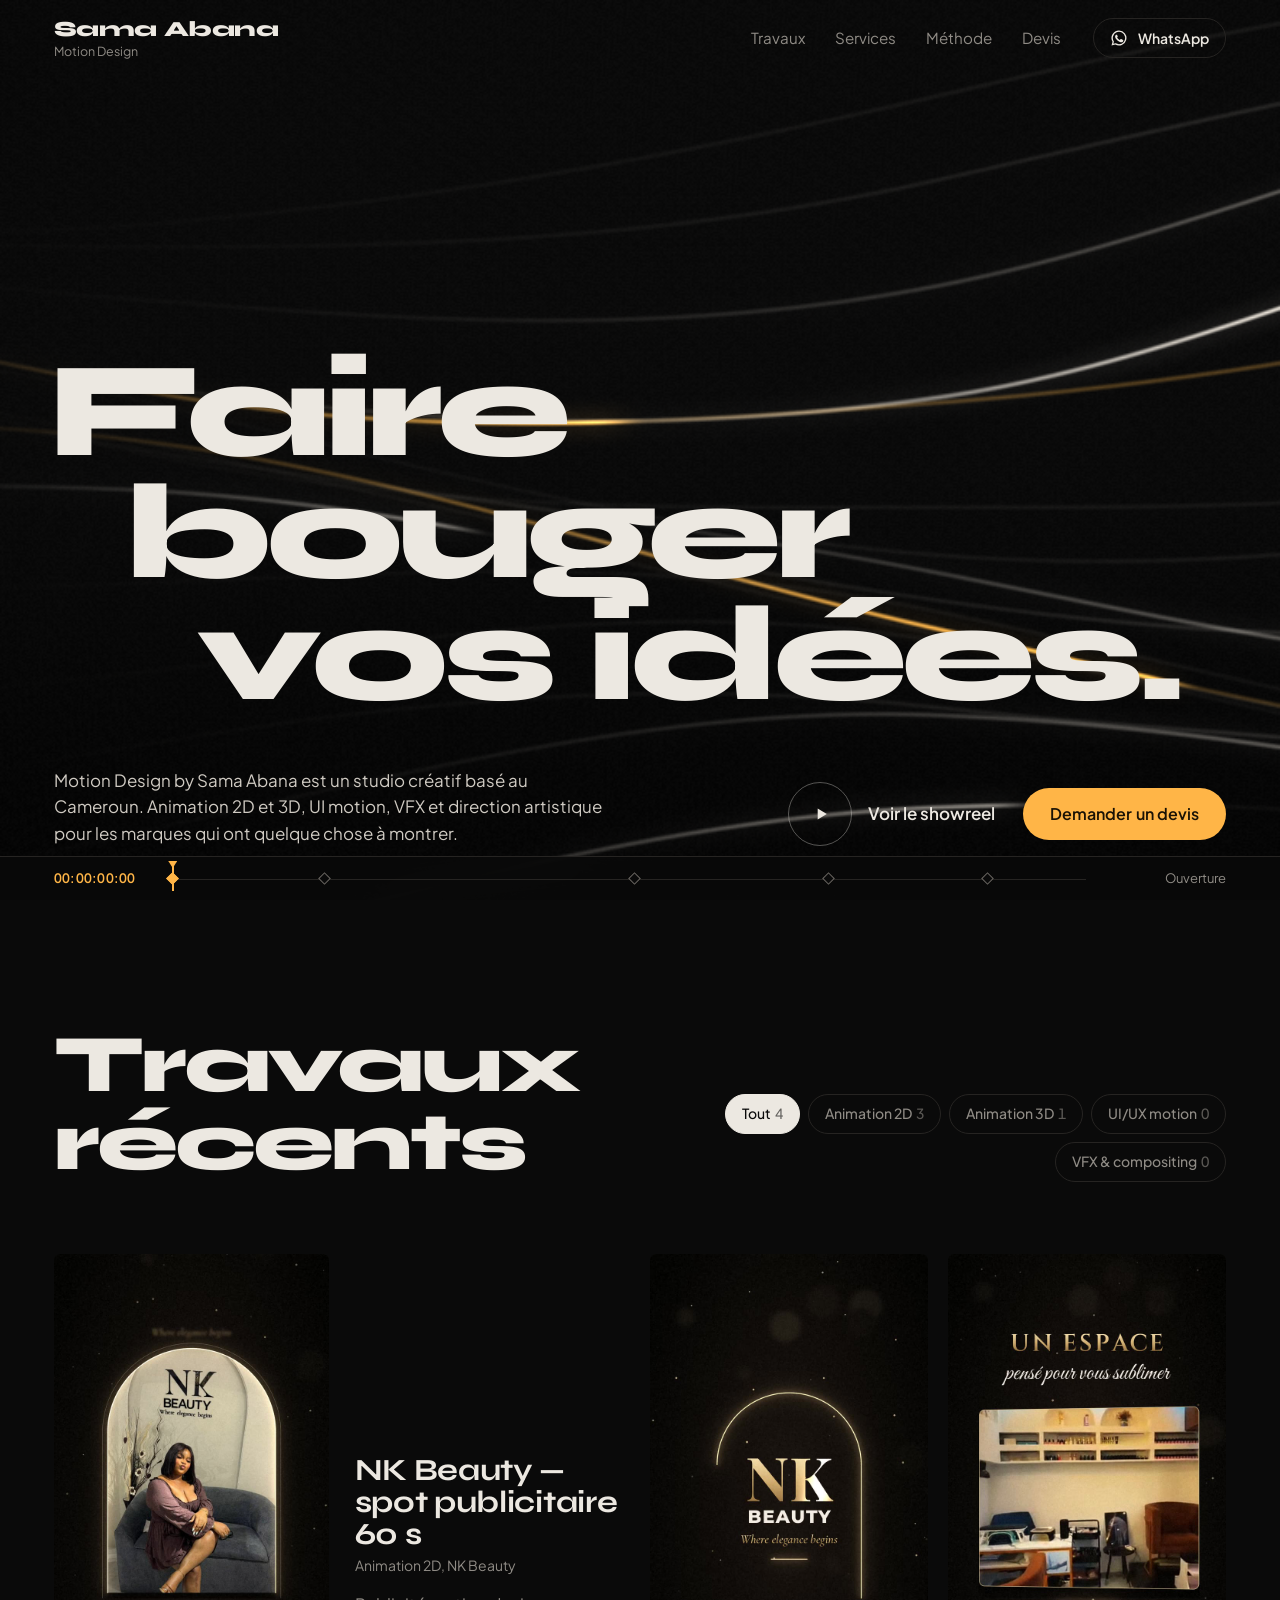
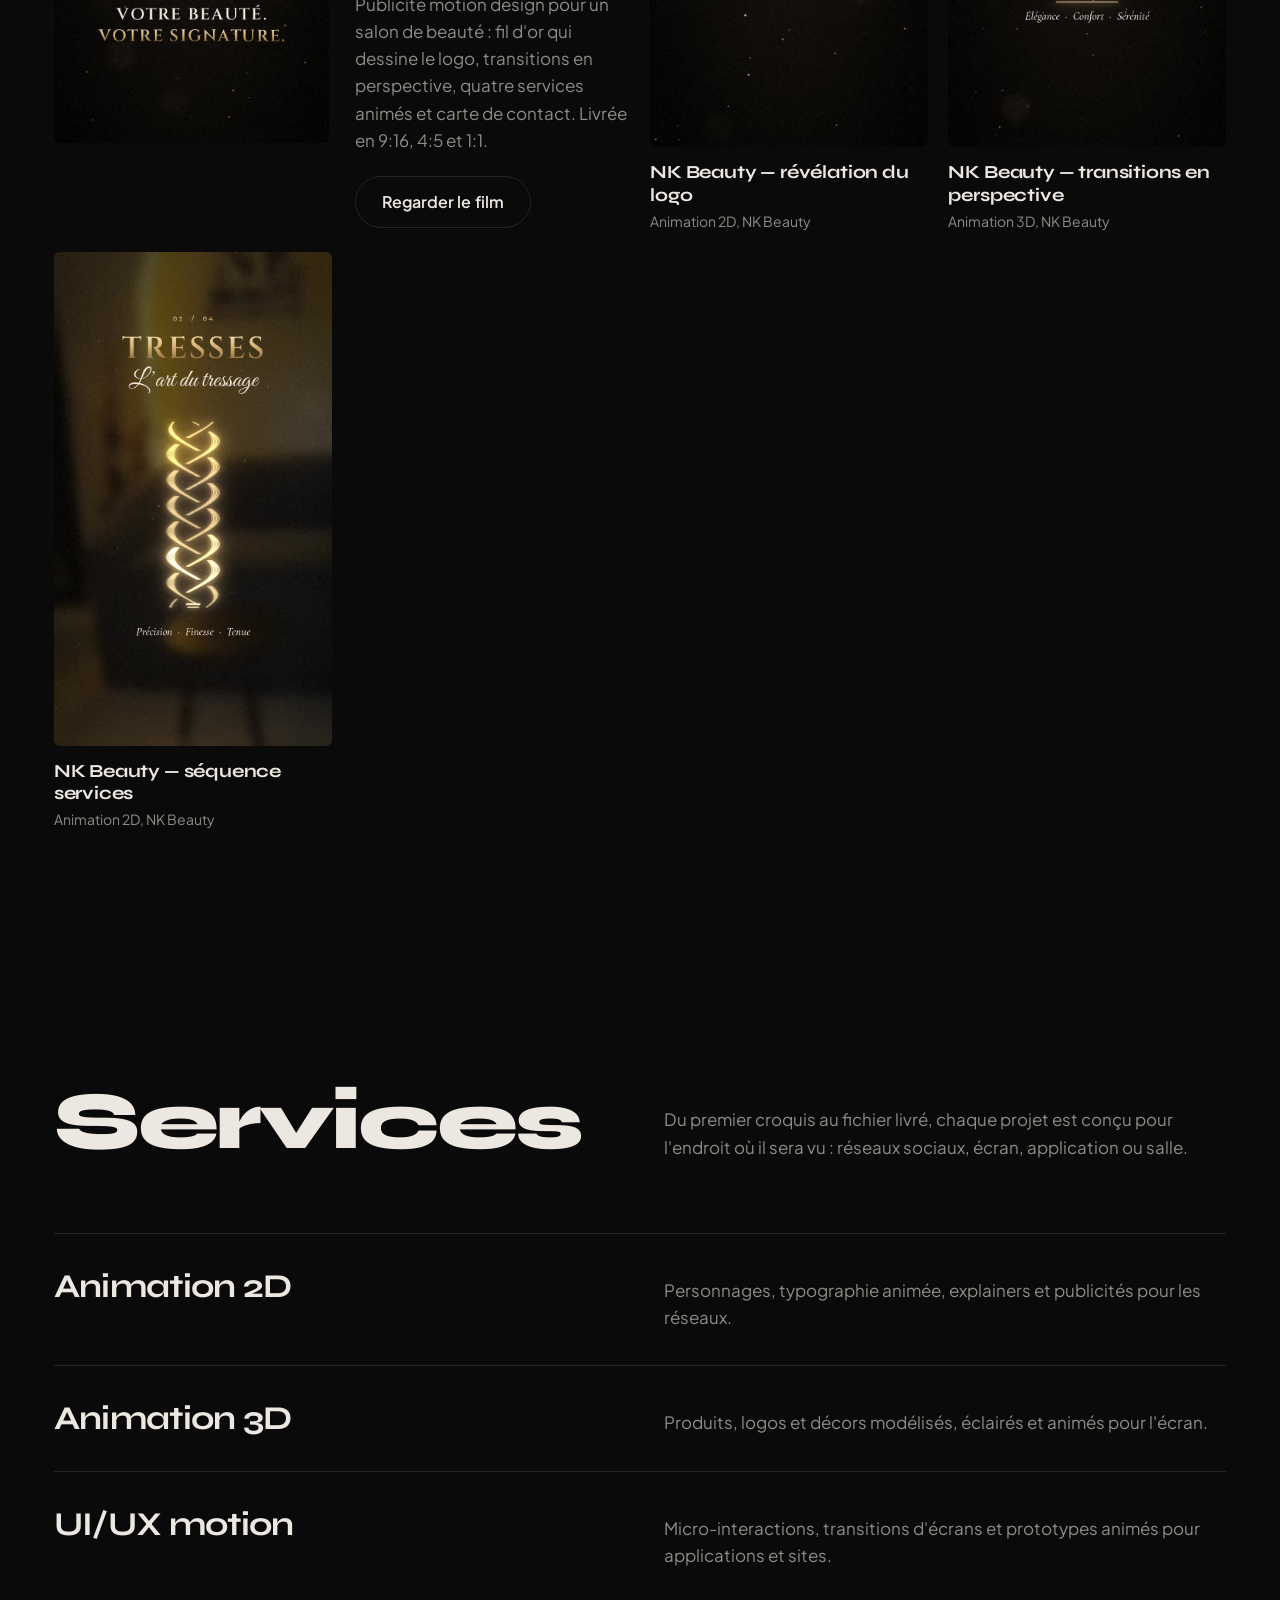
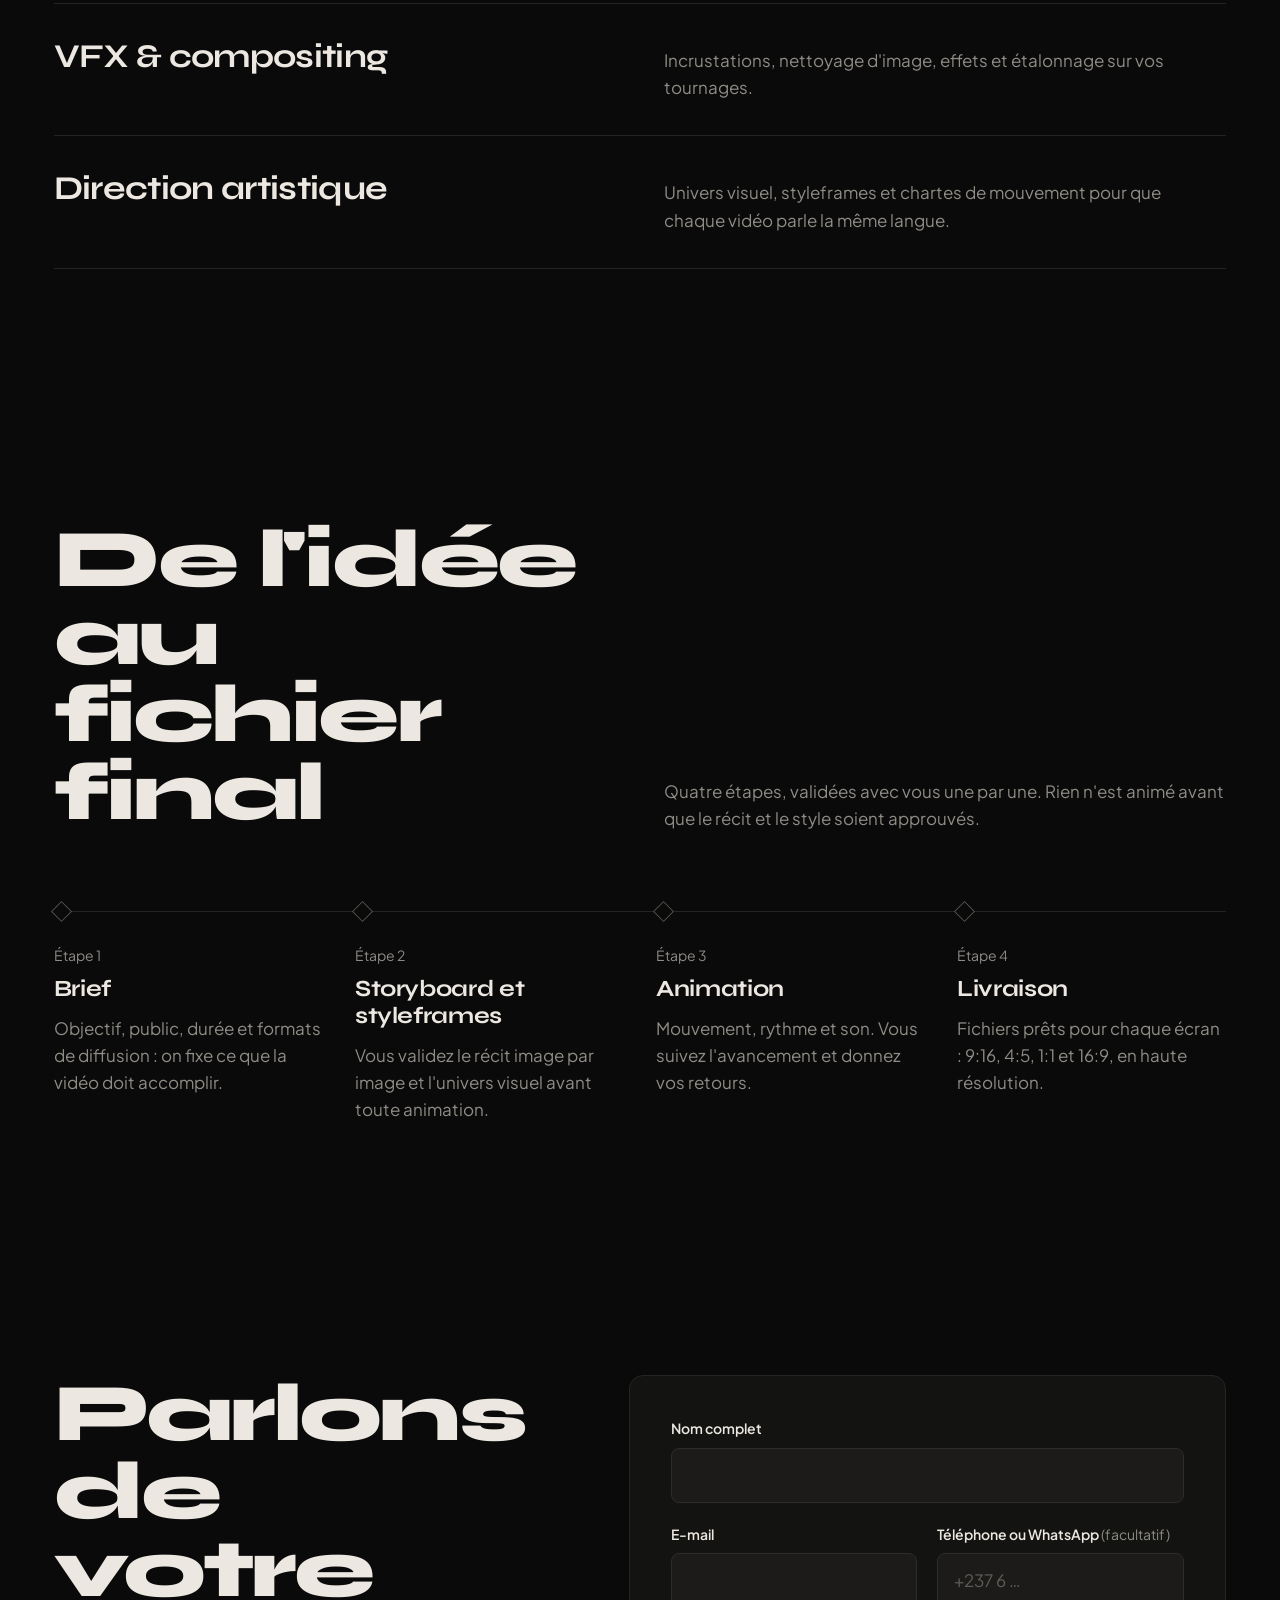
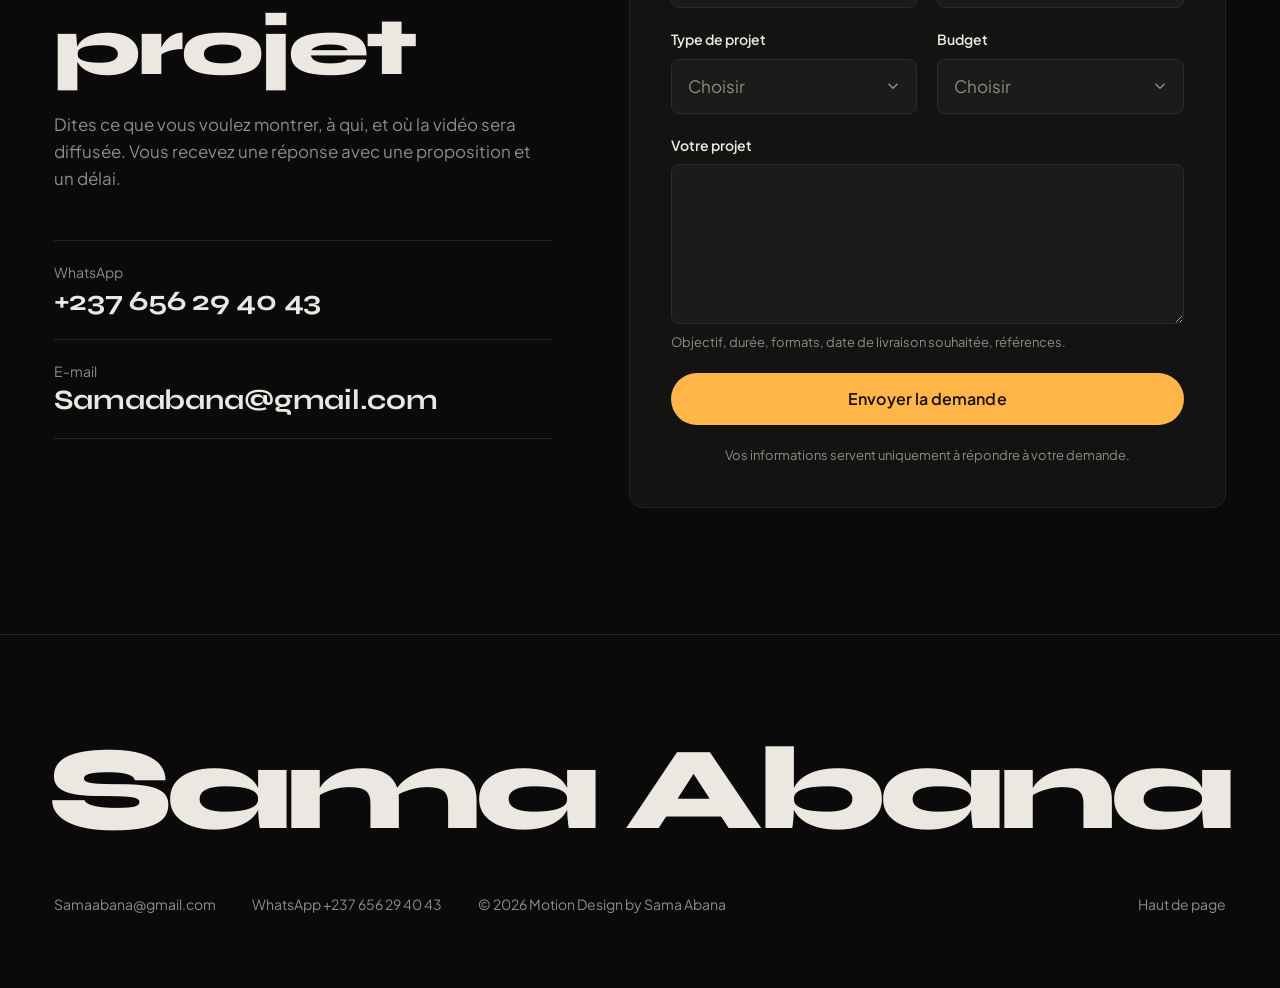
==== index.html @ c6074f6b "Site Motion Design by Sama Abana : front, API FastAPI, déploiement Render Co-Authored-By: Claude Opu" ====
<!doctype html>
<html lang="fr" class="no-js">
<head>
  <meta charset="utf-8">
  <meta name="viewport" content="width=device-width, initial-scale=1, viewport-fit=cover">
  <title>Motion Design by Sama Abana — studio de motion design au Cameroun</title>
  <meta name="description" content="Studio créatif spécialisé en motion design : animation 2D et 3D, UI/UX motion, VFX et direction artistique. Demandez un devis par e-mail ou WhatsApp.">
  <meta name="theme-color" content="#0a0a0a">
  <!-- Laisser vide si le site et l'API sont sur le même domaine. Sinon : https://api.votre-domaine.com -->
  <meta name="api-base" content="">

  <meta property="og:type" content="website">
  <meta property="og:title" content="Motion Design by Sama Abana">
  <meta property="og:description" content="Animation 2D et 3D, UI/UX motion, VFX et direction artistique.">
  <meta property="og:image" content="media/og-image.jpg">
  <meta name="twitter:card" content="summary_large_image">

  <link rel="icon" href="data:image/svg+xml,%3Csvg xmlns='http://www.w3.org/2000/svg' viewBox='0 0 32 32'%3E%3Crect width='32' height='32' rx='7' fill='%230a0a0a'/%3E%3Cpath d='M16 6l10 10-10 10L6 16z' fill='%23FFB547'/%3E%3C/svg%3E">
  <link rel="preload" href="assets/fonts/syne-var.woff" as="font" type="font/woff" crossorigin>
  <link rel="stylesheet" href="style.css">

  <script>
    // Active l'animation d'ouverture seulement si JavaScript tourne (le contenu reste visible sinon).
    document.documentElement.classList.replace('no-js', 'js');
    if (!matchMedia('(prefers-reduced-motion: reduce)').matches) document.documentElement.classList.add('intro');
    setTimeout(function () { document.documentElement.classList.remove('intro'); }, 3000);
  </script>

  <script type="application/ld+json">
  {
    "@context": "https://schema.org",
    "@type": "ProfessionalService",
    "name": "Motion Design by Sama Abana",
    "description": "Studio créatif spécialisé en motion design, animations 2D/3D, UI/UX motion et direction artistique.",
    "email": "Samaabana@gmail.com",
    "telephone": "+237656294043",
    "areaServed": "Worldwide",
    "address": { "@type": "PostalAddress", "addressCountry": "CM" }
  }
  </script>
</head>
<body>
  <a class="skip" href="#contenu">Aller au contenu</a>

  <!-- Curseur personnalisé (désactivé sur écran tactile) -->
  <div class="cursor" aria-hidden="true">
    <div class="cursor__ring"><span class="cursor__label">Lire</span></div>
    <div class="cursor__dot"></div>
  </div>

  <header class="site-header">
    <a class="brand" href="#accueil" aria-label="Motion Design by Sama Abana, retour en haut">
      <span class="brand__name">Sama Abana</span>
      <span class="brand__kind">Motion Design</span>
    </a>
    <nav class="nav" id="nav" aria-label="Navigation principale">
      <a href="#travaux">Travaux</a>
      <a href="#services">Services</a>
      <a href="#methode">Méthode</a>
      <a href="#devis">Devis</a>
    </nav>
    <a class="btn btn--ghost btn--sm header-wa" href="https://wa.me/237656294043" target="_blank" rel="noopener">
      <svg class="icon" viewBox="0 0 24 24" aria-hidden="true"><path d="M12 2a10 10 0 0 0-8.6 15.1L2 22l5-1.3A10 10 0 1 0 12 2Zm0 18.2a8.2 8.2 0 0 1-4.2-1.1l-.3-.2-3 .8.8-2.9-.2-.3A8.2 8.2 0 1 1 12 20.2Zm4.5-6.1c-.2-.1-1.5-.7-1.7-.8-.2-.1-.4-.1-.6.1l-.8 1c-.1.2-.3.2-.5.1a6.7 6.7 0 0 1-3.3-2.9c-.2-.4.2-.4.7-1.3.1-.2 0-.3 0-.4l-.8-1.8c-.2-.5-.4-.4-.6-.4h-.5a1 1 0 0 0-.7.3 3 3 0 0 0-.9 2.2 5.2 5.2 0 0 0 1.1 2.8 11.9 11.9 0 0 0 4.6 4c1.7.7 2.3.8 3.2.7a2.7 2.7 0 0 0 1.8-1.3 2.2 2.2 0 0 0 .2-1.3c-.1-.1-.2-.2-.5-.3Z"/></svg>
      <span>WhatsApp</span>
    </a>
    <button class="menu-toggle" type="button" aria-expanded="false" aria-controls="nav">
      <span class="menu-toggle__bars" aria-hidden="true"></span>
      <span class="sr-only">Menu</span>
    </button>
  </header>

  <main id="contenu">
    <!-- ===================================================== HERO -->
    <section class="hero" id="accueil" data-section="Ouverture">
      <canvas class="hero__canvas" aria-hidden="true"></canvas>
      <div class="hero__inner">
        <h1 class="hero__title">
          <span class="line"><span class="line__inner">Faire</span></span>
          <span class="line"><span class="line__inner">bouger</span></span>
          <span class="line"><span class="line__inner">vos idées.</span></span>
        </h1>
        <div class="hero__foot">
          <p class="hero__lead">Motion Design by Sama Abana est un studio créatif basé au Cameroun. Animation 2D et 3D, UI motion, VFX et direction artistique pour les marques qui ont quelque chose à montrer.</p>
          <div class="hero__actions">
            <button class="play" type="button" data-showreel data-cursor="play">
              <span class="play__disc" aria-hidden="true"><svg viewBox="0 0 24 24"><path d="M8 5.5v13l11-6.5z"/></svg></span>
              <span class="play__text">Voir le showreel</span>
            </button>
            <a class="btn btn--key" href="#devis">Demander un devis</a>
          </div>
        </div>
      </div>
    </section>

    <!-- ===================================================== TRAVAUX -->
    <section class="section work" id="travaux" data-section="Travaux">
      <div class="section__head">
        <h2 class="section__title">Travaux récents</h2>
        <div class="filters" role="toolbar" aria-label="Filtrer les travaux par discipline">
          <button type="button" class="chip is-active" data-filter="all" aria-pressed="true">Tout <span class="chip__count" data-count="all"></span></button>
          <button type="button" class="chip" data-filter="2d_animation" aria-pressed="false">Animation 2D <span class="chip__count" data-count="2d_animation"></span></button>
          <button type="button" class="chip" data-filter="3d_animation" aria-pressed="false">Animation 3D <span class="chip__count" data-count="3d_animation"></span></button>
          <button type="button" class="chip" data-filter="ui_ux_motion" aria-pressed="false">UI/UX motion <span class="chip__count" data-count="ui_ux_motion"></span></button>
          <button type="button" class="chip" data-filter="vfx_compositing" aria-pressed="false">VFX &amp; compositing <span class="chip__count" data-count="vfx_compositing"></span></button>
        </div>
      </div>

      <div class="grid" id="grid" aria-live="polite">
        <p class="grid__loading">Chargement des projets…</p>
      </div>

      <div class="empty" id="empty" hidden>
        <p class="empty__text">Aucun projet publié en <strong data-empty-label></strong> pour l'instant. Le vôtre peut être le premier.</p>
        <a class="btn btn--ghost" href="#devis" data-empty-cta>Proposer un projet</a>
      </div>
    </section>

    <!-- ===================================================== SERVICES -->
    <section class="section services" id="services" data-section="Services">
      <div class="section__head">
        <h2 class="section__title">Services</h2>
        <p class="section__intro">Du premier croquis au fichier livré, chaque projet est conçu pour l'endroit où il sera vu : réseaux sociaux, écran, application ou salle.</p>
      </div>
      <ul class="service-list">
        <li class="service">
          <h3 class="service__name">Animation 2D</h3>
          <p class="service__text">Personnages, typographie animée, explainers et publicités pour les réseaux.</p>
        </li>
        <li class="service">
          <h3 class="service__name">Animation 3D</h3>
          <p class="service__text">Produits, logos et décors modélisés, éclairés et animés pour l'écran.</p>
        </li>
        <li class="service">
          <h3 class="service__name">UI/UX motion</h3>
          <p class="service__text">Micro-interactions, transitions d'écrans et prototypes animés pour applications et sites.</p>
        </li>
        <li class="service">
          <h3 class="service__name">VFX &amp; compositing</h3>
          <p class="service__text">Incrustations, nettoyage d'image, effets et étalonnage sur vos tournages.</p>
        </li>
        <li class="service">
          <h3 class="service__name">Direction artistique</h3>
          <p class="service__text">Univers visuel, styleframes et chartes de mouvement pour que chaque vidéo parle la même langue.</p>
        </li>
      </ul>
    </section>

    <!-- ===================================================== MÉTHODE -->
    <section class="section method" id="methode" data-section="Méthode">
      <div class="section__head">
        <h2 class="section__title">De l'idée au fichier final</h2>
        <p class="section__intro">Quatre étapes, validées avec vous une par une. Rien n'est animé avant que le récit et le style soient approuvés.</p>
      </div>
      <ol class="track" id="track">
        <li class="track__line" aria-hidden="true"><span class="track__fill"></span></li>
        <li class="step">
          <span class="step__key" aria-hidden="true"></span>
          <span class="step__num">Étape 1</span>
          <h3 class="step__title">Brief</h3>
          <p class="step__text">Objectif, public, durée et formats de diffusion : on fixe ce que la vidéo doit accomplir.</p>
        </li>
        <li class="step">
          <span class="step__key" aria-hidden="true"></span>
          <span class="step__num">Étape 2</span>
          <h3 class="step__title">Storyboard et styleframes</h3>
          <p class="step__text">Vous validez le récit image par image et l'univers visuel avant toute animation.</p>
        </li>
        <li class="step">
          <span class="step__key" aria-hidden="true"></span>
          <span class="step__num">Étape 3</span>
          <h3 class="step__title">Animation</h3>
          <p class="step__text">Mouvement, rythme et son. Vous suivez l'avancement et donnez vos retours.</p>
        </li>
        <li class="step">
          <span class="step__key" aria-hidden="true"></span>
          <span class="step__num">Étape 4</span>
          <h3 class="step__title">Livraison</h3>
          <p class="step__text">Fichiers prêts pour chaque écran : 9:16, 4:5, 1:1 et 16:9, en haute résolution.</p>
        </li>
      </ol>
    </section>

    <!-- ===================================================== DEVIS -->
    <section class="section quote" id="devis" data-section="Devis">
      <div class="quote__intro">
        <h2 class="section__title">Parlons de votre projet</h2>
        <p class="section__intro">Dites ce que vous voulez montrer, à qui, et où la vidéo sera diffusée. Vous recevez une réponse avec une proposition et un délai.</p>
        <ul class="direct">
          <li>
            <a class="direct__link" href="https://wa.me/237656294043" target="_blank" rel="noopener">
              <span class="direct__label">WhatsApp</span>
              <span class="direct__value">+237 656 29 40 43</span>
            </a>
          </li>
          <li>
            <a class="direct__link" href="mailto:Samaabana@gmail.com">
              <span class="direct__label">E-mail</span>
              <span class="direct__value">Samaabana@gmail.com</span>
            </a>
          </li>
        </ul>
      </div>

      <div class="quote__panel">
        <form class="form" id="quote-form" novalidate>
          <div class="field">
            <label for="f-name">Nom complet</label>
            <input id="f-name" name="full_name" type="text" autocomplete="name" required minlength="2" maxlength="100">
            <p class="field__error" id="e-full_name" aria-live="polite"></p>
          </div>
          <div class="field-row">
            <div class="field">
              <label for="f-email">E-mail</label>
              <input id="f-email" name="email" type="email" autocomplete="email" inputmode="email" required maxlength="255">
              <p class="field__error" id="e-email" aria-live="polite"></p>
            </div>
            <div class="field">
              <label for="f-phone">Téléphone ou WhatsApp <span class="field__opt">(facultatif)</span></label>
              <input id="f-phone" name="phone" type="tel" autocomplete="tel" inputmode="tel" maxlength="30" placeholder="+237 6 …">
              <p class="field__error" id="e-phone" aria-live="polite"></p>
            </div>
          </div>
          <div class="field-row">
            <div class="field">
              <label for="f-type">Type de projet</label>
              <select id="f-type" name="project_type" required>
                <option value="" disabled selected>Choisir</option>
                <option value="2d_animation">Animation 2D</option>
                <option value="3d_animation">Animation 3D</option>
                <option value="ui_ux_motion">UI/UX motion</option>
                <option value="vfx_compositing">VFX &amp; compositing</option>
              </select>
              <p class="field__error" id="e-project_type" aria-live="polite"></p>
            </div>
            <div class="field">
              <label for="f-budget">Budget</label>
              <select id="f-budget" name="budget_range" required>
                <option value="" disabled selected>Choisir</option>
                <option>Moins de 100 000 FCFA</option>
                <option>100 000 – 300 000 FCFA</option>
                <option>300 000 – 750 000 FCFA</option>
                <option>750 000 – 1 500 000 FCFA</option>
                <option>Plus de 1 500 000 FCFA</option>
                <option>À définir ensemble</option>
              </select>
              <p class="field__error" id="e-budget_range" aria-live="polite"></p>
            </div>
          </div>
          <div class="field">
            <label for="f-brief">Votre projet</label>
            <textarea id="f-brief" name="brief_description" rows="5" required minlength="20" maxlength="5000" aria-describedby="h-brief"></textarea>
            <p class="field__hint" id="h-brief">Objectif, durée, formats, date de livraison souhaitée, références.</p>
            <p class="field__error" id="e-brief_description" aria-live="polite"></p>
          </div>
          <!-- Piège à robots : ne pas remplir -->
          <div class="hp" aria-hidden="true">
            <label for="f-website">Site web</label>
            <input id="f-website" name="website" type="text" tabindex="-1" autocomplete="off">
          </div>

          <div class="form__alert" id="form-alert" role="alert" hidden></div>
          <button class="btn btn--key btn--block" type="submit" id="submit">
            <span class="btn__label">Envoyer la demande</span>
          </button>
          <p class="form__note">Vos informations servent uniquement à répondre à votre demande.</p>
        </form>

        <div class="success" id="success" hidden tabindex="-1">
          <div class="success__anim" id="success-anim" aria-hidden="true"></div>
          <h3 class="success__title">Demande envoyée.</h3>
          <p class="success__text" id="success-text">Sama Abana vous répond par e-mail ou sur WhatsApp.</p>
          <button class="btn btn--ghost" type="button" id="new-quote">Nouvelle demande</button>
        </div>
      </div>
    </section>
  </main>

  <footer class="site-footer">
    <p class="wordmark" aria-hidden="true">Sama Abana</p>
    <div class="site-footer__row">
      <a href="mailto:Samaabana@gmail.com">Samaabana@gmail.com</a>
      <a href="https://wa.me/237656294043" target="_blank" rel="noopener">WhatsApp +237 656 29 40 43</a>
      <p>© <span id="year">2026</span> Motion Design by Sama Abana</p>
      <a href="#accueil">Haut de page</a>
    </div>
  </footer>

  <!-- Timeline de défilement : timecode + images clés cliquables -->
  <nav class="timeline" aria-label="Progression dans la page">
    <span class="timeline__tc" aria-hidden="true">00:00:00:00</span>
    <div class="timeline__track">
      <span class="timeline__played" aria-hidden="true"></span>
      <span class="timeline__head" aria-hidden="true"></span>
      <div class="timeline__keys"></div>
    </div>
    <span class="timeline__label" aria-hidden="true">Ouverture</span>
  </nav>

  <!-- Lecteur vidéo (showreel et projets) -->
  <dialog class="player" id="player" aria-labelledby="player-title">
    <div class="player__inner">
      <div class="player__media">
        <video class="player__video" controls playsinline preload="none"></video>
      </div>
      <div class="player__info">
        <p class="player__meta" id="player-meta"></p>
        <h2 class="player__title" id="player-title">Showreel</h2>
        <p class="player__desc" id="player-desc"></p>
        <a class="btn btn--key" href="#devis" id="player-cta">Demander un projet similaire</a>
      </div>
      <button class="player__close" type="button" aria-label="Fermer la vidéo">
        <svg viewBox="0 0 24 24" aria-hidden="true"><path d="M6 6l12 12M18 6 6 18"/></svg>
      </button>
    </div>
  </dialog>

  <script src="assets/vendor/gsap.min.js" defer></script>
  <script src="assets/vendor/ScrollTrigger.min.js" defer></script>
  <script src="assets/vendor/lottie_light.min.js" defer></script>
  <script src="script.js" defer></script>
</body>
</html>
---- style.css ----
/* ==========================================================================
   Motion Design by Sama Abana — feuille de style
   Concept : la page est une timeline de montage. Le défilement fait avancer
   une tête de lecture (timecode + images clés) en bas de l'écran.
   ========================================================================== */

@font-face {
  font-family: "Syne";
  src: url("assets/fonts/syne-var.woff") format("woff");
  font-weight: 400 800;
  font-display: swap;
}
@font-face {
  font-family: "Plus Jakarta Sans";
  src: url("assets/fonts/jakarta-var.woff") format("woff");
  font-weight: 200 800;
  font-display: swap;
}

:root {
  color-scheme: dark;     /* site volontairement sombre uniquement */
  /* Couleurs */
  --ink: #0a0a0a;          /* fond (cahier des charges) */
  --ink-2: #131312;        /* surfaces */
  --ink-3: #1c1b19;        /* champs, survols */
  --rule: #262422;         /* filets */
  --bone: #ece8e1;         /* texte principal */
  --fog: #8f8b85;          /* texte secondaire */
  --key: #ffb547;          /* ambre « image clé » : tête de lecture, actions */
  --key-ink: #1a1205;      /* texte sur ambre */
  --error: #ff8a7a;

  /* Typographie */
  --display: "Syne", "Arial Black", sans-serif;
  --text: "Plus Jakarta Sans", system-ui, -apple-system, "Segoe UI", sans-serif;
  --fs-hero: clamp(2.8rem, 10.6vw, 11rem);  /* « vos idées. » + retrait tiennent sur une ligne */
  --fs-h2: clamp(2.4rem, 6.4vw, 5.6rem);
  --fs-h3: clamp(1.5rem, 2.6vw, 2.25rem);
  --fs-lead: clamp(1.06rem, 1.25vw, 1.25rem);
  --fs-body: 1.0625rem;
  --fs-small: 0.875rem;

  /* Mise en page */
  --gutter: clamp(20px, 4.2vw, 64px);
  --max: 1480px;
  --timeline-h: 44px;
  --radius-media: 6px;
  --ease-out: cubic-bezier(0.16, 1, 0.3, 1);
  --ease-back: cubic-bezier(0.34, 1.56, 0.64, 1);
}

*, *::before, *::after { box-sizing: border-box; }
html { -webkit-text-size-adjust: 100%; scroll-behavior: smooth; scroll-padding-top: 88px; }
@media (prefers-reduced-motion: reduce) { html { scroll-behavior: auto; } }
body {
  margin: 0;
  background: var(--ink);
  color: var(--bone);
  font: 400 var(--fs-body)/1.6 var(--text);
  -webkit-font-smoothing: antialiased;
  text-rendering: optimizeLegibility;
  padding-bottom: var(--timeline-h);
  overflow-x: hidden;
}
img, video, canvas, svg { display: block; max-width: 100%; }
[hidden] { display: none !important; }
a { color: inherit; text-decoration: none; }
button, input, select, textarea { font: inherit; color: inherit; }
button { cursor: pointer; background: none; border: 0; padding: 0; }
h1, h2, h3, p { margin: 0; }
ul, ol { margin: 0; padding: 0; list-style: none; }
::selection { background: var(--key); color: var(--key-ink); }

:focus-visible { outline: 2px solid var(--key); outline-offset: 3px; border-radius: 2px; }
.sr-only { position: absolute; width: 1px; height: 1px; overflow: hidden; clip: rect(0 0 0 0); white-space: nowrap; }
.skip {
  position: fixed; left: 16px; top: -60px; z-index: 100;
  background: var(--key); color: var(--key-ink); padding: 10px 16px; font-weight: 600; border-radius: 4px;
}
.skip:focus { top: 16px; }

/* ----------------------------------------------------------------- boutons */
.btn {
  display: inline-flex; align-items: center; justify-content: center; gap: 10px;
  min-height: 52px; padding: 0 26px;
  font-weight: 600; font-size: 1rem; letter-spacing: 0.005em;
  border-radius: 999px; border: 1px solid transparent;
  transition: background-color .25s, color .25s, border-color .25s, transform .4s var(--ease-out);
}
.btn--key { background: var(--key); color: var(--key-ink); }
.btn--key:hover { background: #ffc66f; }
.btn--ghost { border-color: var(--rule); color: var(--bone); }
.btn--ghost:hover { border-color: var(--bone); }
.btn--sm { min-height: 40px; padding: 0 16px; font-size: var(--fs-small); }
.btn--block { width: 100%; }
.btn[disabled] { opacity: .6; cursor: progress; }
.icon { width: 18px; height: 18px; fill: currentColor; flex: none; }

/* ----------------------------------------------------------------- en-tête */
.site-header {
  position: fixed; inset: 0 0 auto 0; z-index: 40;
  display: flex; align-items: center; gap: 32px;
  padding: calc(18px + env(safe-area-inset-top, 0px)) var(--gutter) 18px;
  transition: background-color .35s, backdrop-filter .35s, transform .5s var(--ease-out);
}
.site-header.is-scrolled { background: rgba(10, 10, 10, .78); backdrop-filter: blur(14px); -webkit-backdrop-filter: blur(14px); }
.site-header.is-hidden { transform: translateY(-100%); }
.brand { display: flex; flex-direction: column; line-height: 1; margin-right: auto; }
.brand__name { font: 800 1.35rem/1 var(--display); letter-spacing: -0.02em; }
.brand__kind { font-size: .78rem; color: var(--fog); margin-top: 4px; }
.nav { display: flex; gap: 30px; font-size: .95rem; }
.nav a { position: relative; padding: 6px 0; color: var(--fog); transition: color .2s; }
.nav a:hover, .nav a[aria-current="true"] { color: var(--bone); }
.nav a[aria-current="true"]::after {
  content: ""; position: absolute; left: 50%; bottom: -6px; width: 6px; height: 6px;
  background: var(--key); transform: translateX(-50%) rotate(45deg);
}
.menu-toggle { display: none; width: 44px; height: 44px; position: relative; }
.menu-toggle__bars, .menu-toggle__bars::before {
  position: absolute; left: 10px; right: 10px; height: 2px; background: var(--bone);
  transition: transform .35s var(--ease-out), top .35s var(--ease-out);
}
.menu-toggle__bars { top: 17px; }
.menu-toggle__bars::before { content: ""; left: 0; right: 0; top: 9px; }
.menu-toggle[aria-expanded="true"] .menu-toggle__bars { top: 21px; transform: rotate(45deg); }
.menu-toggle[aria-expanded="true"] .menu-toggle__bars::before { top: 0; transform: rotate(-90deg); }

/* ----------------------------------------------------------------- hero */
.hero {
  position: relative; min-height: 100svh;
  display: flex; align-items: flex-end;
  padding: 120px var(--gutter) clamp(36px, 6vh, 72px);
  overflow: hidden; isolation: isolate;
}
.hero__canvas { position: absolute; inset: 0; width: 100%; height: 100%; z-index: -1; }
.hero__inner { width: 100%; max-width: var(--max); margin: 0 auto; }
.hero__title {
  font: 800 var(--fs-hero)/.9 var(--display);
  letter-spacing: -0.045em;
  margin-left: -0.04em;
}
.line { display: block; overflow: hidden; padding: .02em 0 .16em; margin-bottom: -.18em; }
.line__inner { display: inline-block; max-width: 100%; will-change: transform; }
.line:nth-child(2) .line__inner { padding-left: 0.55em; }       /* décalage = un mouvement figé */
.line:nth-child(3) .line__inner { padding-left: 1.1em; }
html.intro .line__inner { transform: translateY(105%); }
html.intro .hero__foot { opacity: 0; }

.hero__foot {
  display: grid; grid-template-columns: minmax(0, 46ch) auto; justify-content: space-between; align-items: end;
  gap: 32px; margin-top: clamp(32px, 6vh, 64px);
}
.hero__lead { font-size: var(--fs-lead); line-height: 1.55; color: #cfcac2; }
.hero__actions { display: flex; align-items: center; gap: 28px; flex-wrap: wrap; }

.play { display: inline-flex; align-items: center; gap: 16px; font-weight: 600; }
.play__disc {
  width: 64px; height: 64px; border-radius: 50%;
  border: 1px solid rgba(236, 232, 225, .35);
  display: grid; place-items: center;
  transition: background-color .3s, border-color .3s;
}
.play__disc svg { width: 20px; height: 20px; fill: var(--bone); margin-left: 3px; transition: fill .3s; }
.play:hover .play__disc { background: var(--bone); border-color: var(--bone); }
.play:hover .play__disc svg { fill: var(--ink); }

/* ----------------------------------------------------------------- sections */
.section { padding: clamp(96px, 14vh, 168px) var(--gutter); max-width: calc(var(--max) + 2 * var(--gutter)); margin: 0 auto; }
.section__head {
  display: grid; grid-template-columns: minmax(0, 1fr) minmax(0, 1fr); gap: 24px 48px; align-items: end;
  margin-bottom: clamp(40px, 6vw, 72px);
}
.section__title { font: 800 var(--fs-h2)/.95 var(--display); letter-spacing: -0.035em; }
.section__intro { color: var(--fog); font-size: var(--fs-lead); max-width: 52ch; justify-self: end; }

/* ----------------------------------------------------------------- filtres + grille */
.filters { display: flex; flex-wrap: wrap; gap: 8px; justify-content: flex-end; }
.chip {
  min-height: 40px; padding: 0 16px; border-radius: 999px;
  border: 1px solid var(--rule); color: var(--fog); font-size: var(--fs-small); font-weight: 500;
  transition: color .2s, border-color .2s, background-color .2s;
}
.chip:hover { color: var(--bone); border-color: #4a4743; }
.chip.is-active { background: var(--bone); color: var(--ink); border-color: var(--bone); }
.chip__count { opacity: .6; margin-left: 2px; font-variant-numeric: tabular-nums; }
.chip__count:empty { display: none; }

.grid {
  display: grid; grid-template-columns: repeat(4, minmax(0, 1fr)); gap: clamp(14px, 1.6vw, 24px);
}
.grid__loading { color: var(--fog); }
.card { position: relative; display: flex; flex-direction: column; gap: 14px; }
.card__media {
  position: relative; display: block; width: 100%; aspect-ratio: 9 / 16;
  border-radius: var(--radius-media); overflow: hidden; background: var(--ink-2);
}
.card__media img, .card__media video { position: absolute; inset: 0; width: 100%; height: 100%; object-fit: cover; }
.card__media video { opacity: 0; transition: opacity .45s; }
.card.is-playing .card__media video { opacity: 1; }
.card__media img { transition: transform 1.2s var(--ease-out); }
.card:hover .card__media img { transform: scale(1.03); }
.card__open { position: absolute; inset: 0; z-index: 2; border-radius: var(--radius-media); }
.card__title { font: 700 1.15rem/1.2 var(--display); letter-spacing: -0.01em; }
.card__meta { color: var(--fog); font-size: var(--fs-small); margin-top: 4px; }

/* projet mis en avant : vidéo + texte côte à côte sur deux colonnes */
.card--featured { grid-column: span 2; display: grid; grid-template-columns: minmax(0, 1fr) minmax(0, 1fr); gap: clamp(16px, 2vw, 28px); align-items: start; }
.card--featured .card__body { align-self: end; padding-bottom: 4px; }
.card--featured .card__title { font-size: clamp(1.5rem, 2.4vw, 2.1rem); line-height: 1.05; }
.card--featured .card__desc { color: var(--fog); margin-top: 14px; max-width: 40ch; }
.card--featured .card__cta { margin-top: 22px; position: relative; z-index: 3; }

.empty { border-top: 1px solid var(--rule); padding-top: 32px; display: flex; flex-wrap: wrap; gap: 20px 32px; align-items: center; justify-content: space-between; }
.empty__text { font-size: var(--fs-lead); max-width: 52ch; }
.empty__text strong { font-weight: 600; color: var(--bone); }

/* ----------------------------------------------------------------- services */
.service-list { border-top: 1px solid var(--rule); }
.service {
  position: relative;
  display: grid; grid-template-columns: minmax(0, 1fr) minmax(0, 1fr); gap: 12px 48px; align-items: baseline;
  padding: clamp(22px, 3vw, 34px) 0 clamp(22px, 3vw, 34px) 0;
  border-bottom: 1px solid var(--rule);
}
.service__name { font: 700 var(--fs-h3)/1.1 var(--display); letter-spacing: -0.02em; transition: transform .5s var(--ease-out), color .3s; }
.service__text { color: var(--fog); max-width: 46ch; transition: color .3s; }
.service::before {
  content: ""; position: absolute; left: 0; top: 50%; width: 12px; height: 12px; margin-top: -6px;
  background: var(--key); transform: rotate(45deg) scale(0); transition: transform .45s var(--ease-back);
}
@media (hover: hover) {
  .service:hover .service__name { transform: translateX(32px); }
  .service:hover::before { transform: rotate(45deg) scale(1); }
  .service:hover .service__text { color: var(--bone); }
}

/* ----------------------------------------------------------------- méthode (piste d'images clés) */
.track { position: relative; display: grid; grid-template-columns: repeat(4, minmax(0, 1fr)); gap: 32px; padding-top: 40px; --p: 0; }
.track__line { position: absolute; left: 0; right: 0; top: 7px; height: 1px; background: var(--rule); }
.track__fill { position: absolute; inset: 0; background: var(--key); transform-origin: left center; transform: scaleX(var(--p)); }
.step { position: relative; }
.step__key {
  position: absolute; top: -40px; left: 0; width: 15px; height: 15px;
  border: 1.5px solid #55514c; background: var(--ink); transform: rotate(45deg);
  transition: background-color .3s, border-color .3s, transform .5s var(--ease-back);
}
.step.is-on .step__key { background: var(--key); border-color: var(--key); transform: rotate(45deg) scale(1.15); }
.step__num { display: block; color: var(--fog); font-size: var(--fs-small); margin-bottom: 10px; }
.step__title { font: 700 1.45rem/1.15 var(--display); letter-spacing: -0.015em; margin-bottom: 12px; }
.step__text { color: var(--fog); max-width: 32ch; }
.step.is-on .step__num { color: var(--key); }

/* ----------------------------------------------------------------- devis */
.quote { display: grid; grid-template-columns: minmax(0, 5fr) minmax(0, 6fr); gap: clamp(40px, 6vw, 96px); align-items: start; }
.quote__intro .section__intro { justify-self: start; margin-top: 24px; }
.direct { margin-top: 48px; border-top: 1px solid var(--rule); }
.direct__link { display: grid; gap: 2px; padding: 20px 0; border-bottom: 1px solid var(--rule); }
.direct__label { color: var(--fog); font-size: var(--fs-small); }
.direct__value { font: 700 clamp(1.3rem, 2.2vw, 1.8rem)/1.2 var(--display); letter-spacing: -0.01em; transition: color .2s; overflow-wrap: anywhere; }
.direct__link:hover .direct__value { color: var(--key); }

.quote__panel { background: var(--ink-2); border: 1px solid var(--rule); border-radius: 14px; padding: clamp(22px, 3.2vw, 44px); }
.form { display: grid; gap: 20px; }
.field-row { display: grid; grid-template-columns: 1fr 1fr; gap: 20px; }
.field { display: grid; gap: 8px; align-content: start; }
.field label { font-size: var(--fs-small); font-weight: 600; }
.field__opt { color: var(--fog); font-weight: 400; }
.field input, .field select, .field textarea {
  width: 100%; min-height: 52px; padding: 13px 16px;
  background: var(--ink-3); border: 1px solid #2e2c29; border-radius: 8px;
  transition: border-color .2s, background-color .2s;
}
.field textarea { resize: vertical; min-height: 140px; line-height: 1.55; }
.field select { appearance: none; -webkit-appearance: none; padding-right: 44px;
  background-image: url("data:image/svg+xml,%3Csvg xmlns='http://www.w3.org/2000/svg' viewBox='0 0 24 24' fill='none' stroke='%238f8b85' stroke-width='2'%3E%3Cpath d='m6 9 6 6 6-6'/%3E%3C/svg%3E");
  background-repeat: no-repeat; background-position: right 14px center; background-size: 18px; }
.field select:invalid { color: var(--fog); }
.field option { background: var(--ink-2); color: var(--bone); }
.field input::placeholder, .field textarea::placeholder { color: #5f5b56; }
.field input:hover, .field select:hover, .field textarea:hover { border-color: #3d3a36; }
.field input:focus, .field select:focus, .field textarea:focus { outline: none; border-color: var(--key); background: #1f1d1a; }
.field.has-error input, .field.has-error select, .field.has-error textarea { border-color: var(--error); }
.field__hint { color: var(--fog); font-size: .8125rem; }
.field__error { color: var(--error); font-size: .8125rem; min-height: 0; }
.field__error:empty { display: none; }
.hp { position: absolute; left: -9999px; width: 1px; height: 1px; overflow: hidden; }
.form__alert { border: 1px solid rgba(255, 138, 122, .4); background: rgba(255, 138, 122, .08); border-radius: 8px; padding: 14px 16px; font-size: .9375rem; }
.form__alert a { color: var(--key); text-decoration: underline; text-underline-offset: 3px; }
.form__note { color: var(--fog); font-size: .8125rem; text-align: center; }

.success { display: grid; justify-items: start; gap: 14px; padding: 16px 0; }
.success:focus { outline: none; }
.success__anim { width: 72px; height: 72px; }
.success__title { font: 800 clamp(2rem, 4vw, 3rem)/1 var(--display); letter-spacing: -0.03em; }
.success__text { color: var(--fog); max-width: 42ch; margin-bottom: 10px; }

/* ----------------------------------------------------------------- pied de page */
.site-footer { padding: clamp(80px, 12vh, 140px) var(--gutter) 28px; border-top: 1px solid var(--rule); overflow: hidden; }
.wordmark {
  font: 800 calc((100vw - 2 * var(--gutter)) / 9.9)/.8 var(--display); letter-spacing: -0.055em;
  white-space: nowrap; color: var(--bone); margin: 0 0 clamp(32px, 5vw, 56px) -0.05em;
}
.site-footer__row { display: flex; flex-wrap: wrap; gap: 12px 36px; color: var(--fog); font-size: var(--fs-small); }
.site-footer__row p { margin-right: auto; }
.site-footer__row p:first-of-type { order: 3; }
.site-footer__row a:last-child { order: 4; }
.site-footer__row a:hover { color: var(--bone); }

/* ----------------------------------------------------------------- timeline fixe */
.timeline {
  position: fixed; inset: auto 0 0 0; z-index: 45; height: var(--timeline-h);
  padding: 0 var(--gutter) env(safe-area-inset-bottom, 0px);
  height: calc(var(--timeline-h) + env(safe-area-inset-bottom, 0px));
  display: grid; grid-template-columns: auto minmax(0, 1fr) 120px; align-items: center; gap: 20px;
  background: rgba(10, 10, 10, .86); backdrop-filter: blur(14px); -webkit-backdrop-filter: blur(14px);
  border-top: 1px solid var(--rule);
  font-size: .8125rem; font-variant-numeric: tabular-nums;
}
.timeline__tc { color: var(--key); font-weight: 600; letter-spacing: .02em; min-width: 11ch; }
.timeline__label { color: var(--fog); text-align: right; white-space: nowrap; overflow: hidden; text-overflow: ellipsis; }
.timeline__track { position: relative; height: 100%; }
.timeline__track::before { content: ""; position: absolute; left: 0; right: 0; top: 50%; height: 1px; background: var(--rule); }
.timeline__played { position: absolute; left: 0; top: 50%; height: 1px; width: 100%; background: #6b6762; transform-origin: left; transform: scaleX(0); }
.timeline__head { position: absolute; top: 9px; bottom: 9px; width: 2px; margin-left: -1px; background: var(--key); left: 0; }
.timeline__head::before { content: ""; position: absolute; top: -5px; left: 50%; width: 9px; height: 7px; margin-left: -4.5px; background: var(--key); clip-path: polygon(0 0, 100% 0, 50% 100%); }
.timeline__keys { position: absolute; inset: 0; }
.timeline__key {
  position: absolute; top: 50%; width: 24px; height: 24px; margin: -12px 0 0 -12px;
  display: grid; place-items: center;
}
.timeline__key::before { content: ""; width: 9px; height: 9px; border: 1.5px solid #6b6762; background: var(--ink); transform: rotate(45deg); transition: background-color .25s, border-color .25s, transform .35s var(--ease-back); }
.timeline__key.is-passed::before { background: var(--key); border-color: var(--key); }
.timeline__key:hover::before { transform: rotate(45deg) scale(1.35); }
.timeline__key .tip {
  position: absolute; bottom: 30px; left: 50%; transform: translate(-50%, 4px); white-space: nowrap;
  background: var(--bone); color: var(--ink); font-size: .75rem; font-weight: 600; padding: 4px 8px; border-radius: 4px;
  opacity: 0; pointer-events: none; transition: opacity .2s, transform .3s var(--ease-out);
}
.timeline__key:hover .tip, .timeline__key:focus-visible .tip { opacity: 1; transform: translate(-50%, 0); }

/* ----------------------------------------------------------------- lecteur */
.player {
  width: min(1180px, calc(100vw - 2 * var(--gutter))); max-width: none; max-height: calc(100svh - 48px);
  padding: 0; border: 1px solid var(--rule); border-radius: 14px; background: var(--ink-2); color: var(--bone);
  overflow: hidden;
}
.player::backdrop { background: rgba(5, 5, 5, .86); backdrop-filter: blur(6px); }
.player[open] { animation: player-in .5s var(--ease-out); }
@keyframes player-in { from { opacity: 0; transform: translateY(24px) scale(.98); } }
.player__inner { position: relative; display: grid; grid-template-columns: auto minmax(0, 1fr); max-height: calc(100svh - 48px); }
.player__media { background: #000; display: grid; place-items: center; }
.player__video { height: min(78svh, 820px); width: auto; aspect-ratio: 9 / 16; background: #000; }
.player.is-wide .player__inner { grid-template-columns: 1fr; }
.player.is-wide .player__video { width: 100%; height: auto; aspect-ratio: 16 / 9; }
.player__info { padding: clamp(24px, 3vw, 44px); display: flex; flex-direction: column; justify-content: flex-end; gap: 14px; overflow-y: auto; }
.player__meta { color: var(--fog); font-size: var(--fs-small); }
.player__title { font: 800 clamp(1.7rem, 3vw, 2.6rem)/1.02 var(--display); letter-spacing: -0.03em; }
.player__desc { color: #cfcac2; max-width: 46ch; }
.player__desc:empty { display: none; }
.player__info .btn { align-self: flex-start; margin-top: 10px; }
.player__close {
  position: absolute; top: 14px; right: 14px; width: 44px; height: 44px; border-radius: 50%;
  background: rgba(10, 10, 10, .7); display: grid; place-items: center; z-index: 2;
}
.player__close svg { width: 20px; height: 20px; stroke: var(--bone); stroke-width: 1.8; fill: none; }
.player__close:hover { background: var(--bone); }
.player__close:hover svg { stroke: var(--ink); }
body.is-locked { overflow: hidden; }

/* ----------------------------------------------------------------- curseur */
.cursor { display: none; }
@media (hover: hover) and (pointer: fine) {
  html.has-cursor, html.has-cursor a, html.has-cursor button, html.has-cursor .card__open { cursor: none; }
  html.has-cursor input, html.has-cursor textarea, html.has-cursor select { cursor: auto; }
  html.has-cursor .cursor { display: block; }
  .cursor__dot, .cursor__ring { position: fixed; left: 0; top: 0; z-index: 90; pointer-events: none; border-radius: 50%; }
  .cursor__dot { width: 6px; height: 6px; margin: -3px 0 0 -3px; background: var(--key); }
  .cursor__ring {
    width: 38px; height: 38px; margin: -19px 0 0 -19px; border: 1px solid rgba(236, 232, 225, .5);
    display: grid; place-items: center;
    transition: width .35s var(--ease-out), height .35s var(--ease-out), margin .35s var(--ease-out), background-color .3s, border-color .3s, opacity .3s;
  }
  .cursor__label { font-size: .8125rem; font-weight: 700; color: var(--ink); opacity: 0; transition: opacity .2s; }
  html.cursor-link .cursor__ring { width: 60px; height: 60px; margin: -30px 0 0 -30px; border-color: var(--bone); }
  html.cursor-play .cursor__ring { width: 88px; height: 88px; margin: -44px 0 0 -44px; background: var(--bone); border-color: var(--bone); }
  html.cursor-play .cursor__label { opacity: 1; }
  html.cursor-play .cursor__dot, html.cursor-text .cursor__dot { opacity: 0; }
  html.cursor-text .cursor__ring { opacity: 0; }
  html.cursor-hidden .cursor { opacity: 0; }
}

/* ----------------------------------------------------------------- responsive */
@media (max-width: 1100px) {
  .grid { grid-template-columns: repeat(3, minmax(0, 1fr)); }
  .card--featured { grid-column: 1 / -1; grid-template-columns: minmax(0, 1fr) minmax(0, 1fr); }
  .card--featured .card__media { max-width: 420px; }
}
@media (max-width: 860px) {
  :root { --timeline-h: 40px; }
  .site-header { gap: 12px; padding-top: calc(14px + env(safe-area-inset-top, 0px)); padding-bottom: 14px; }
  .menu-toggle { display: block; }
  .header-wa span { display: none; }
  .header-wa { width: 44px; padding: 0; }
  .nav {
    position: fixed; inset: 0; z-index: -1; flex-direction: column; justify-content: center; gap: 8px;
    padding: 96px var(--gutter) 80px; background: var(--ink);
    opacity: 0; visibility: hidden; transition: opacity .35s, visibility .35s;
  }
  .nav a { font: 800 clamp(2.6rem, 12vw, 4rem)/1.05 var(--display); letter-spacing: -0.03em; color: var(--bone); }
  .nav a[aria-current="true"]::after { display: none; }
  .nav.is-open { opacity: 1; visibility: visible; }
  .hero { padding-top: 104px; }
  .hero__foot { grid-template-columns: 1fr; }
  .section__head { grid-template-columns: minmax(0, 1fr); }
  .filters { min-width: 0; max-width: calc(100% + 2 * var(--gutter)); }
  .section__intro, .filters { justify-self: start; justify-content: flex-start; }
  .grid { grid-template-columns: repeat(2, minmax(0, 1fr)); }
  .card--featured { grid-template-columns: 1fr; }
  .card--featured .card__media { max-width: none; }
  .service { grid-template-columns: 1fr; }
  .track { grid-template-columns: 1fr; gap: 36px; padding: 0 0 0 40px; }
  .track__line { left: 7px; right: auto; top: 0; bottom: 0; width: 1px; height: auto; }
  .track__fill { transform-origin: center top; transform: scaleY(var(--p)); }
  .step__key { top: 6px; left: -40px; }
  .quote { grid-template-columns: 1fr; }
  .field-row { grid-template-columns: 1fr; }
  .timeline { grid-template-columns: auto minmax(0, 1fr); gap: 14px; }
  .timeline__label { display: none; }
  .player__inner { grid-template-columns: 1fr; overflow-y: auto; }
  .player__video { height: auto; width: 100%; max-height: 62svh; }
  .player__info { padding: 22px; }
}
@media (max-width: 600px) {
  :root { --fs-hero: 14.6vw; }
  .line:nth-child(2) .line__inner { padding-left: 0.35em; }
  .line:nth-child(3) .line__inner { padding-left: 0.7em; }
}
@media (max-width: 520px) {
  .filters { flex-wrap: nowrap; overflow-x: auto; margin: 0 calc(-1 * var(--gutter)); padding: 0 var(--gutter) 6px; scrollbar-width: none; }
  .filters::-webkit-scrollbar { display: none; }
  .chip { flex: none; }
  .grid { gap: 12px; }
  .card__title { font-size: 1rem; }
  .hero__actions { gap: 18px; }
  .play__disc { width: 56px; height: 56px; }
}
@media (prefers-reduced-motion: reduce) {
  *, *::before, *::after { transition-duration: .01ms !important; animation-duration: .01ms !important; }
}
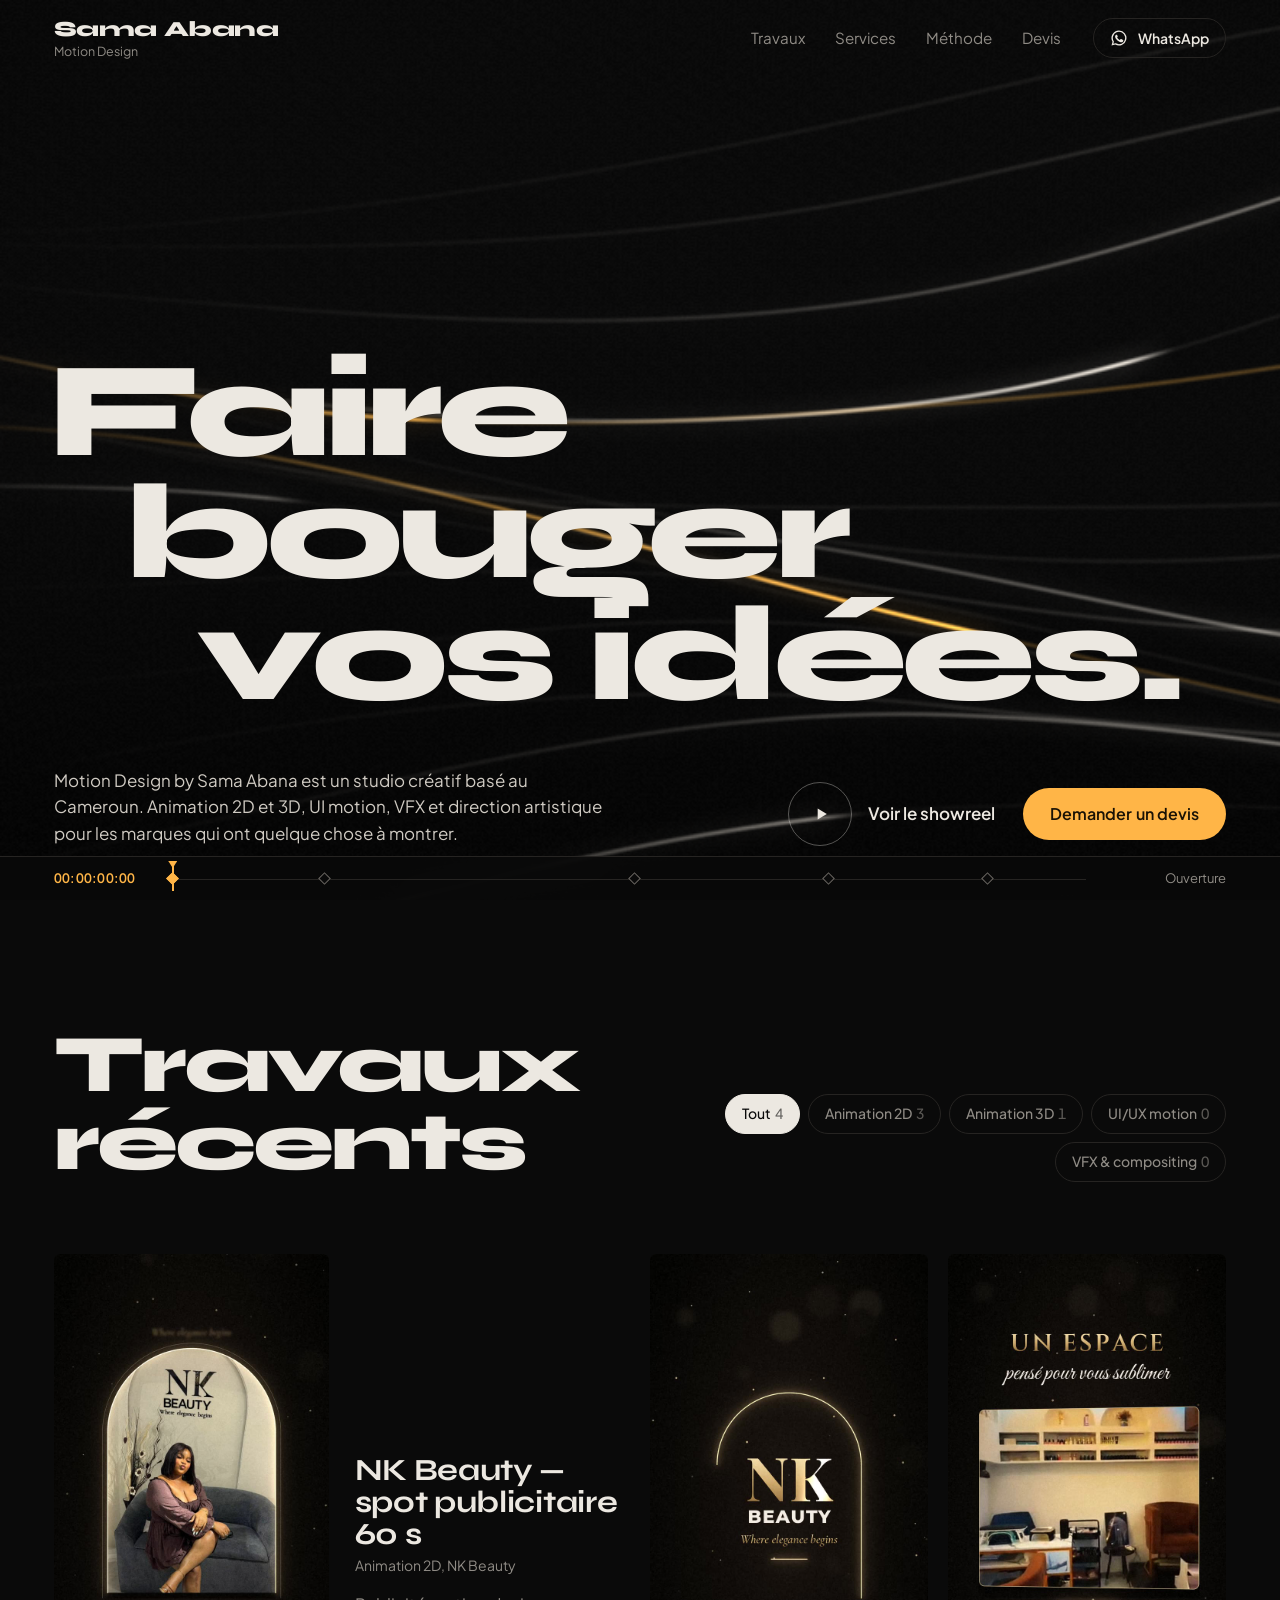
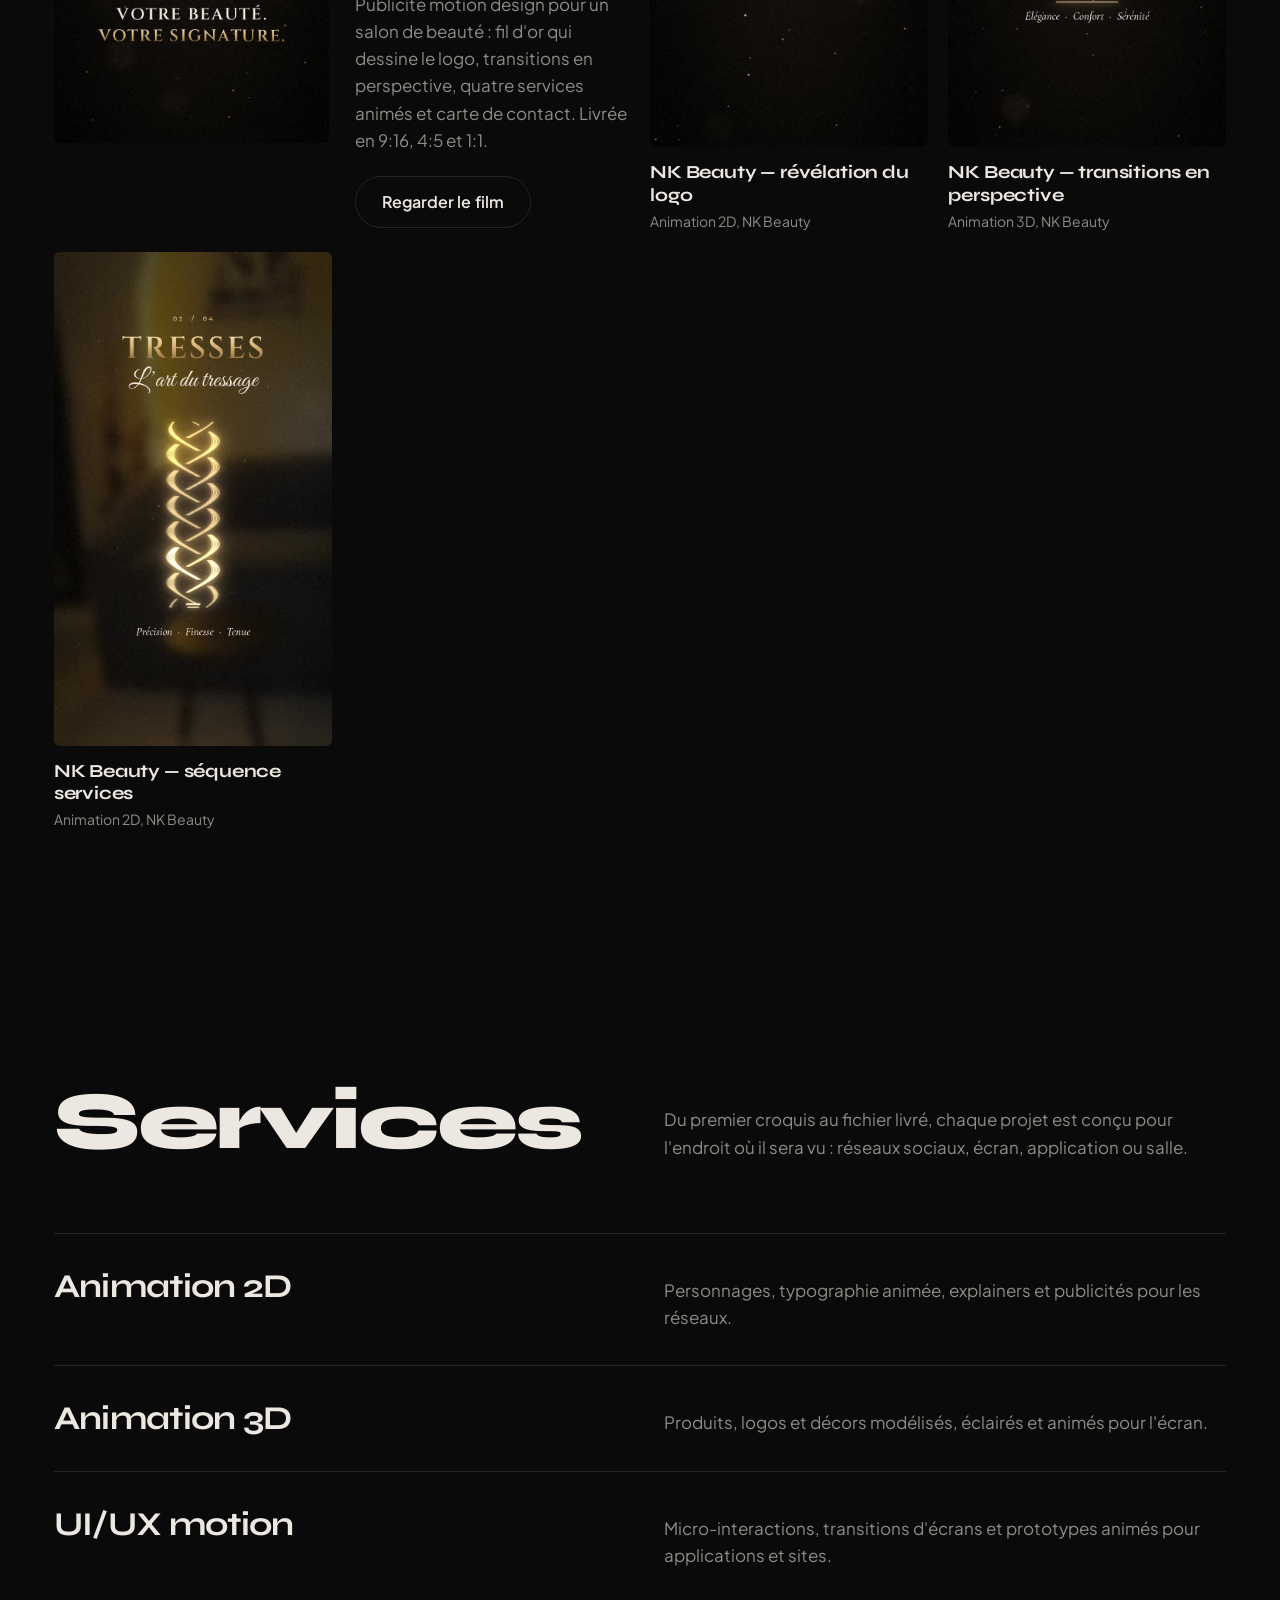
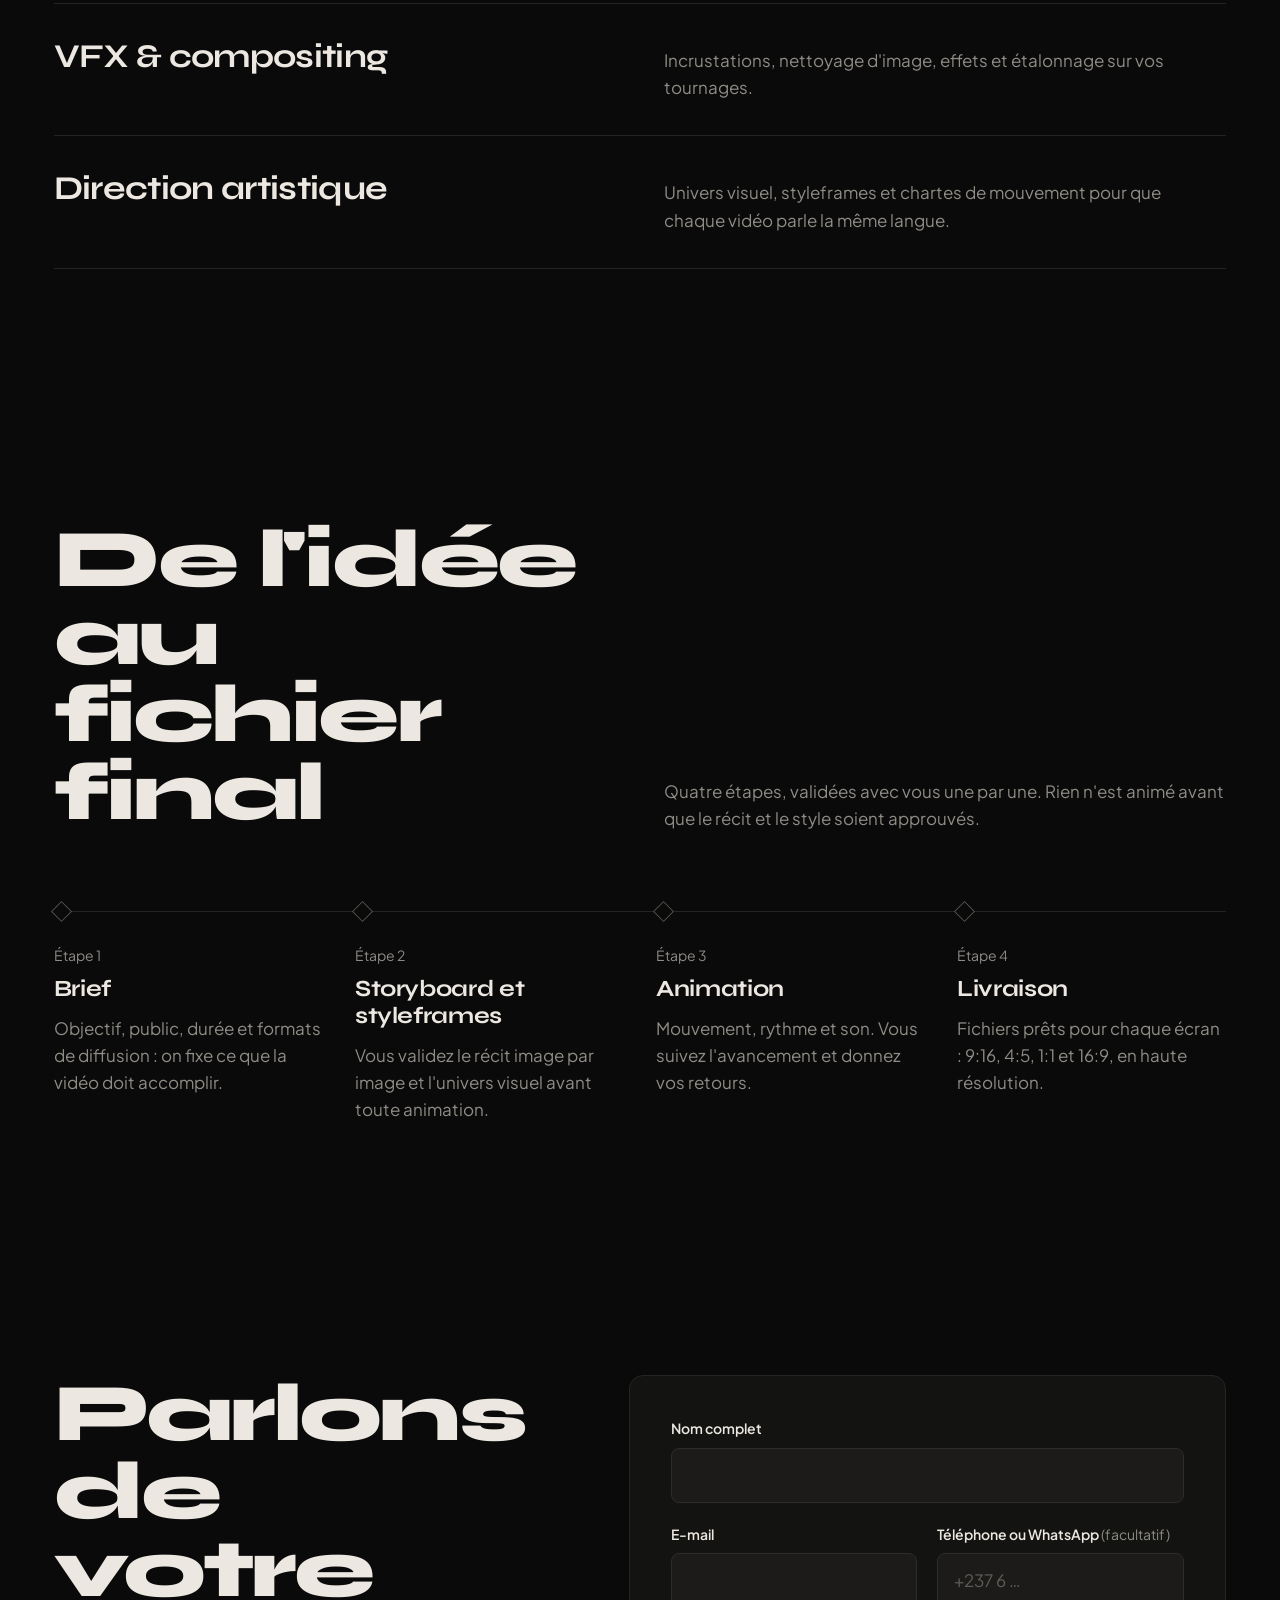
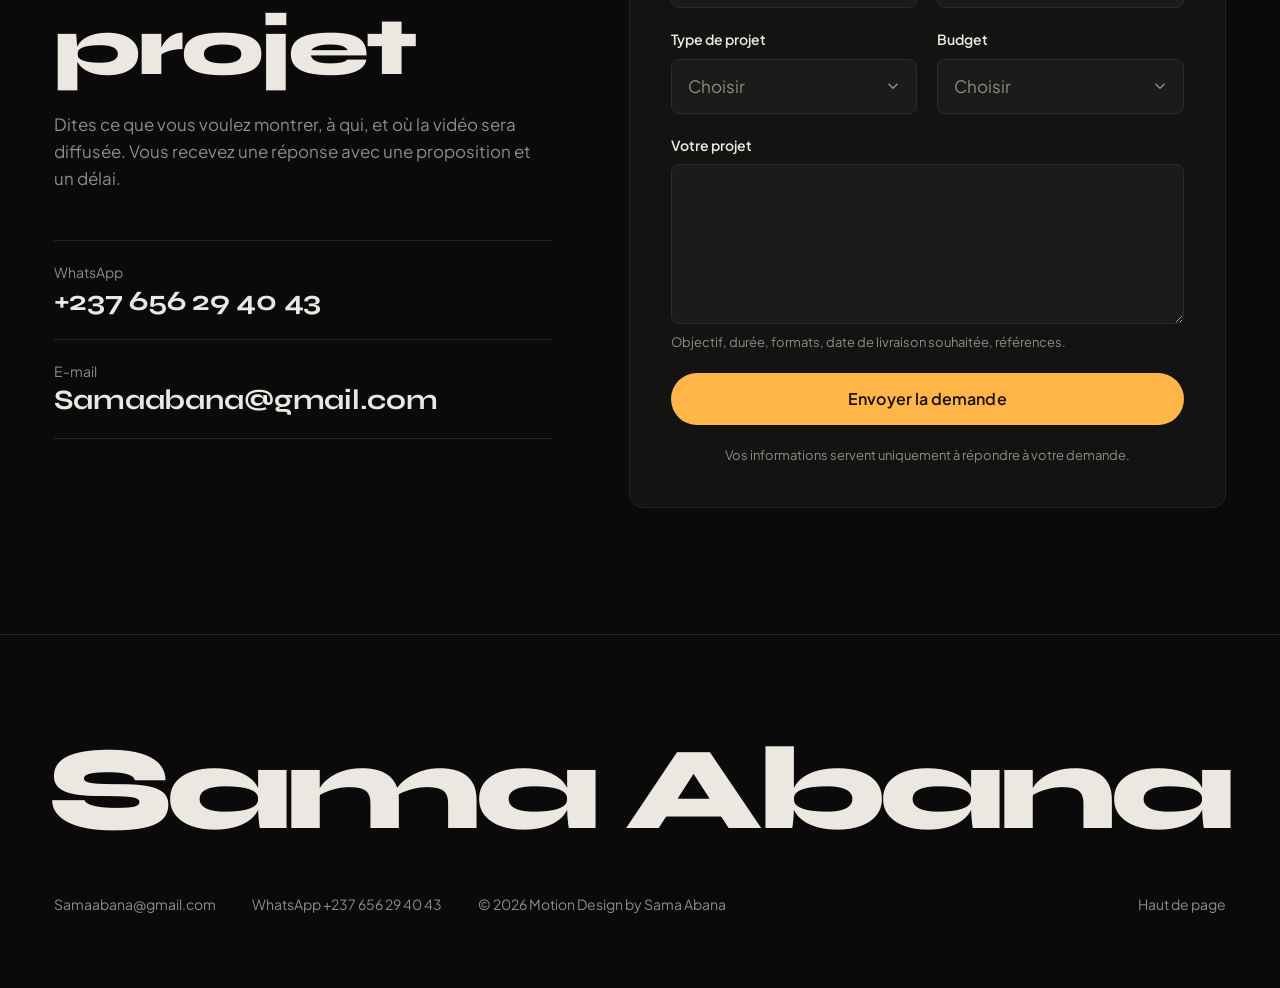
==== commit 003c4f4f: "Aperçu de lien (WhatsApp, Facebook) et référencement : balises absolues, robots.txt, sitemap.xml Co-" ====
--- a/index.html
+++ b/index.html
@@ -9,11 +9,18 @@
   <!-- Laisser vide si le site et l'API sont sur le même domaine. Sinon : https://api.votre-domaine.com -->
   <meta name="api-base" content="">
 
+  <link rel="canonical" href="https://sama-abana.samaabana.workers.dev/">
   <meta property="og:type" content="website">
+  <meta property="og:url" content="https://sama-abana.samaabana.workers.dev/">
+  <meta property="og:site_name" content="Motion Design by Sama Abana">
+  <meta property="og:locale" content="fr_FR">
   <meta property="og:title" content="Motion Design by Sama Abana">
-  <meta property="og:description" content="Animation 2D et 3D, UI/UX motion, VFX et direction artistique.">
-  <meta property="og:image" content="media/og-image.jpg">
+  <meta property="og:description" content="Animation 2D et 3D, UI/UX motion, VFX et direction artistique. Devis par e-mail ou WhatsApp.">
+  <meta property="og:image" content="https://sama-abana.samaabana.workers.dev/media/og-image.jpg">
+  <meta property="og:image:width" content="1200">
+  <meta property="og:image:height" content="630">
   <meta name="twitter:card" content="summary_large_image">
+  <meta name="twitter:image" content="https://sama-abana.samaabana.workers.dev/media/og-image.jpg">
 
   <link rel="icon" href="data:image/svg+xml,%3Csvg xmlns='http://www.w3.org/2000/svg' viewBox='0 0 32 32'%3E%3Crect width='32' height='32' rx='7' fill='%230a0a0a'/%3E%3Cpath d='M16 6l10 10-10 10L6 16z' fill='%23FFB547'/%3E%3C/svg%3E">
   <link rel="preload" href="assets/fonts/syne-var.woff" as="font" type="font/woff" crossorigin>
@@ -31,6 +38,8 @@
     "@context": "https://schema.org",
     "@type": "ProfessionalService",
     "name": "Motion Design by Sama Abana",
+    "url": "https://sama-abana.samaabana.workers.dev/",
+    "image": "https://sama-abana.samaabana.workers.dev/media/og-image.jpg",
     "description": "Studio créatif spécialisé en motion design, animations 2D/3D, UI/UX motion et direction artistique.",
     "email": "Samaabana@gmail.com",
     "telephone": "+237656294043",
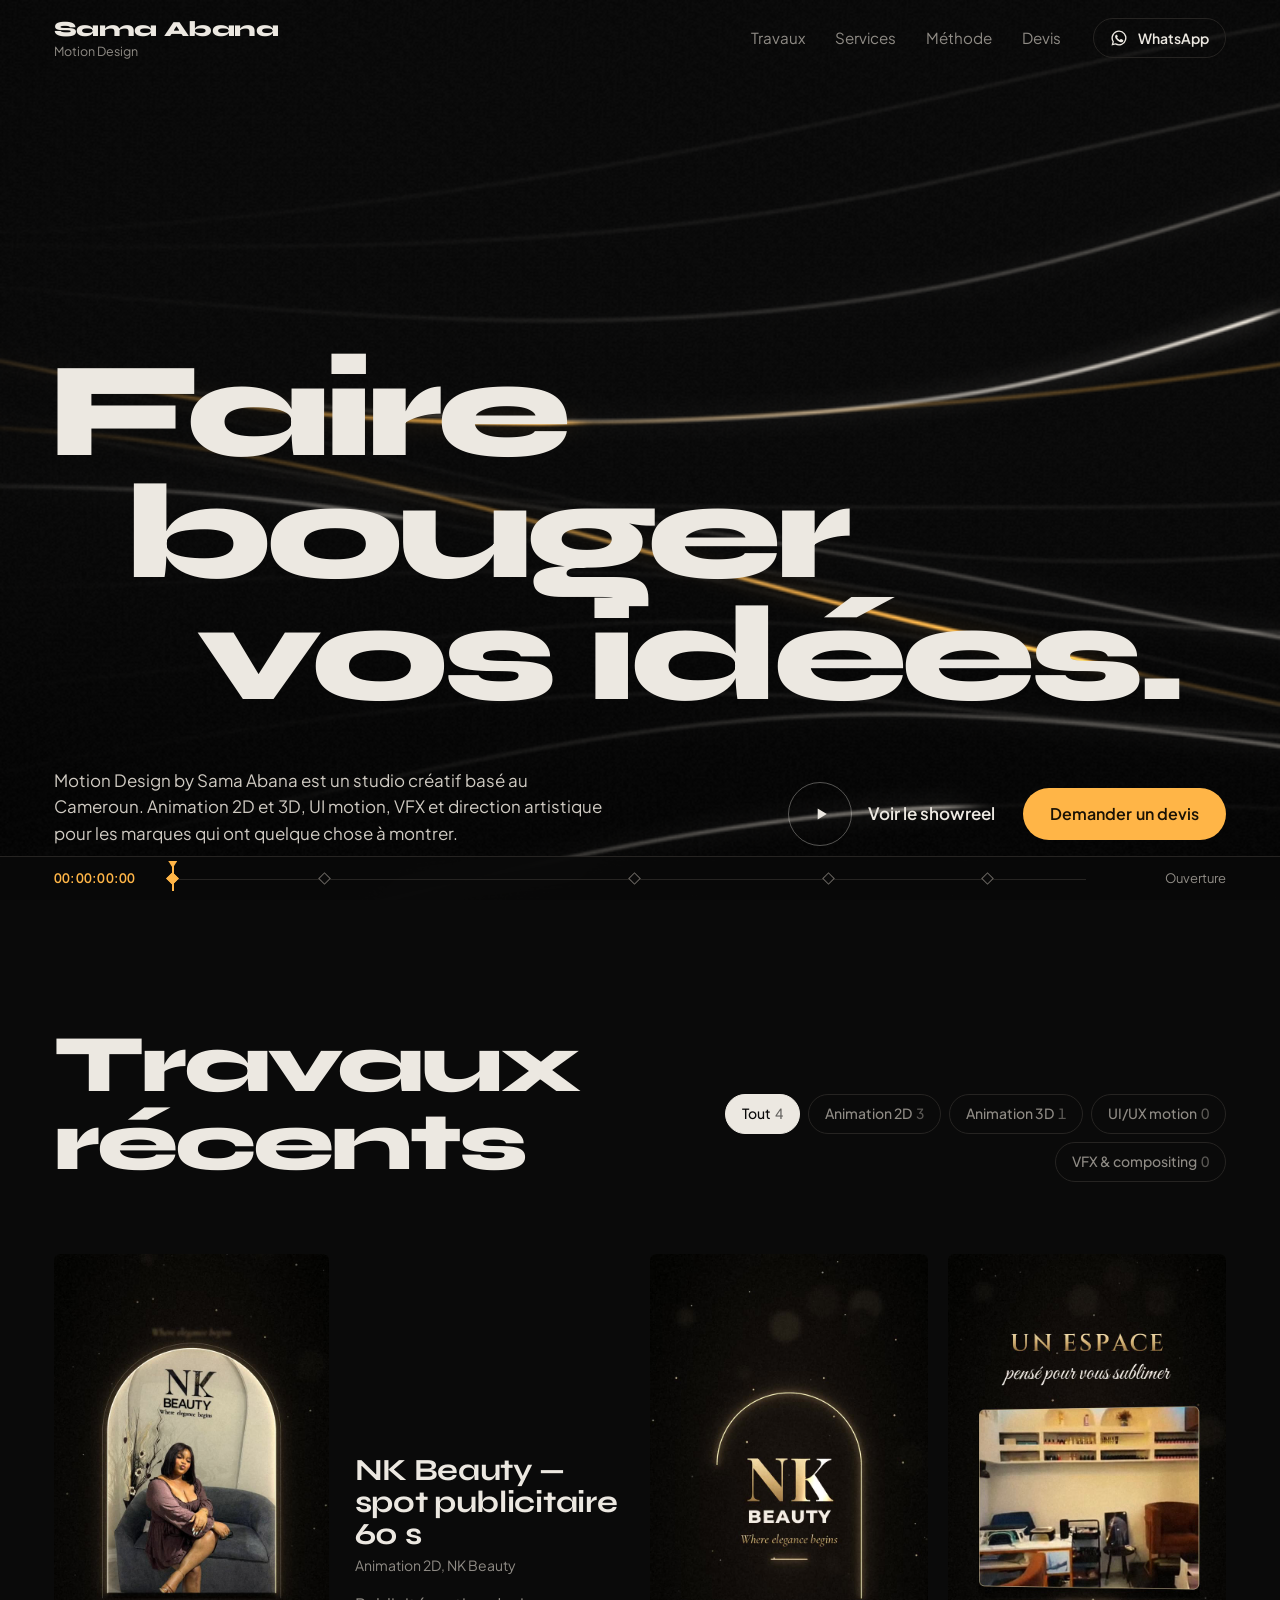
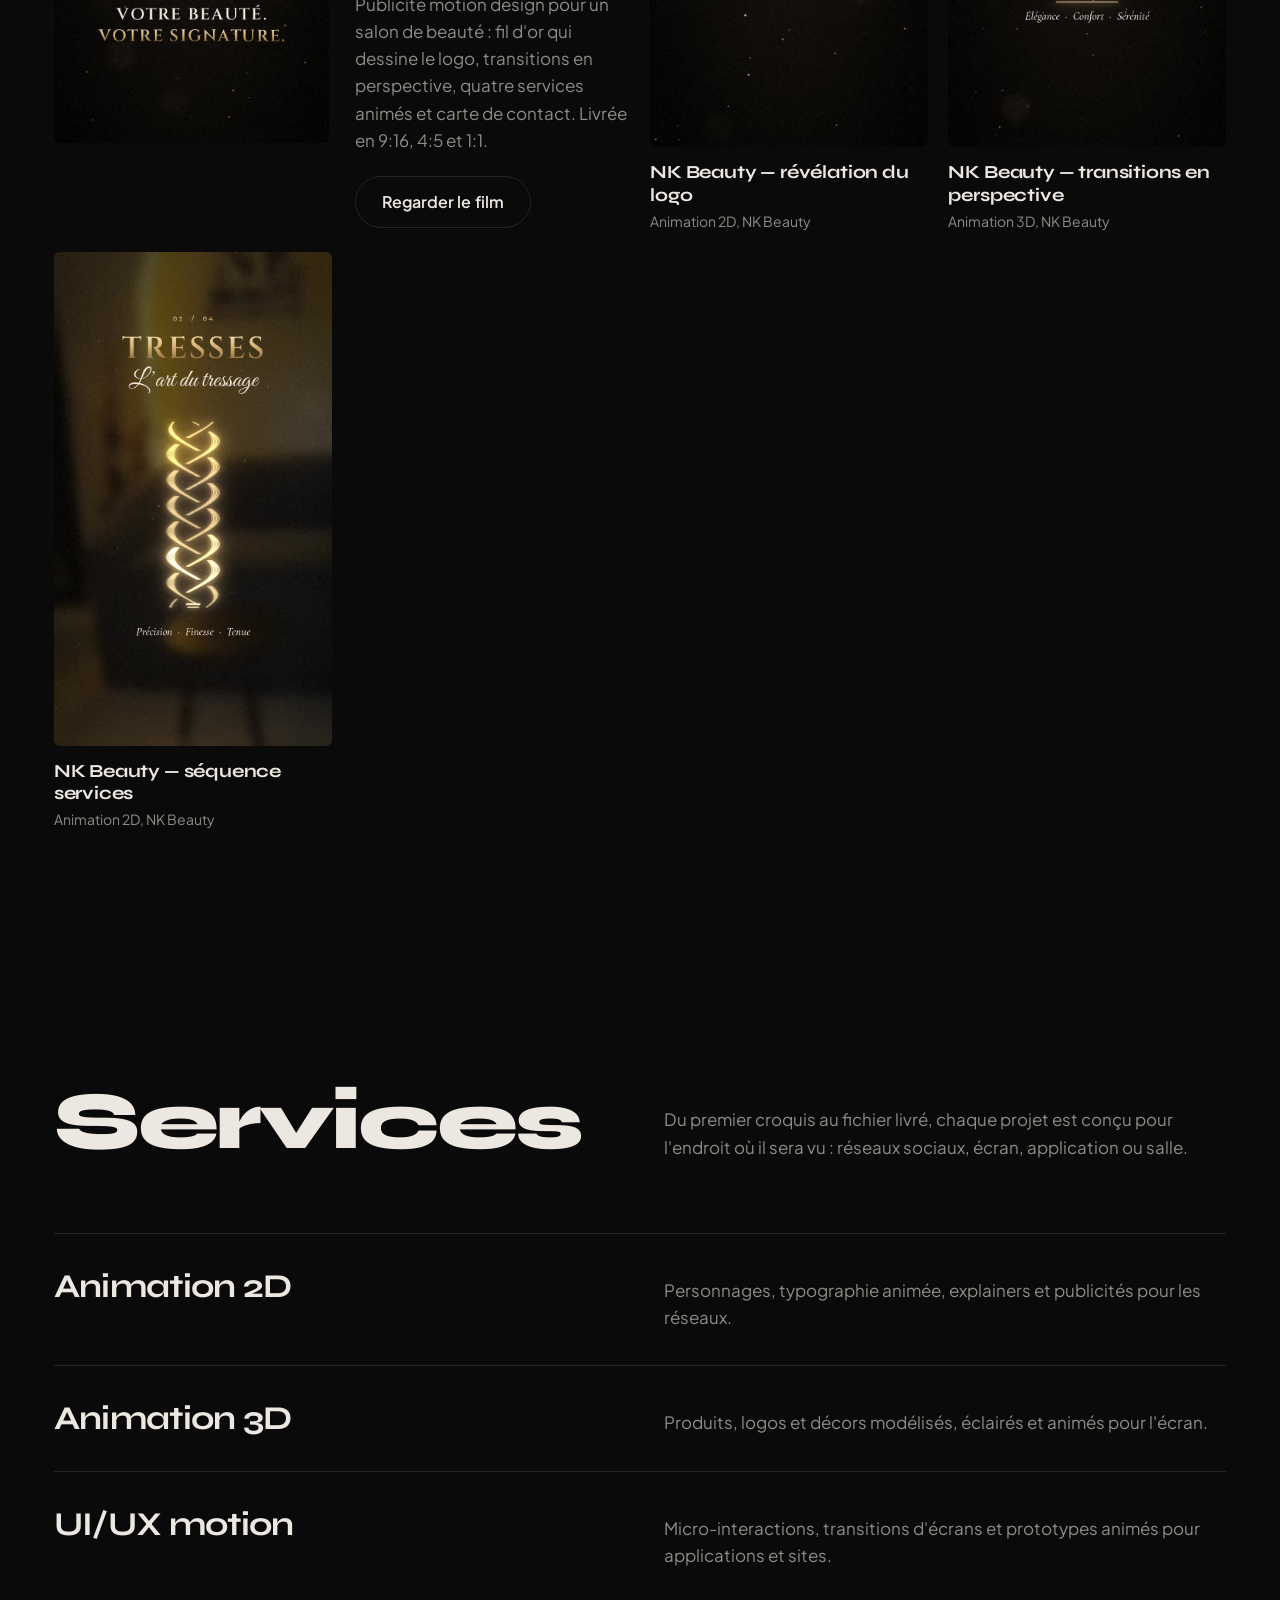
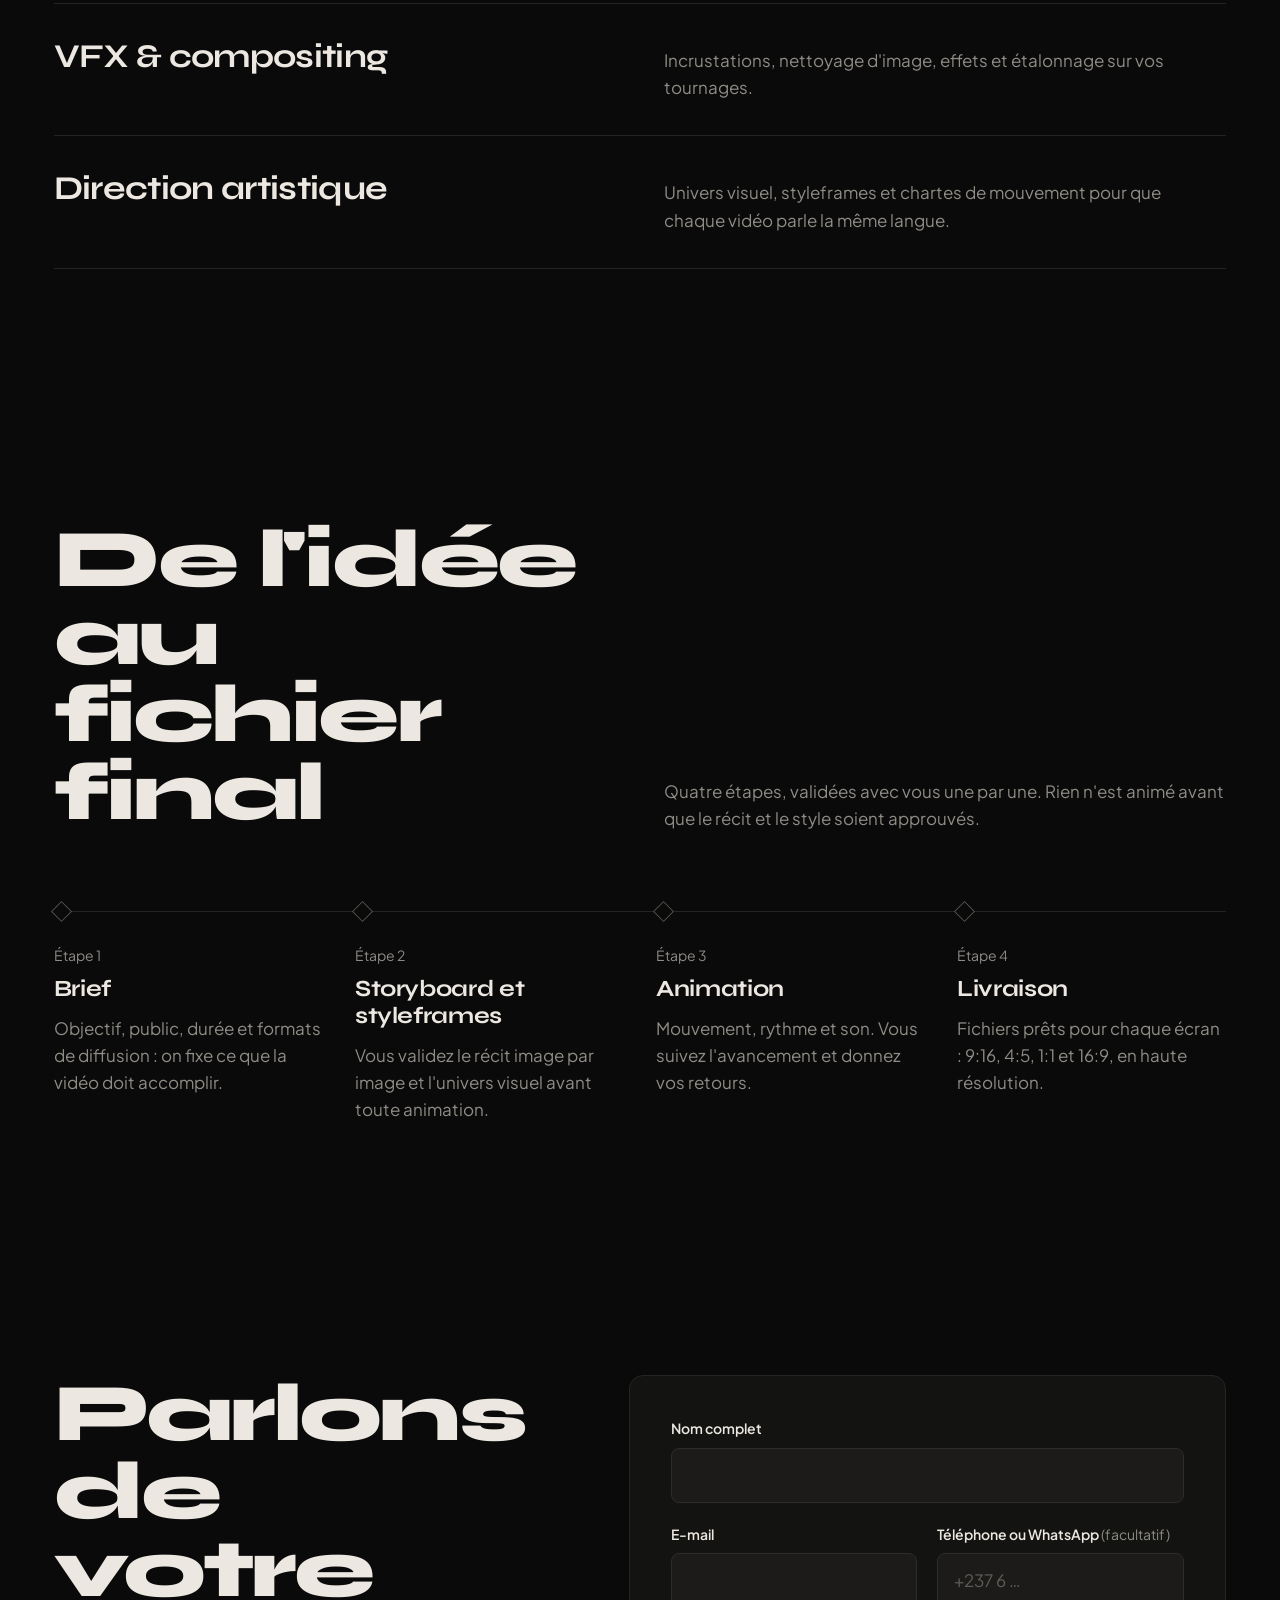
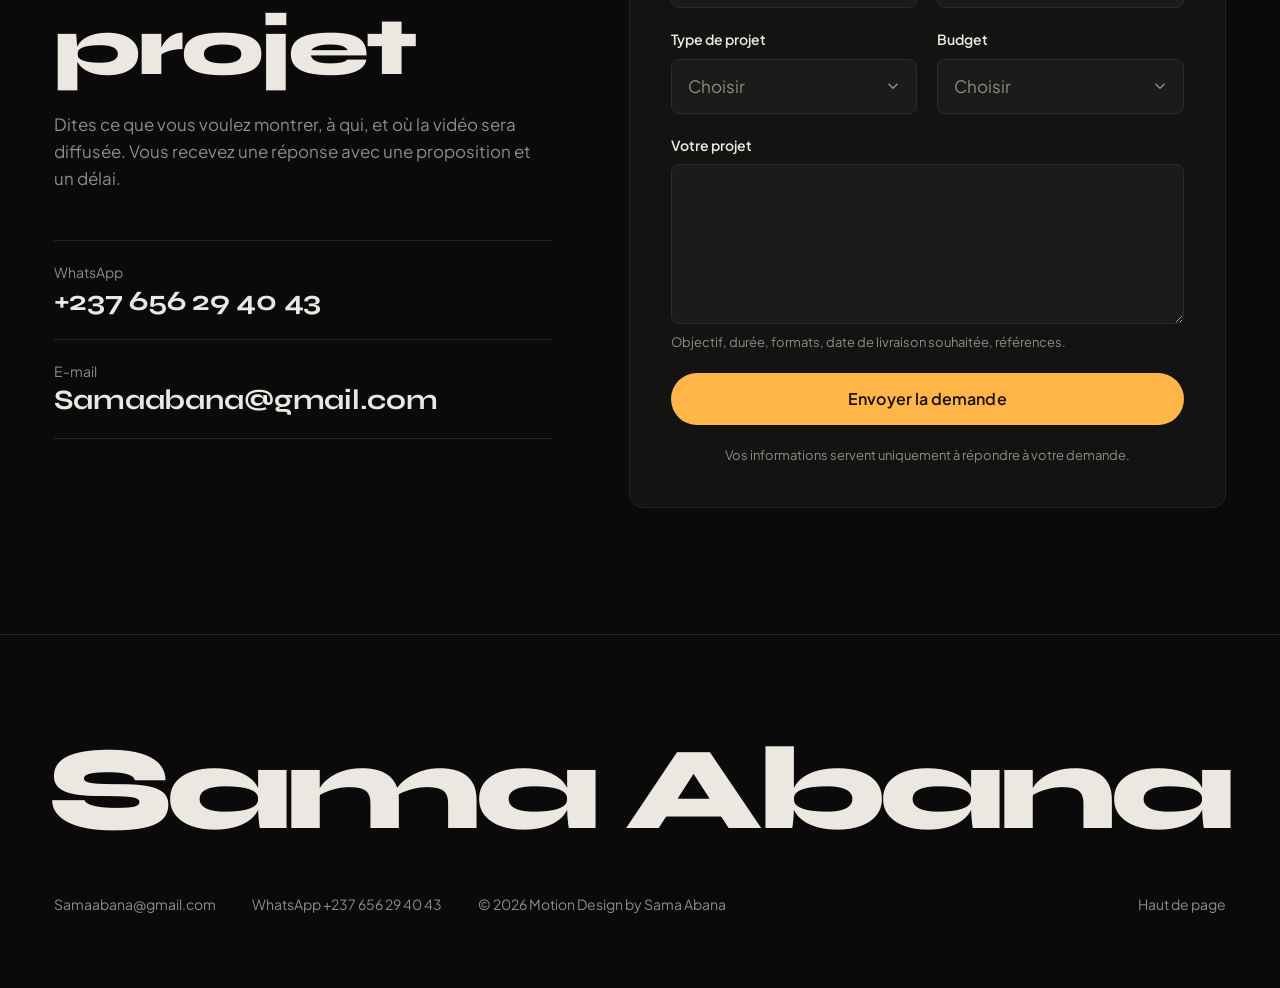
==== commit c1a6b10d: "Espace admin /admin : ajout de vidéos et photos depuis le téléphone - Page /admin (mot de passe ADMI" ====
--- a/index.html
+++ b/index.html
@@ -310,6 +310,7 @@
     <div class="player__inner">
       <div class="player__media">
         <video class="player__video" controls playsinline preload="none"></video>
+        <img class="player__image" alt="" decoding="async" hidden>
       </div>
       <div class="player__info">
         <p class="player__meta" id="player-meta"></p>
@@ -317,7 +318,7 @@
         <p class="player__desc" id="player-desc"></p>
         <a class="btn btn--key" href="#devis" id="player-cta">Demander un projet similaire</a>
       </div>
-      <button class="player__close" type="button" aria-label="Fermer la vidéo">
+      <button class="player__close" type="button" aria-label="Fermer">
         <svg viewBox="0 0 24 24" aria-hidden="true"><path d="M6 6l12 12M18 6 6 18"/></svg>
       </button>
     </div>
--- a/style.css
+++ b/style.css
@@ -199,6 +199,9 @@
 .card.is-playing .card__media video { opacity: 1; }
 .card__media img { transition: transform 1.2s var(--ease-out); }
 .card:hover .card__media img { transform: scale(1.03); }
+/* formats 4:5, 1:1, 16:9 : l'image reste entière, posée sur un fond flouté d'elle-même */
+.card__media[data-fit="contain"] .card__cover, .card__media[data-fit="contain"] video { object-fit: contain; }
+.card .card__media .card__backdrop, .card:hover .card__media .card__backdrop { filter: blur(22px) brightness(.5) saturate(1.1); transform: scale(1.2); }
 .card__open { position: absolute; inset: 0; z-index: 2; border-radius: var(--radius-media); }
 .card__title { font: 700 1.15rem/1.2 var(--display); letter-spacing: -0.01em; }
 .card__meta { color: var(--fog); font-size: var(--fs-small); margin-top: 4px; }
@@ -352,6 +355,8 @@
 .player__video { height: min(78svh, 820px); width: auto; aspect-ratio: 9 / 16; background: #000; }
 .player.is-wide .player__inner { grid-template-columns: 1fr; }
 .player.is-wide .player__video { width: 100%; height: auto; aspect-ratio: 16 / 9; }
+.player__image { height: min(78svh, 820px); width: auto; max-width: 100%; object-fit: contain; background: #000; }
+.player.is-wide .player__image { width: 100%; height: auto; max-height: 72svh; }
 .player__info { padding: clamp(24px, 3vw, 44px); display: flex; flex-direction: column; justify-content: flex-end; gap: 14px; overflow-y: auto; }
 .player__meta { color: var(--fog); font-size: var(--fs-small); }
 .player__title { font: 800 clamp(1.7rem, 3vw, 2.6rem)/1.02 var(--display); letter-spacing: -0.03em; }
@@ -427,7 +432,7 @@
   .timeline { grid-template-columns: auto minmax(0, 1fr); gap: 14px; }
   .timeline__label { display: none; }
   .player__inner { grid-template-columns: 1fr; overflow-y: auto; }
-  .player__video { height: auto; width: 100%; max-height: 62svh; }
+  .player__video, .player__image { height: auto; width: 100%; max-height: 62svh; }
   .player__info { padding: 22px; }
 }
 @media (max-width: 600px) {
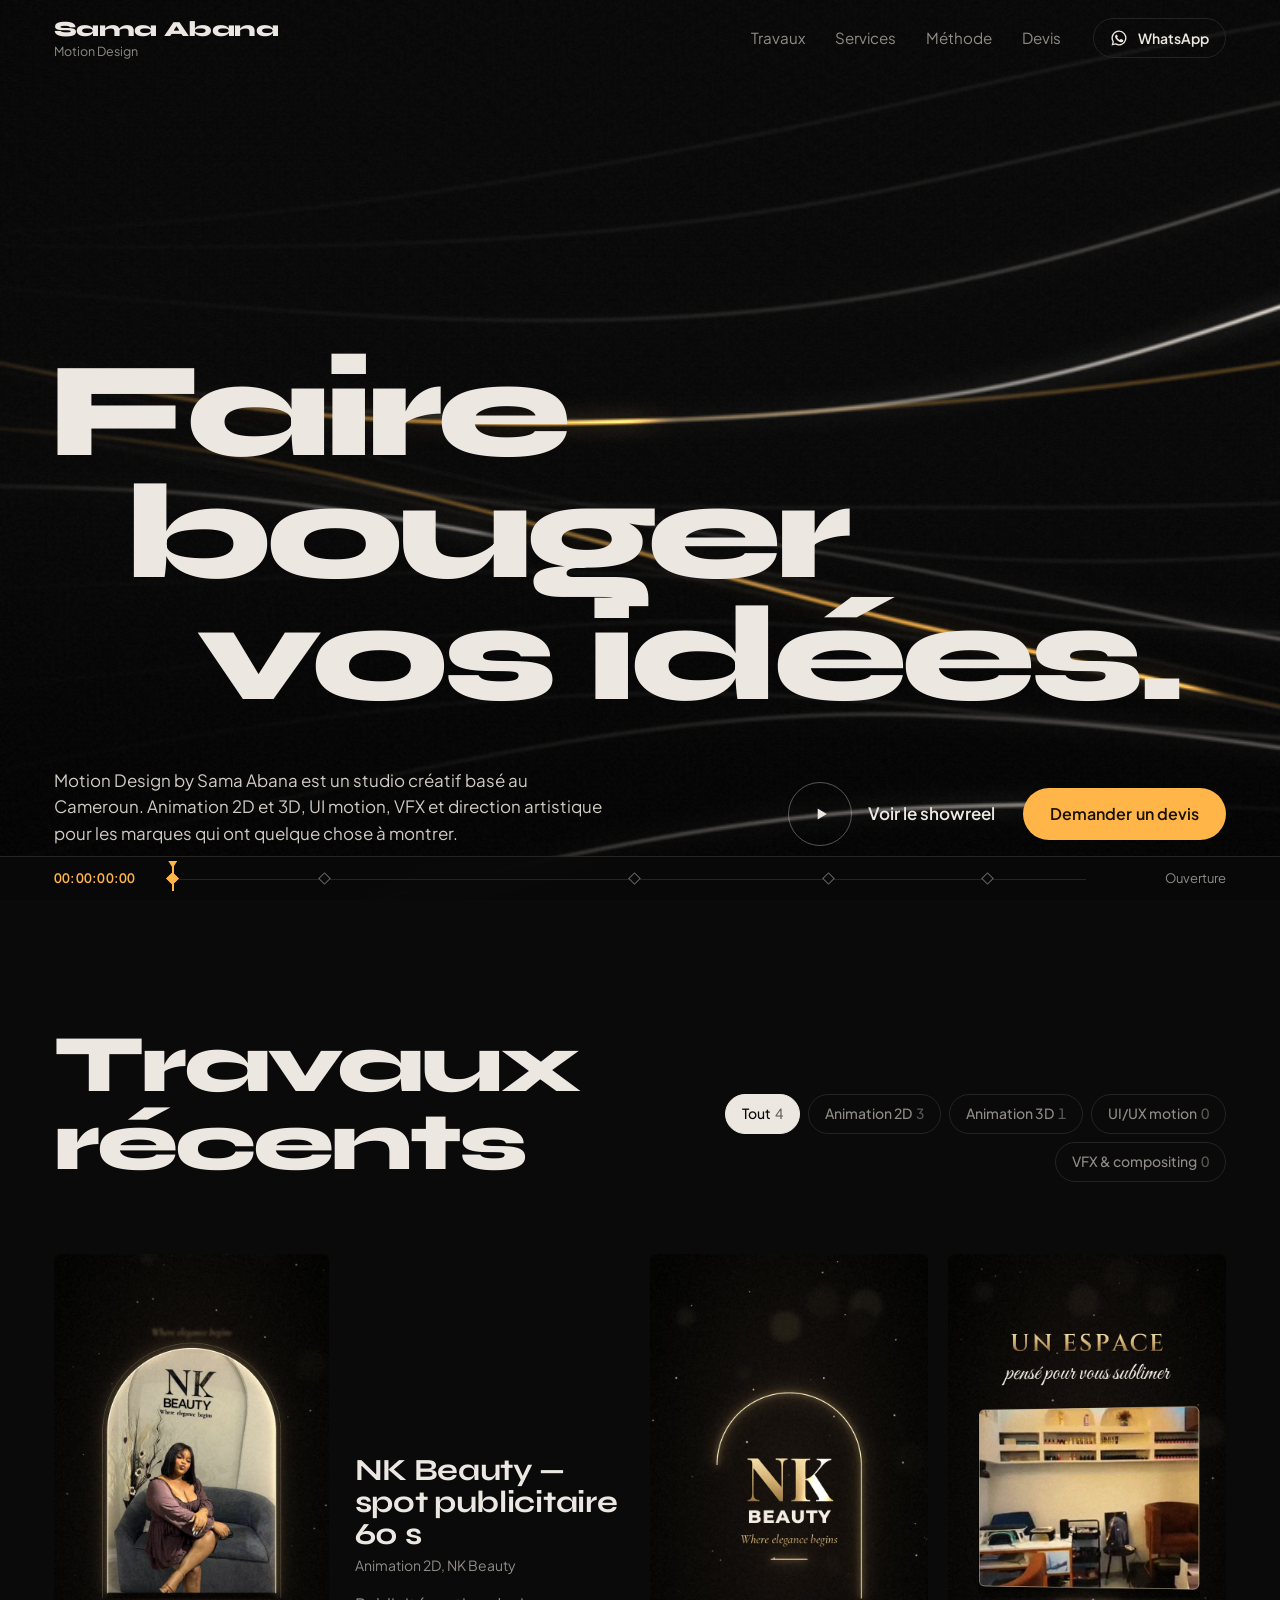
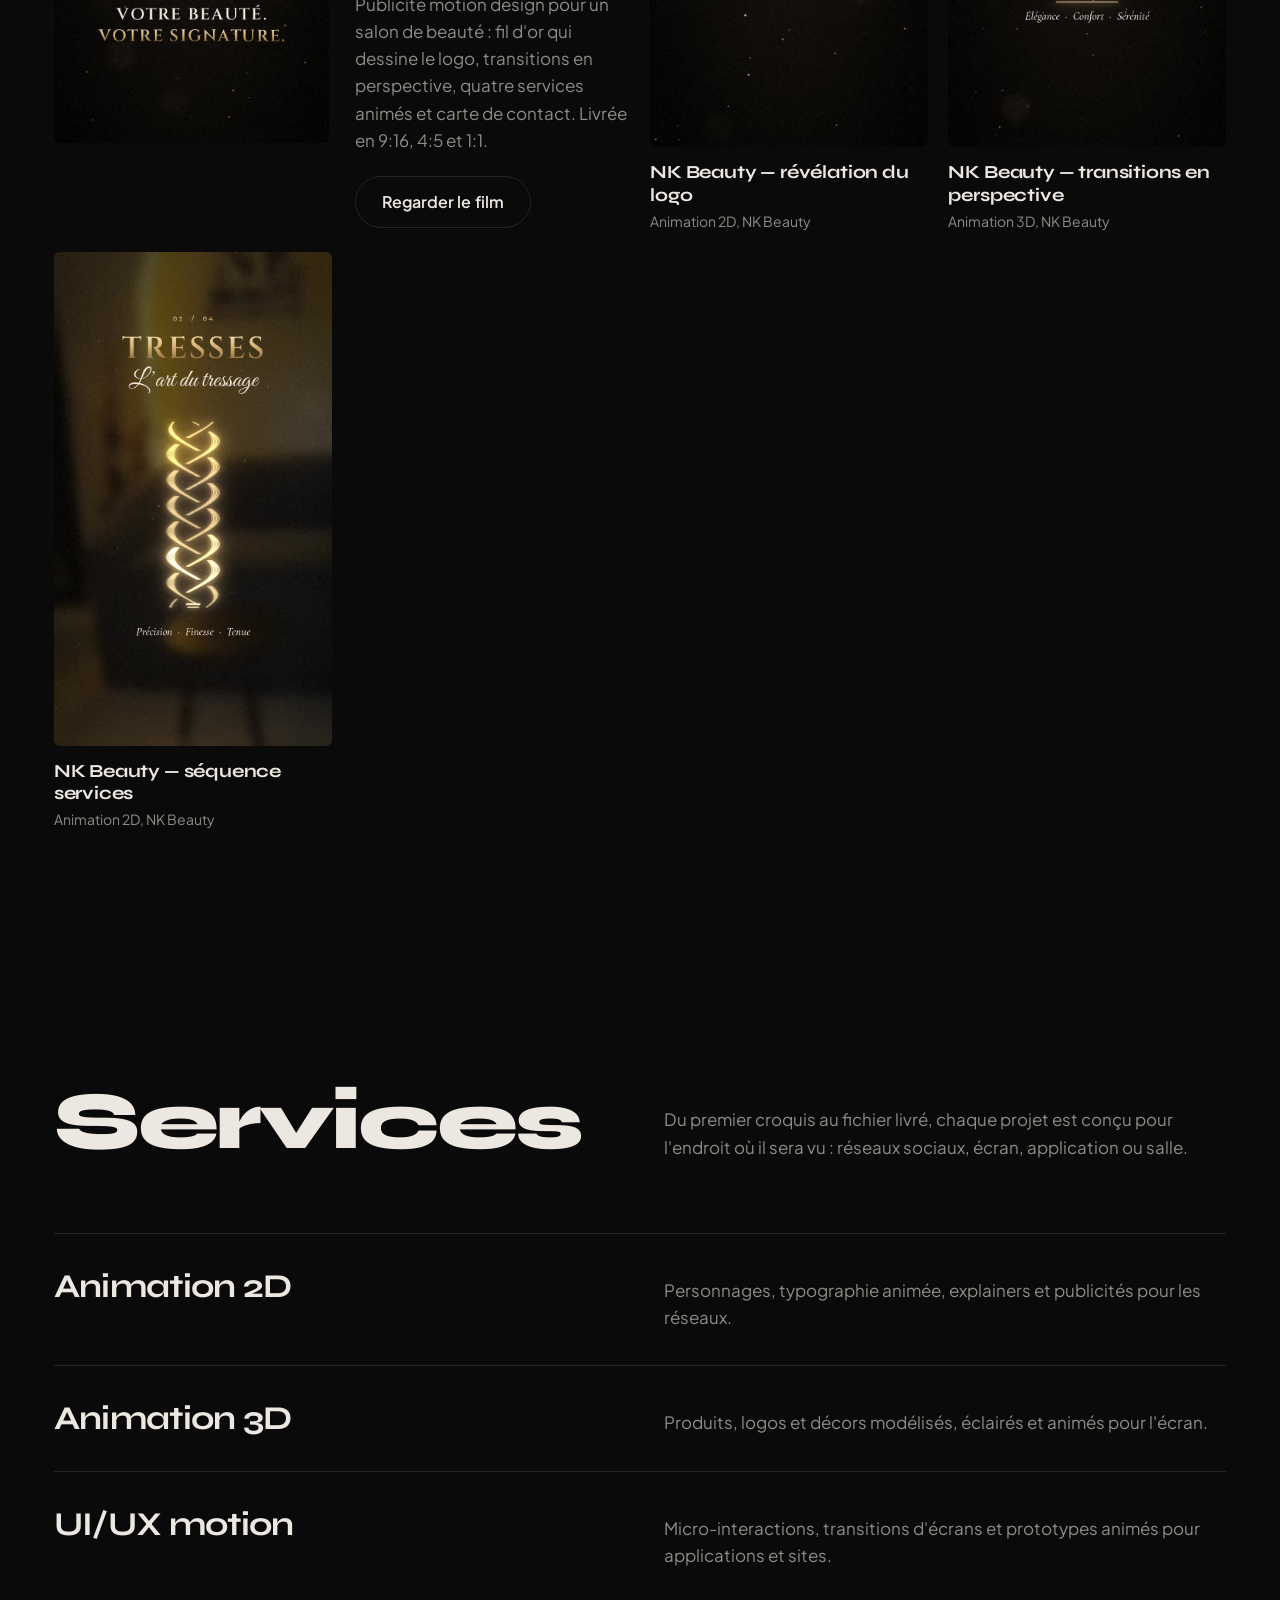
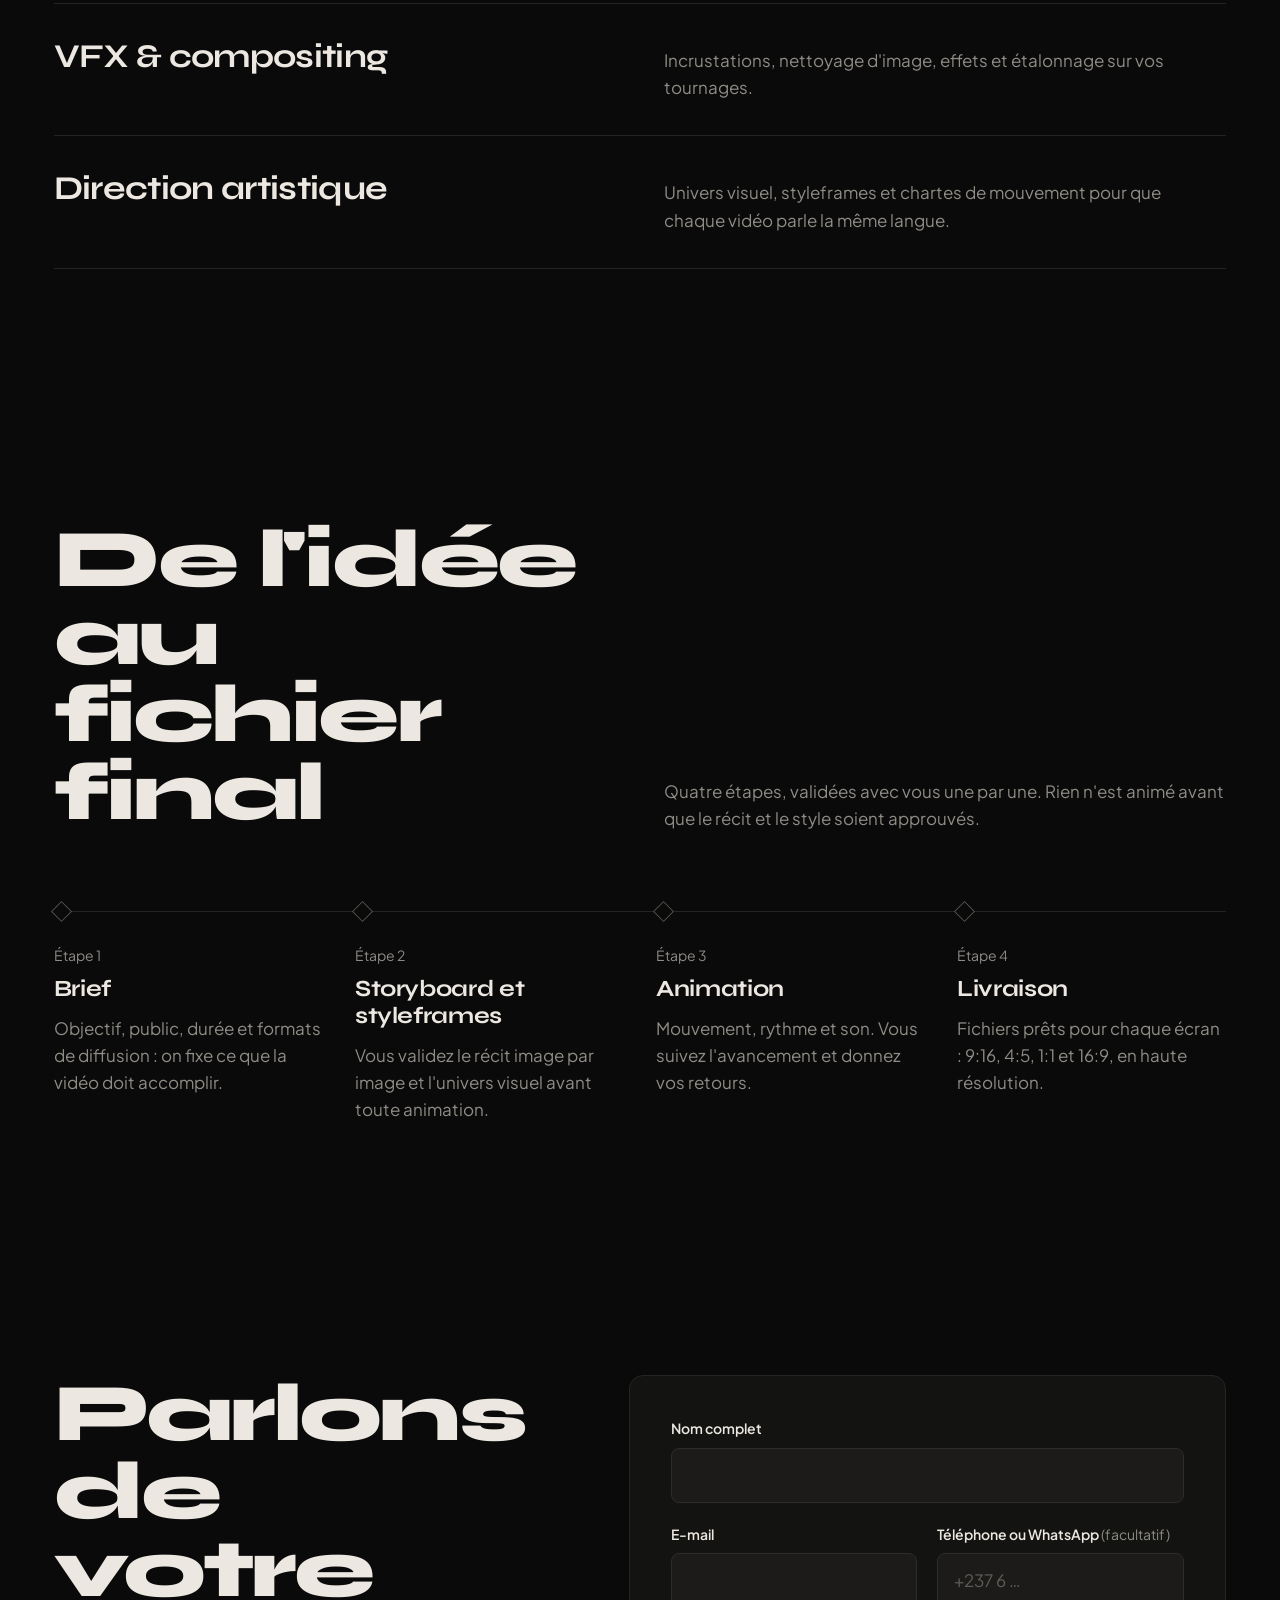
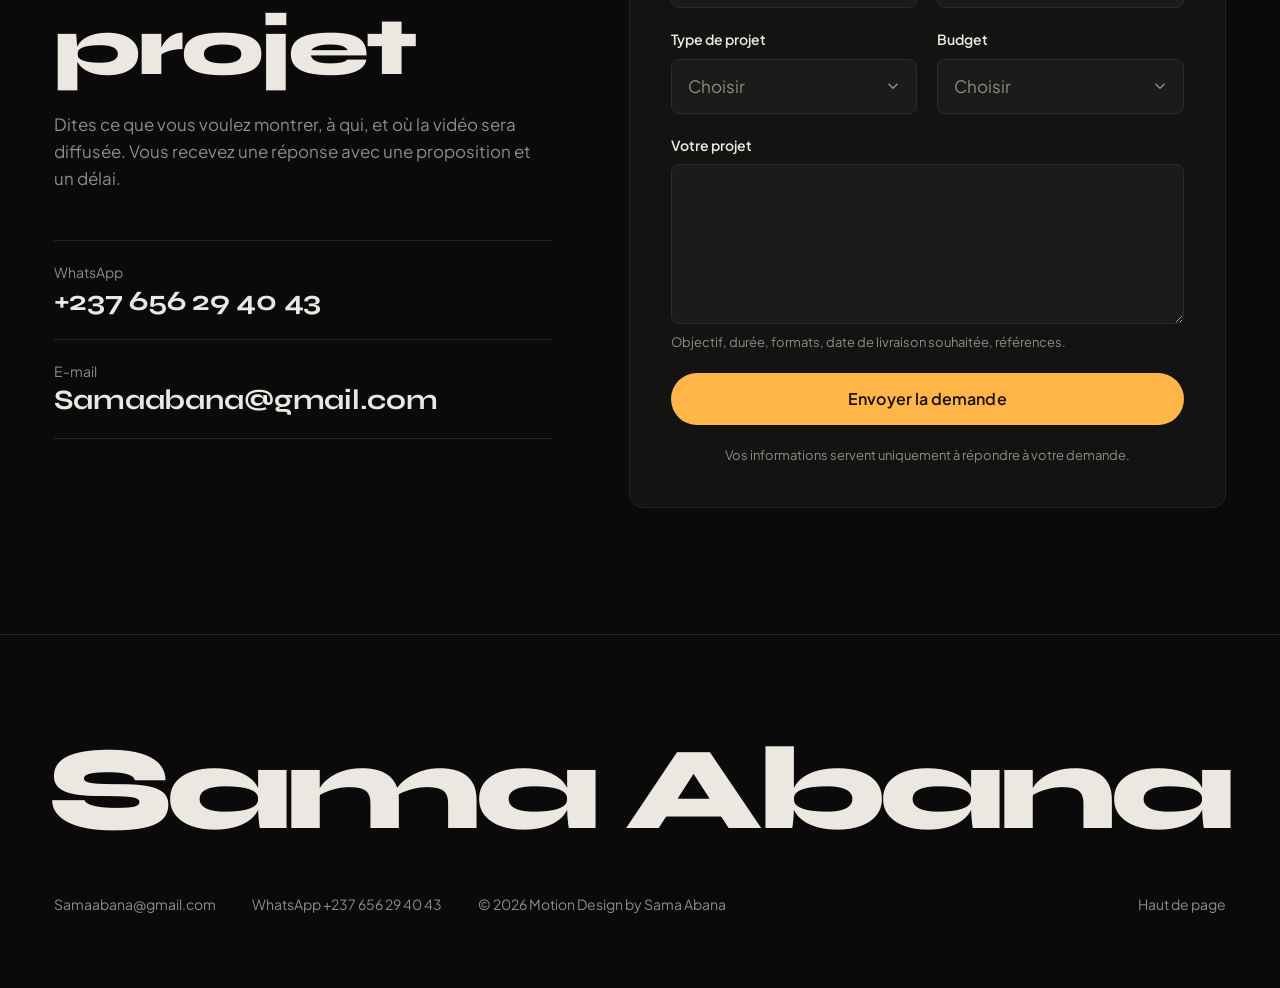
==== commit e01f0a2b: "Icône d'application pour l'espace admin et le site - admin.webmanifest : l'admin s'installe comme un" ====
--- a/index.html
+++ b/index.html
@@ -23,6 +23,8 @@
   <meta name="twitter:image" content="https://sama-abana.samaabana.workers.dev/media/og-image.jpg">
 
   <link rel="icon" href="data:image/svg+xml,%3Csvg xmlns='http://www.w3.org/2000/svg' viewBox='0 0 32 32'%3E%3Crect width='32' height='32' rx='7' fill='%230a0a0a'/%3E%3Cpath d='M16 6l10 10-10 10L6 16z' fill='%23FFB547'/%3E%3C/svg%3E">
+  <link rel="icon" type="image/png" sizes="192x192" href="assets/icons/site-192.png">
+  <link rel="apple-touch-icon" href="assets/icons/site-180.png">
   <link rel="preload" href="assets/fonts/syne-var.woff" as="font" type="font/woff" crossorigin>
   <link rel="stylesheet" href="style.css">
 
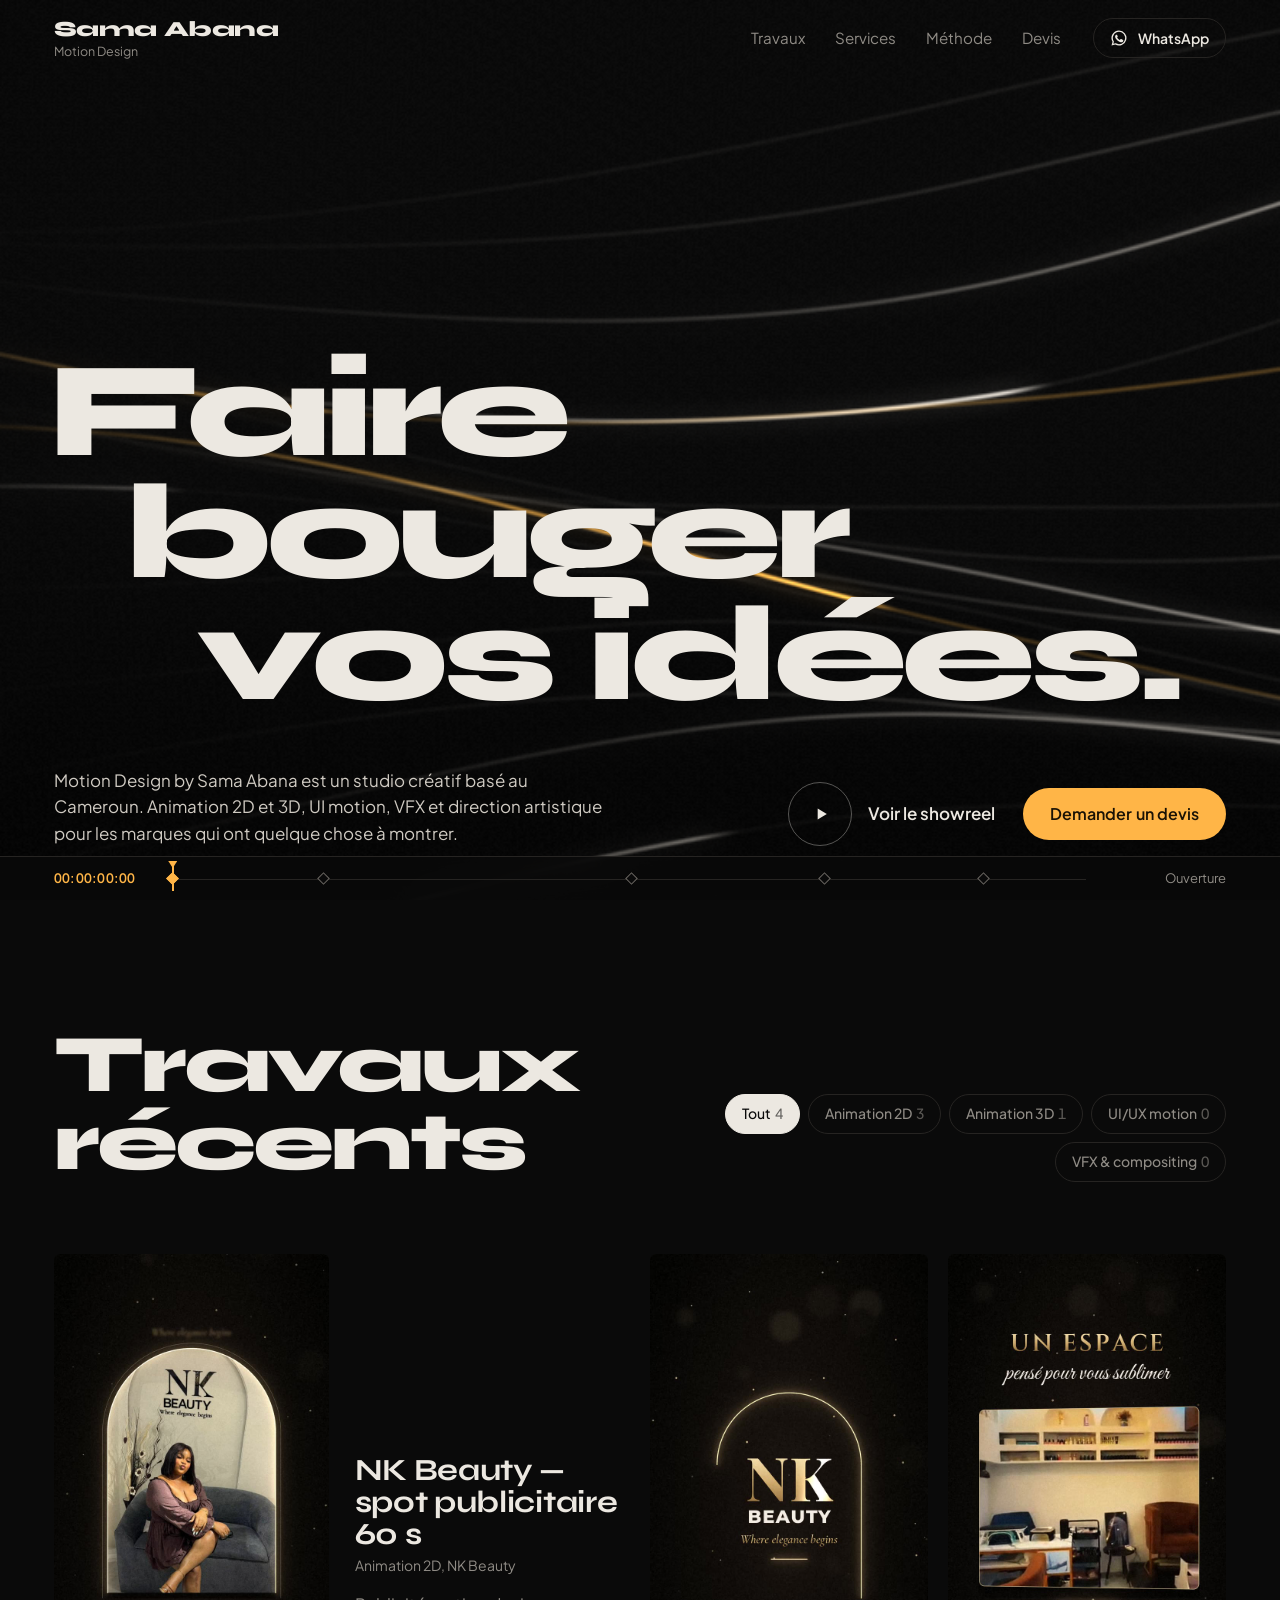
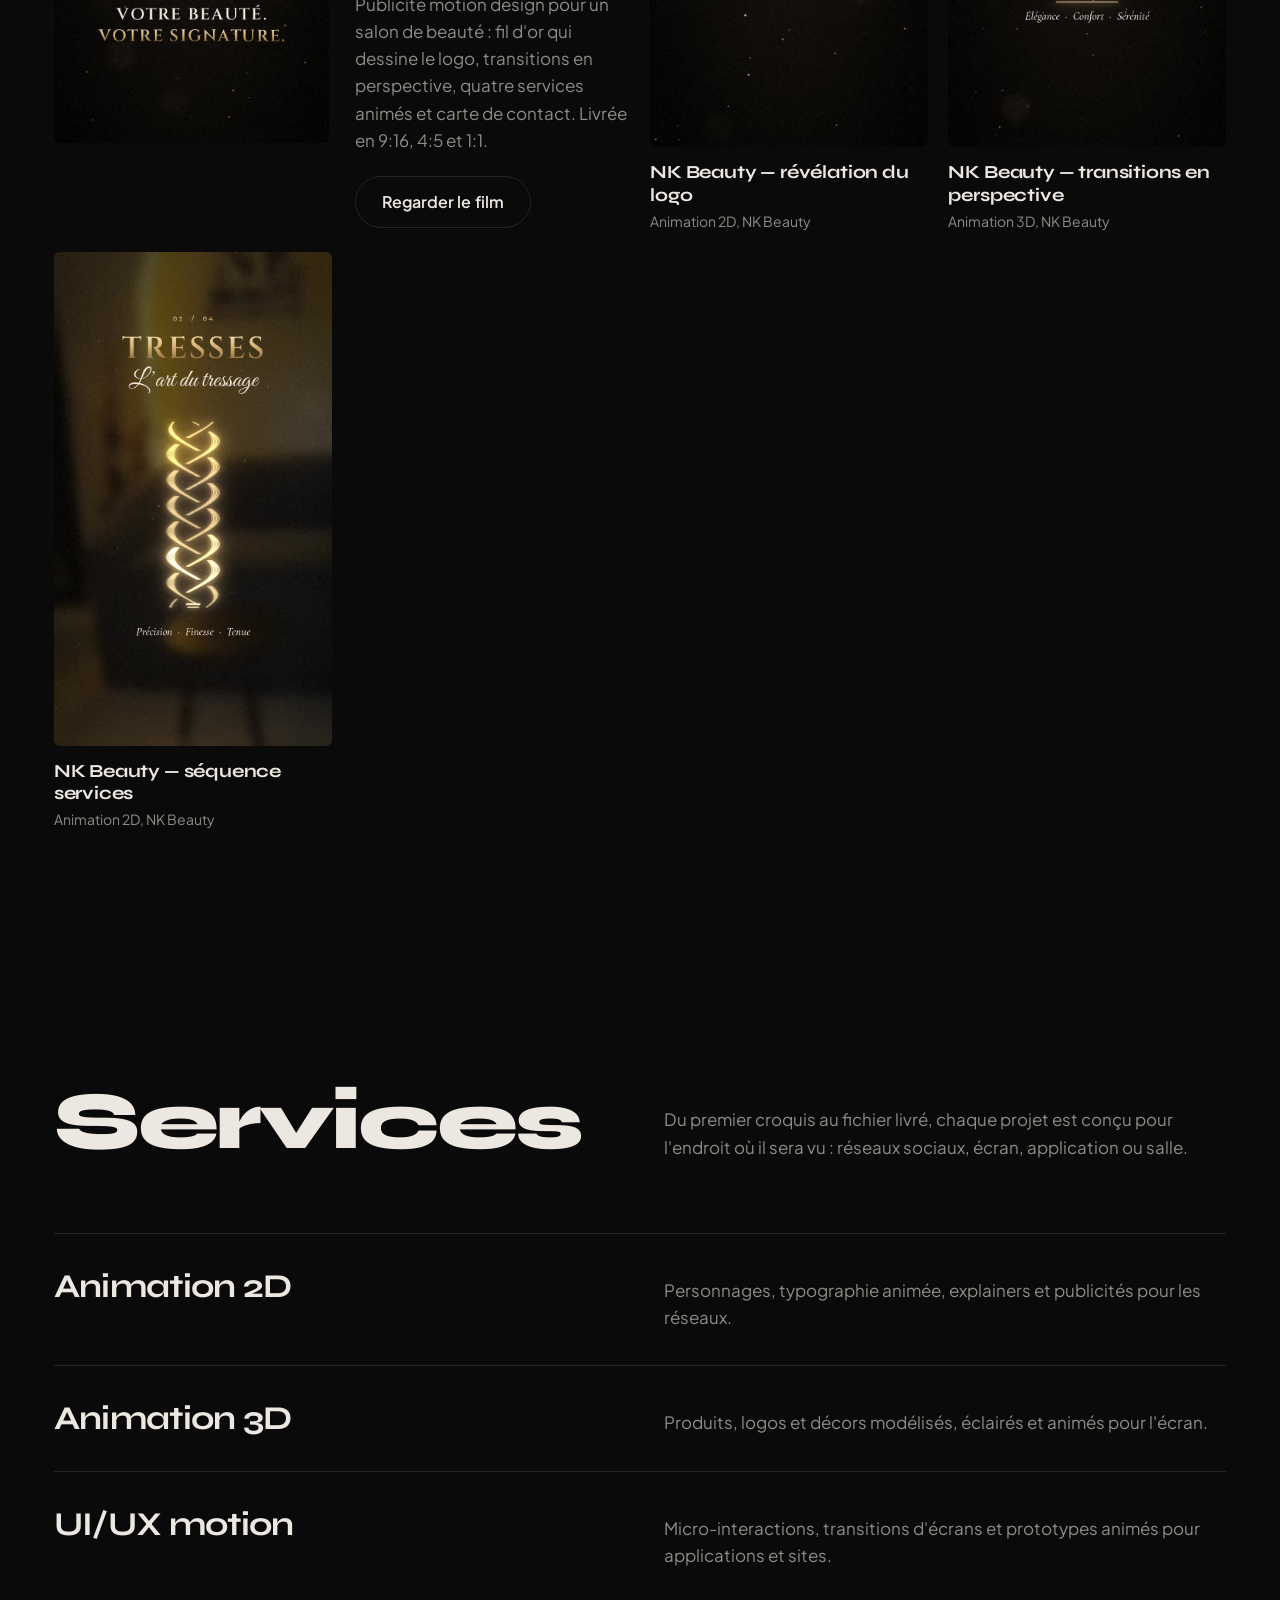
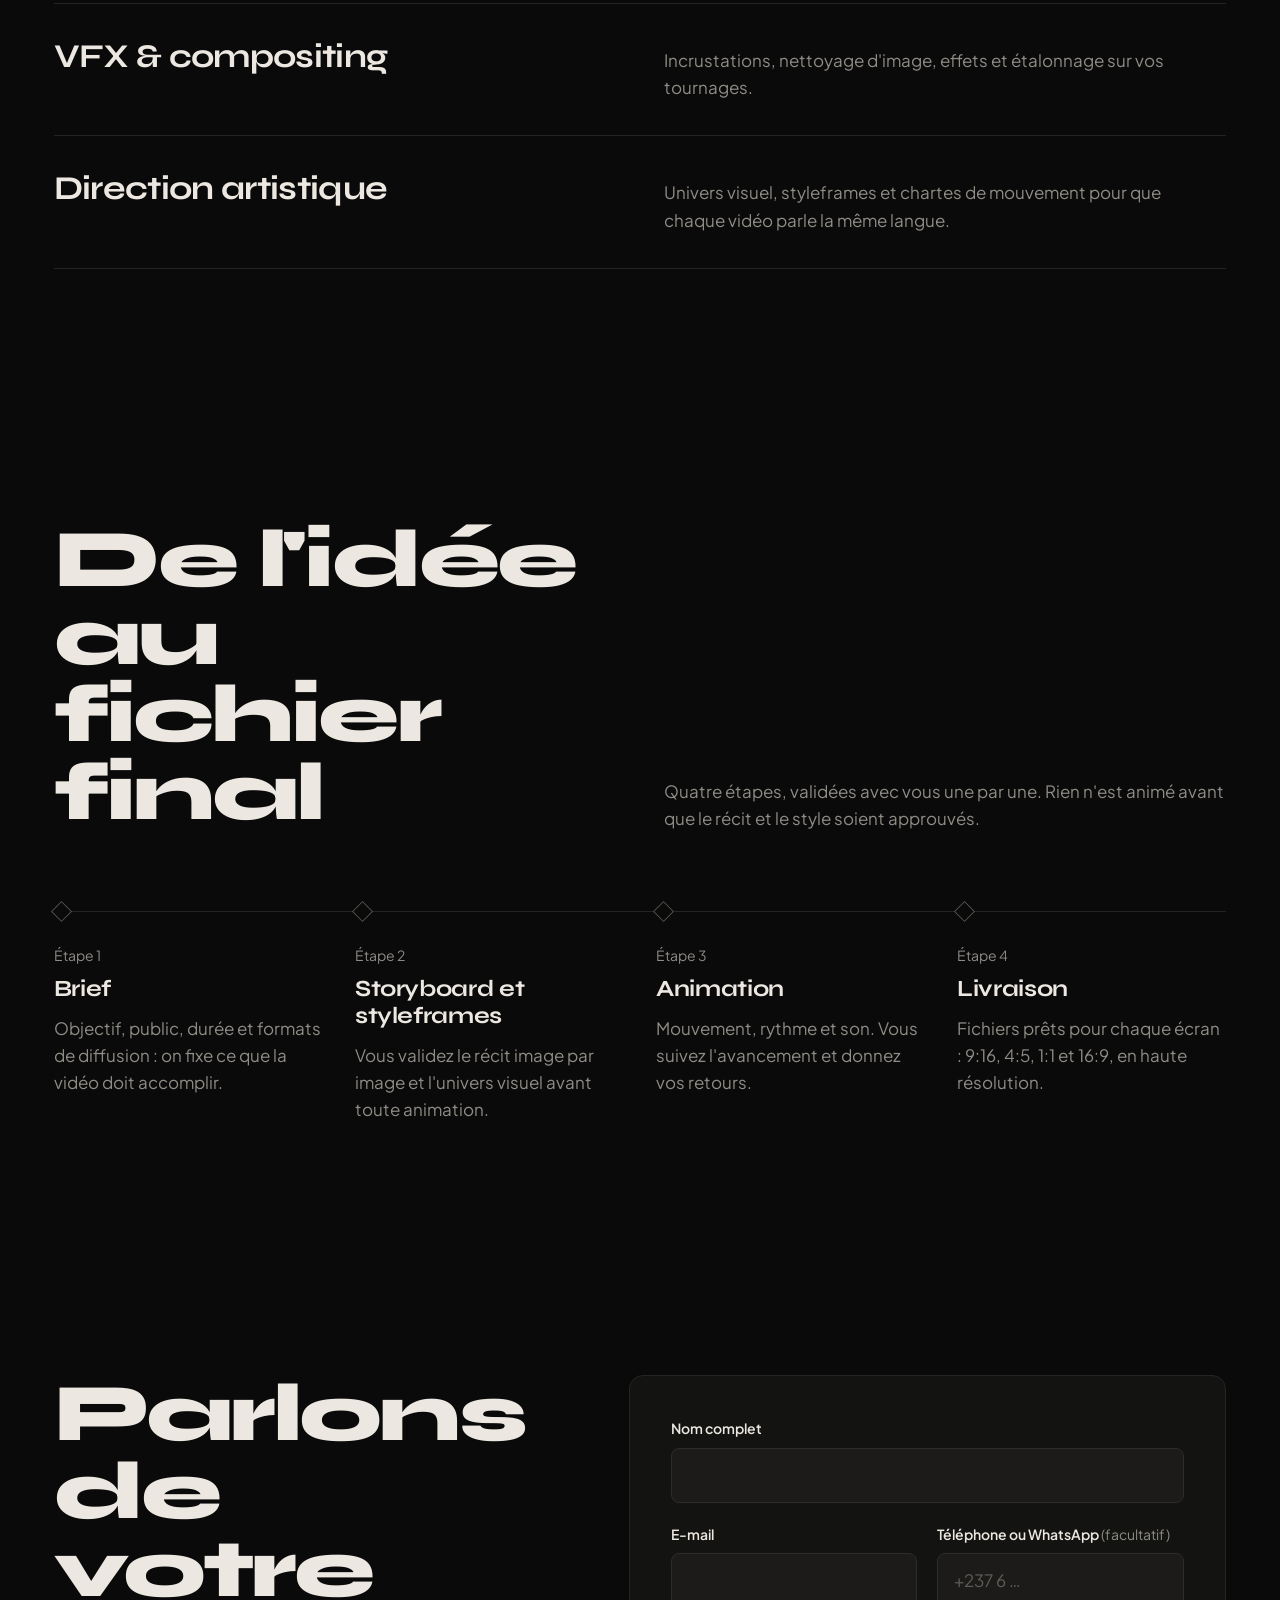
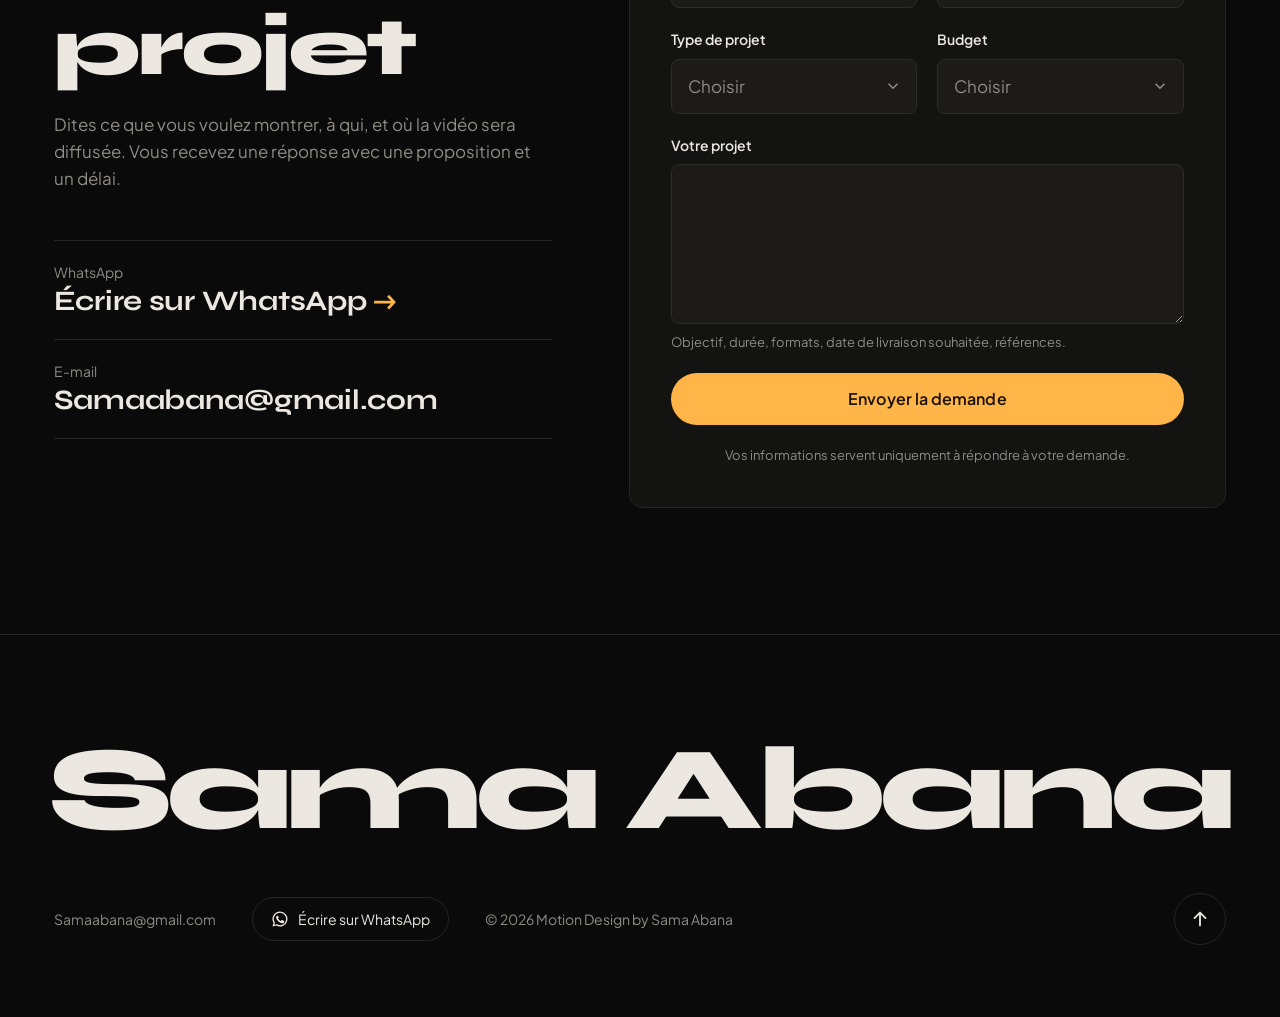
==== commit b1ee00e6: "Pied de page : bouton WhatsApp sans numéro et flèche « haut de page » - Le numéro n'est plus affiché" ====
--- a/index.html
+++ b/index.html
@@ -70,7 +70,7 @@
       <a href="#methode">Méthode</a>
       <a href="#devis">Devis</a>
     </nav>
-    <a class="btn btn--ghost btn--sm header-wa" href="https://wa.me/237656294043" target="_blank" rel="noopener">
+    <a class="btn btn--ghost btn--sm header-wa" href="https://wa.me/237656294043?text=Bonjour%20Sama%20Abana%2C%20je%20vous%20%C3%A9cris%20depuis%20votre%20site%20web." target="_blank" rel="noopener">
       <svg class="icon" viewBox="0 0 24 24" aria-hidden="true"><path d="M12 2a10 10 0 0 0-8.6 15.1L2 22l5-1.3A10 10 0 1 0 12 2Zm0 18.2a8.2 8.2 0 0 1-4.2-1.1l-.3-.2-3 .8.8-2.9-.2-.3A8.2 8.2 0 1 1 12 20.2Zm4.5-6.1c-.2-.1-1.5-.7-1.7-.8-.2-.1-.4-.1-.6.1l-.8 1c-.1.2-.3.2-.5.1a6.7 6.7 0 0 1-3.3-2.9c-.2-.4.2-.4.7-1.3.1-.2 0-.3 0-.4l-.8-1.8c-.2-.5-.4-.4-.6-.4h-.5a1 1 0 0 0-.7.3 3 3 0 0 0-.9 2.2 5.2 5.2 0 0 0 1.1 2.8 11.9 11.9 0 0 0 4.6 4c1.7.7 2.3.8 3.2.7a2.7 2.7 0 0 0 1.8-1.3 2.2 2.2 0 0 0 .2-1.3c-.1-.1-.2-.2-.5-.3Z"/></svg>
       <span>WhatsApp</span>
     </a>
@@ -198,9 +198,9 @@
         <p class="section__intro">Dites ce que vous voulez montrer, à qui, et où la vidéo sera diffusée. Vous recevez une réponse avec une proposition et un délai.</p>
         <ul class="direct">
           <li>
-            <a class="direct__link" href="https://wa.me/237656294043" target="_blank" rel="noopener">
+            <a class="direct__link" href="https://wa.me/237656294043?text=Bonjour%20Sama%20Abana%2C%20je%20vous%20%C3%A9cris%20depuis%20votre%20site%20web." target="_blank" rel="noopener">
               <span class="direct__label">WhatsApp</span>
-              <span class="direct__value">+237 656 29 40 43</span>
+              <span class="direct__value">Écrire sur WhatsApp <span class="direct__arrow" aria-hidden="true">→</span></span>
             </a>
           </li>
           <li>
@@ -290,9 +290,14 @@
     <p class="wordmark" aria-hidden="true">Sama Abana</p>
     <div class="site-footer__row">
       <a href="mailto:Samaabana@gmail.com">Samaabana@gmail.com</a>
-      <a href="https://wa.me/237656294043" target="_blank" rel="noopener">WhatsApp +237 656 29 40 43</a>
+      <a class="footer-wa" href="https://wa.me/237656294043?text=Bonjour%20Sama%20Abana%2C%20je%20vous%20%C3%A9cris%20depuis%20votre%20site%20web." target="_blank" rel="noopener" data-cursor="link">
+        <svg class="icon" viewBox="0 0 24 24" aria-hidden="true"><path d="M12 2a10 10 0 0 0-8.6 15.1L2 22l5-1.3A10 10 0 1 0 12 2Zm0 18.2a8.2 8.2 0 0 1-4.2-1.1l-.3-.2-3 .8.8-2.9-.2-.3A8.2 8.2 0 1 1 12 20.2Zm4.5-6.1c-.2-.1-1.5-.7-1.7-.8-.2-.1-.4-.1-.6.1l-.8 1c-.1.2-.3.2-.5.1a6.7 6.7 0 0 1-3.3-2.9c-.2-.4.2-.4.7-1.3.1-.2 0-.3 0-.4l-.8-1.8c-.2-.5-.4-.4-.6-.4h-.5a1 1 0 0 0-.7.3 3 3 0 0 0-.9 2.2 5.2 5.2 0 0 0 1.1 2.8 11.9 11.9 0 0 0 4.6 4c1.7.7 2.3.8 3.2.7a2.7 2.7 0 0 0 1.8-1.3 2.2 2.2 0 0 0 .2-1.3c-.1-.1-.2-.2-.5-.3Z"/></svg>
+        <span>Écrire sur WhatsApp</span>
+      </a>
       <p>© <span id="year">2026</span> Motion Design by Sama Abana</p>
-      <a href="#accueil">Haut de page</a>
+      <a class="to-top" href="#accueil" aria-label="Revenir en haut de la page" title="Haut de page" data-cursor="link">
+        <svg viewBox="0 0 24 24" aria-hidden="true"><path d="M12 19V5m0 0-6 6m6-6 6 6"/></svg>
+      </a>
     </div>
   </footer>
 
--- a/style.css
+++ b/style.css
@@ -308,6 +308,14 @@
 .site-footer__row p:first-of-type { order: 3; }
 .site-footer__row a:last-child { order: 4; }
 .site-footer__row a:hover { color: var(--bone); }
+.site-footer__row { align-items: center; }
+.footer-wa { display: inline-flex; align-items: center; gap: 9px; min-height: 44px; padding: 0 18px; border: 1px solid var(--rule); border-radius: 99px; color: var(--bone); transition: border-color .2s, color .2s; }
+.footer-wa:hover, .footer-wa:focus-visible { border-color: var(--key); color: var(--key); }
+.to-top { display: grid; place-items: center; width: 52px; height: 52px; border-radius: 50%; border: 1px solid var(--rule); color: var(--bone); transition: background .25s, color .25s, border-color .25s, transform .25s var(--ease-out); }
+.to-top svg { width: 22px; height: 22px; fill: none; stroke: currentColor; stroke-width: 2; stroke-linecap: round; stroke-linejoin: round; }
+.to-top:hover, .to-top:focus-visible { background: var(--key); border-color: var(--key); color: var(--key-ink); transform: translateY(-3px); }
+.direct__arrow { display: inline-block; color: var(--key); transition: transform .25s var(--ease-out); }
+.direct__link:hover .direct__arrow { transform: translateX(4px); }
 
 /* ----------------------------------------------------------------- timeline fixe */
 .timeline {
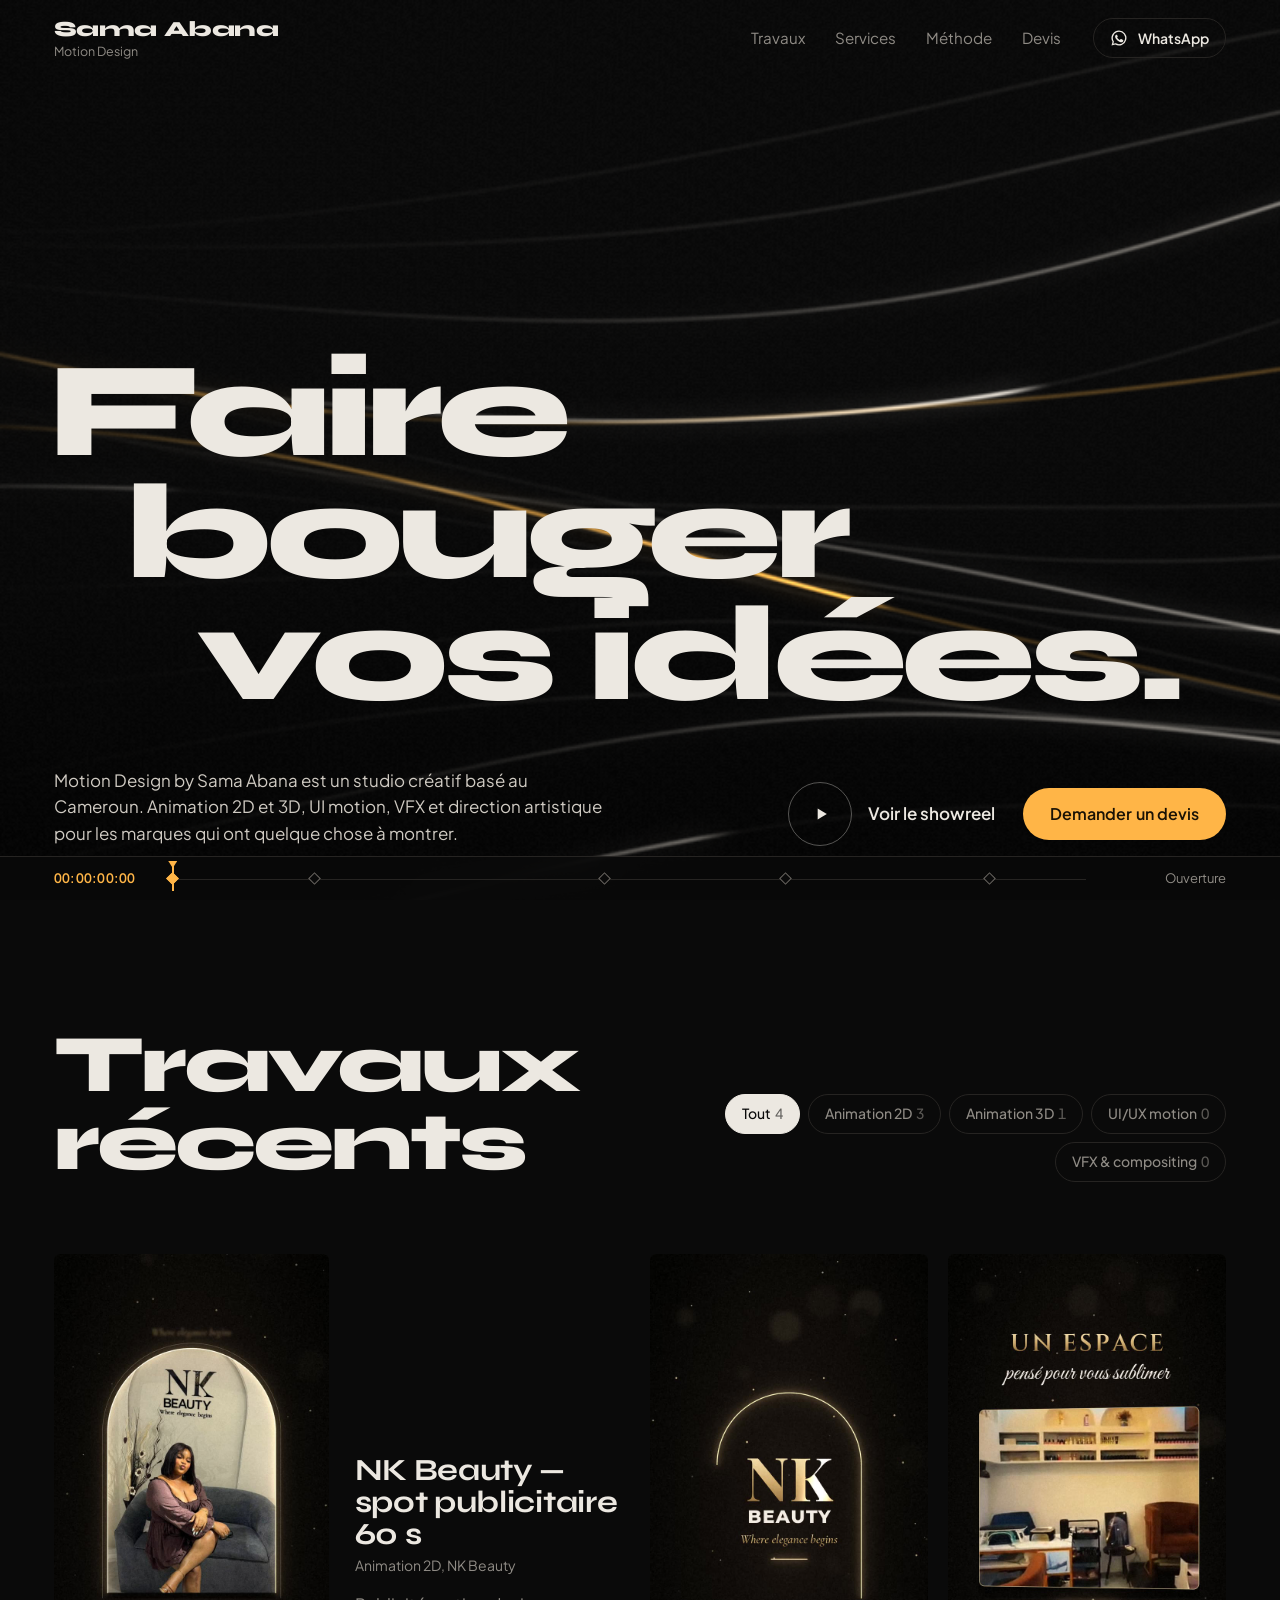
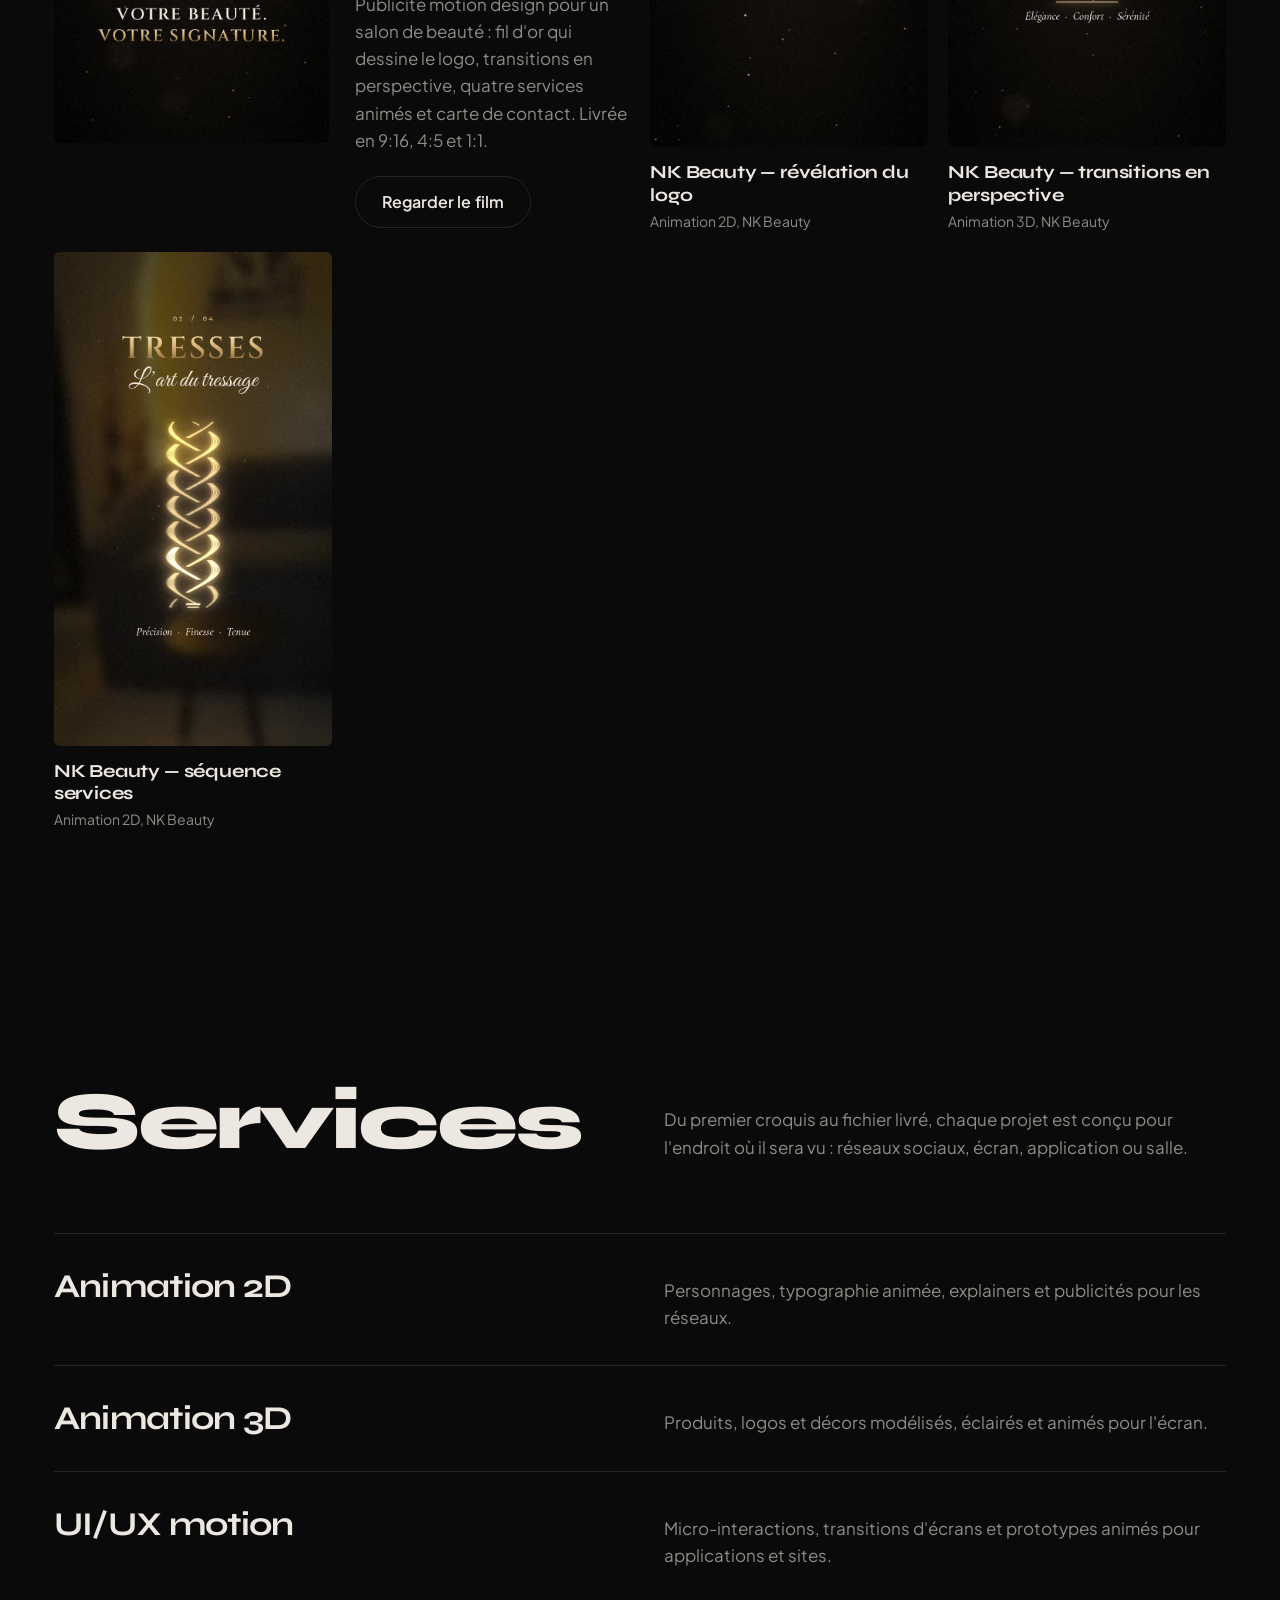
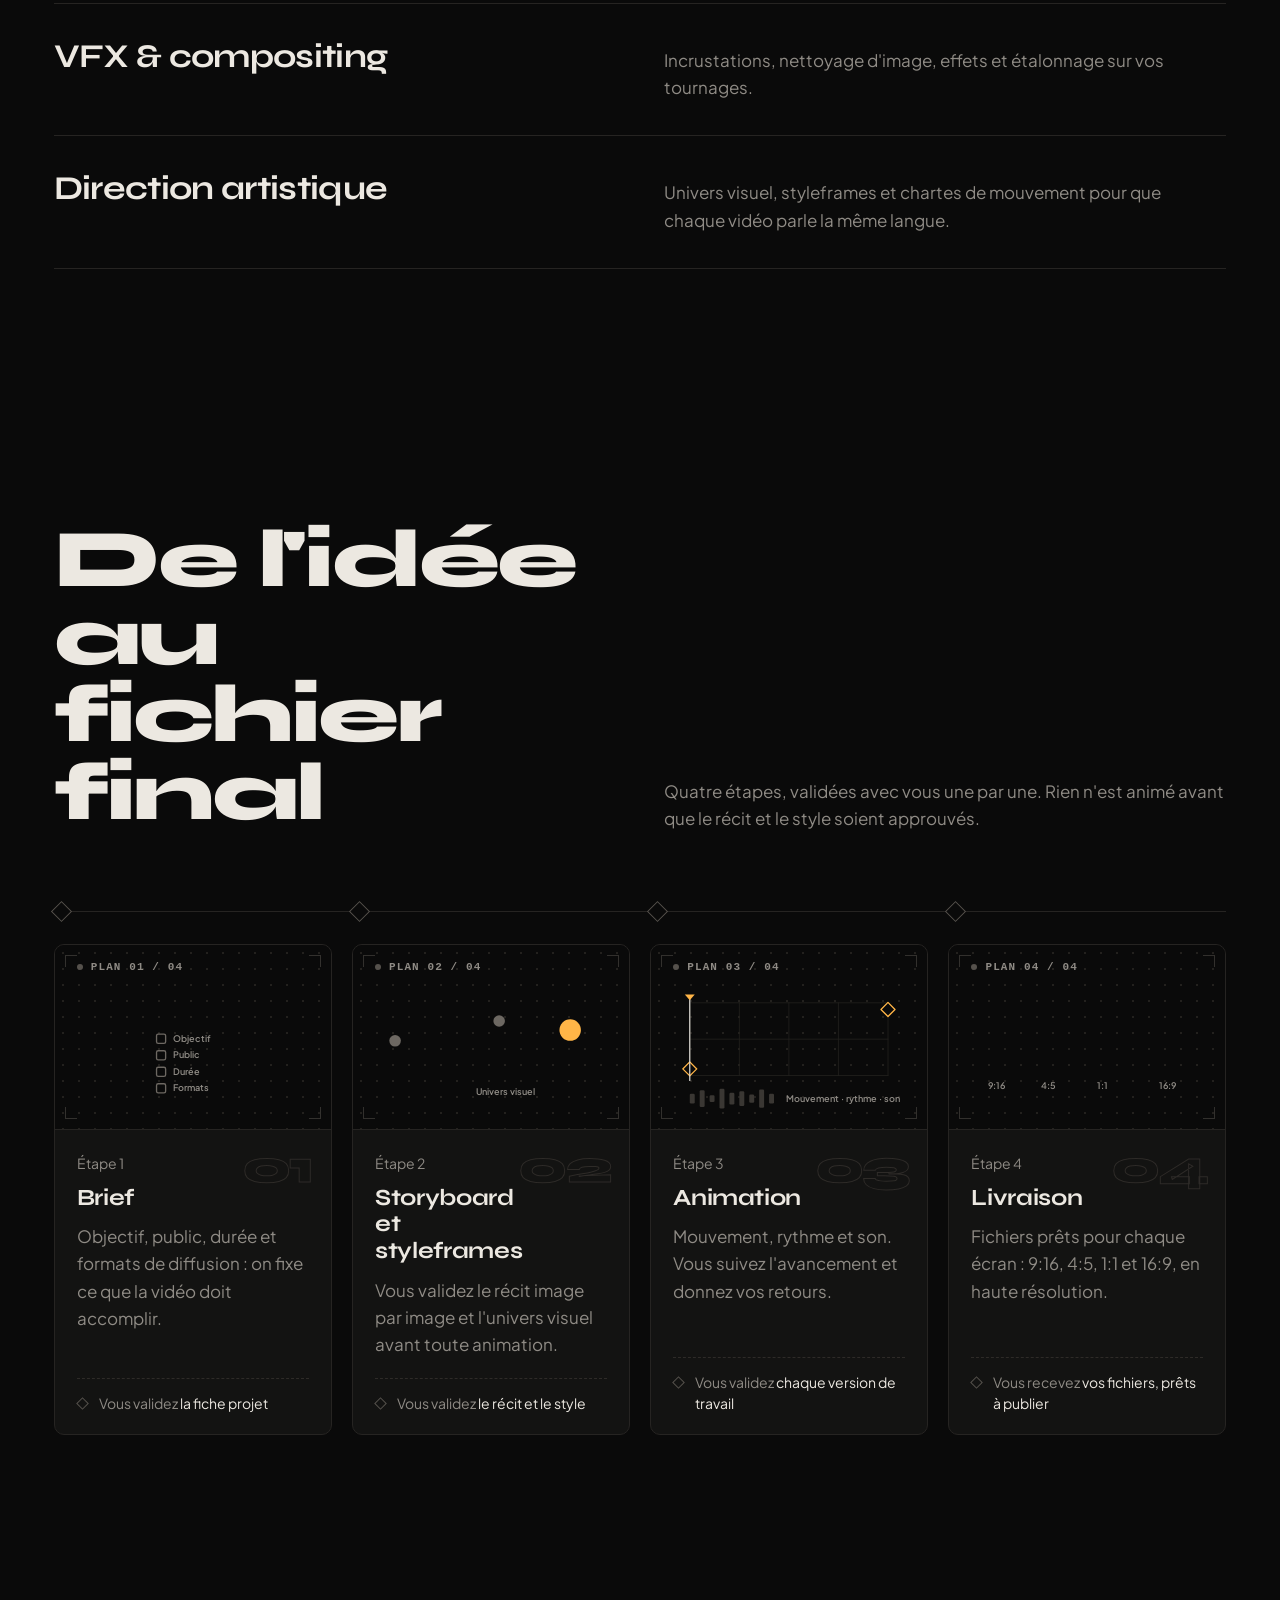
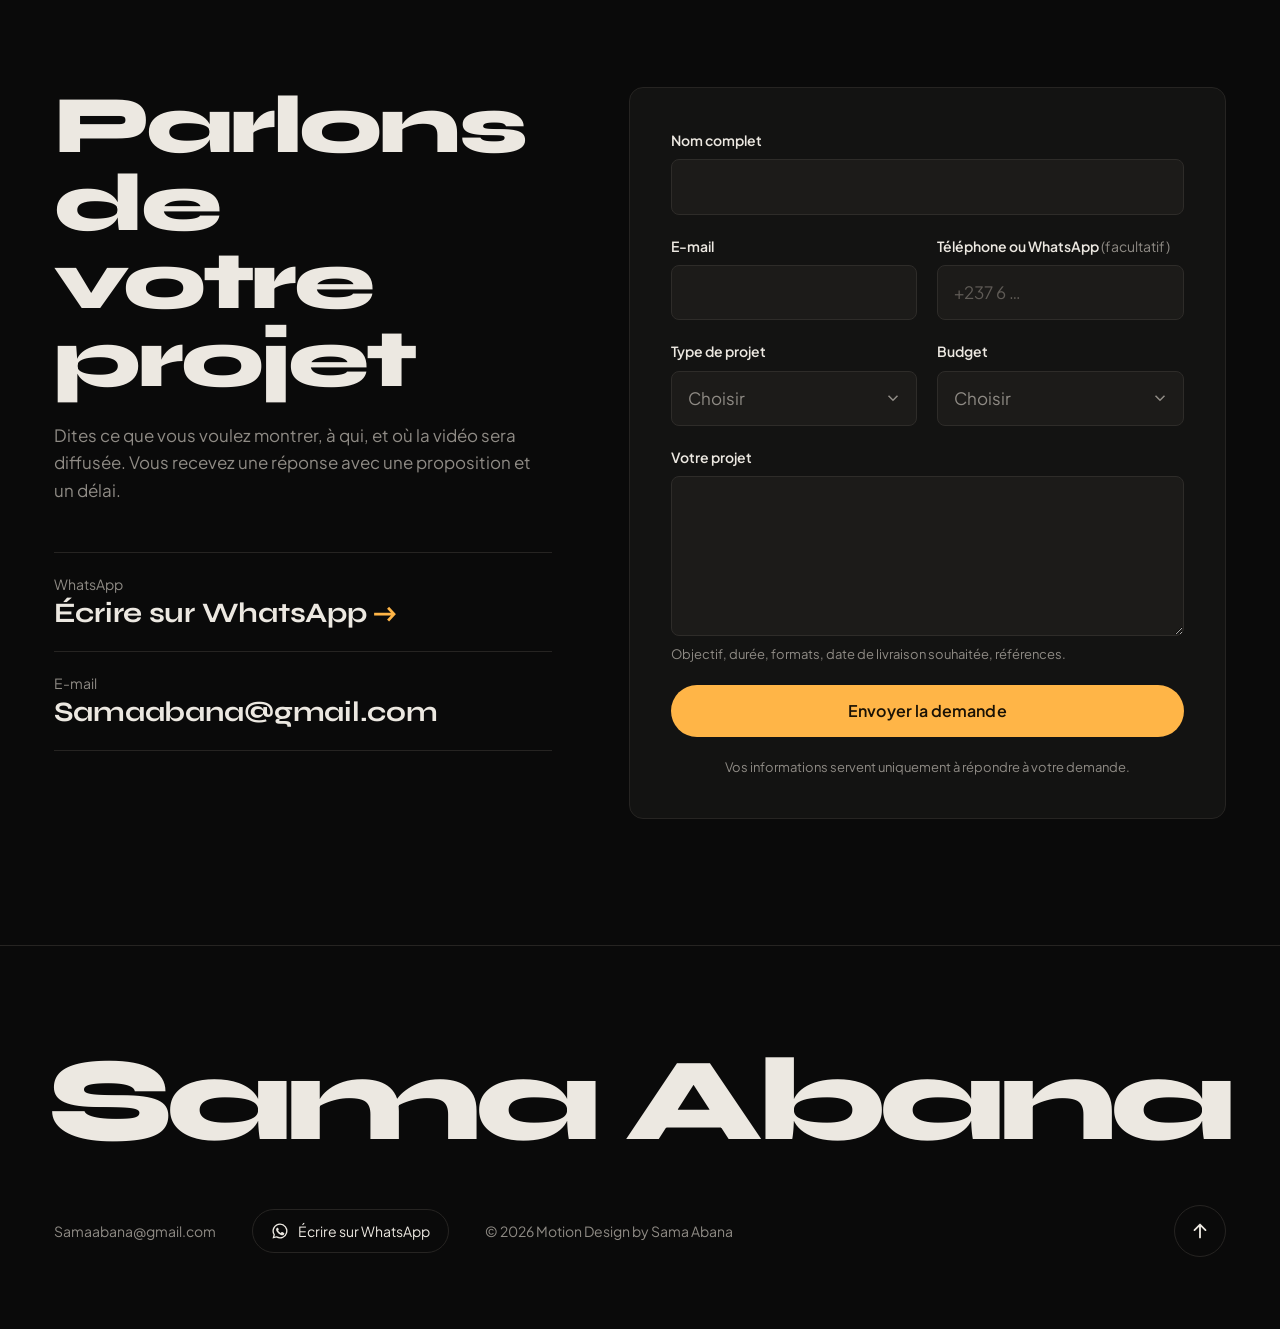
==== commit 24c2f99c: "Section Méthode : cartes « plans de montage » avec illustrations animées (aperçu) Co-Authored-By: Cl" ====
--- a/index.html
+++ b/index.html
@@ -166,27 +166,90 @@
         <li class="track__line" aria-hidden="true"><span class="track__fill"></span></li>
         <li class="step">
           <span class="step__key" aria-hidden="true"></span>
-          <span class="step__num">Étape 1</span>
-          <h3 class="step__title">Brief</h3>
-          <p class="step__text">Objectif, public, durée et formats de diffusion : on fixe ce que la vidéo doit accomplir.</p>
+          <article class="step__card">
+            <div class="step__art" aria-hidden="true">
+              <span class="step__plan">Plan 01 / 04</span>
+              <svg viewBox="0 0 300 160" class="art art--brief">
+                <path class="draw" pathLength="1" d="M96 16h108a6 6 0 0 1 6 6v124a6 6 0 0 1-6 6H96a6 6 0 0 1-6-6V22a6 6 0 0 1 6-6Z"/>
+                <path class="draw draw--key" pathLength="1" d="M106 34h44"/>
+                <path class="draw draw--soft" pathLength="1" d="M106 46h82"/>
+                <g class="row" style="--i:0"><rect class="box" x="106" y="62" width="11" height="11" rx="2"/><path class="tick" pathLength="1" d="M108.5 67.5l2.5 2.6 4.3-5.2"/><text x="126" y="71">Objectif</text></g>
+                <g class="row" style="--i:1"><rect class="box" x="106" y="82" width="11" height="11" rx="2"/><path class="tick" pathLength="1" d="M108.5 87.5l2.5 2.6 4.3-5.2"/><text x="126" y="91">Public</text></g>
+                <g class="row" style="--i:2"><rect class="box" x="106" y="102" width="11" height="11" rx="2"/><path class="tick" pathLength="1" d="M108.5 107.5l2.5 2.6 4.3-5.2"/><text x="126" y="111">Durée</text></g>
+                <g class="row" style="--i:3"><rect class="box" x="106" y="122" width="11" height="11" rx="2"/><path class="tick" pathLength="1" d="M108.5 127.5l2.5 2.6 4.3-5.2"/><text x="126" y="131">Formats</text></g>
+              </svg>
+            </div>
+            <div class="step__body">
+              <span class="step__num">Étape 1</span>
+              <h3 class="step__title">Brief</h3>
+              <p class="step__text">Objectif, public, durée et formats de diffusion : on fixe ce que la vidéo doit accomplir.</p>
+              <p class="step__gate"><span>Vous validez</span> la fiche projet</p>
+            </div>
+          </article>
         </li>
         <li class="step">
           <span class="step__key" aria-hidden="true"></span>
-          <span class="step__num">Étape 2</span>
-          <h3 class="step__title">Storyboard et styleframes</h3>
-          <p class="step__text">Vous validez le récit image par image et l'univers visuel avant toute animation.</p>
+          <article class="step__card">
+            <div class="step__art" aria-hidden="true">
+              <span class="step__plan">Plan 02 / 04</span>
+              <svg viewBox="0 0 300 160" class="art art--board">
+                <g class="frame" style="--i:0"><path class="draw" pathLength="1" d="M14 30h80v54H14Z"/><circle class="ball" cx="34" cy="70" r="7"/><path class="draw draw--soft" pathLength="1" d="M14 94h56M14 102h40"/></g>
+                <g class="frame" style="--i:1"><path class="draw" pathLength="1" d="M110 30h80v54h-80Z"/><path class="draw draw--soft" pathLength="1" d="M124 66c8-14 18-20 28-20"/><circle class="ball" cx="160" cy="46" r="7"/><path class="draw draw--soft" pathLength="1" d="M110 94h56M110 102h40"/></g>
+                <g class="frame" style="--i:2"><path class="draw draw--key" pathLength="1" d="M206 30h80v54h-80Z"/><circle class="ball ball--key" cx="246" cy="57" r="13"/><path class="draw draw--soft" pathLength="1" d="M206 94h56M206 102h40"/></g>
+                <g class="swatches"><rect x="14" y="124" width="22" height="16" rx="3" class="sw sw--1"/><rect x="42" y="124" width="22" height="16" rx="3" class="sw sw--2"/><rect x="70" y="124" width="22" height="16" rx="3" class="sw sw--3"/><rect x="98" y="124" width="22" height="16" rx="3" class="sw sw--4"/><text x="132" y="136">Univers visuel</text></g>
+              </svg>
+            </div>
+            <div class="step__body">
+              <span class="step__num">Étape 2</span>
+              <h3 class="step__title">Storyboard et styleframes</h3>
+              <p class="step__text">Vous validez le récit image par image et l'univers visuel avant toute animation.</p>
+              <p class="step__gate"><span>Vous validez</span> le récit et le style</p>
+            </div>
+          </article>
         </li>
         <li class="step">
           <span class="step__key" aria-hidden="true"></span>
-          <span class="step__num">Étape 3</span>
-          <h3 class="step__title">Animation</h3>
-          <p class="step__text">Mouvement, rythme et son. Vous suivez l'avancement et donnez vos retours.</p>
+          <article class="step__card">
+            <div class="step__art" aria-hidden="true">
+              <span class="step__plan">Plan 03 / 04</span>
+              <svg viewBox="0 0 300 160" class="art art--anim">
+                <path class="grid" d="M30 24v88M90 24v88M150 24v88M210 24v88M270 24v88M30 112h240M30 68h240M30 24h240"/>
+                <path class="draw draw--key draw--thick" pathLength="1" d="M30 104C120 104 150 32 270 32"/>
+                <path class="draw draw--soft" pathLength="1" d="M30 104l70-24M270 32l-70 2"/>
+                <rect class="kf" x="24" y="98" width="12" height="12" transform="rotate(45 30 104)"/>
+                <rect class="kf" x="264" y="26" width="12" height="12" transform="rotate(45 270 32)"/>
+                <g class="head"><path d="M30 18v100"/><path class="head__cap" d="M24 14h12l-6 7Z"/></g>
+                <g class="wave"><rect x="30" y="134" width="6" height="12" rx="1.5" style="--i:0"/><rect x="42" y="130" width="6" height="20" rx="1.5" style="--i:1"/><rect x="54" y="136" width="6" height="8" rx="1.5" style="--i:2"/><rect x="66" y="128" width="6" height="24" rx="1.5" style="--i:3"/><rect x="78" y="133" width="6" height="14" rx="1.5" style="--i:4"/><rect x="90" y="131" width="6" height="18" rx="1.5" style="--i:5"/><rect x="102" y="135" width="6" height="10" rx="1.5" style="--i:6"/><rect x="114" y="129" width="6" height="22" rx="1.5" style="--i:7"/><rect x="126" y="134" width="6" height="12" rx="1.5" style="--i:8"/><text x="146" y="144">Mouvement · rythme · son</text></g>
+              </svg>
+            </div>
+            <div class="step__body">
+              <span class="step__num">Étape 3</span>
+              <h3 class="step__title">Animation</h3>
+              <p class="step__text">Mouvement, rythme et son. Vous suivez l'avancement et donnez vos retours.</p>
+              <p class="step__gate"><span>Vous validez</span> chaque version de travail</p>
+            </div>
+          </article>
         </li>
         <li class="step">
           <span class="step__key" aria-hidden="true"></span>
-          <span class="step__num">Étape 4</span>
-          <h3 class="step__title">Livraison</h3>
-          <p class="step__text">Fichiers prêts pour chaque écran : 9:16, 4:5, 1:1 et 16:9, en haute résolution.</p>
+          <article class="step__card">
+            <div class="step__art" aria-hidden="true">
+              <span class="step__plan">Plan 04 / 04</span>
+              <svg viewBox="0 0 300 160" class="art art--formats">
+                <g class="fmt" style="--i:0"><path class="draw" pathLength="1" d="M18 30h44v78H18Z"/><text x="40" y="128">9:16</text></g>
+                <g class="fmt" style="--i:1"><path class="draw" pathLength="1" d="M78 46h50v62H78Z"/><text x="103" y="128">4:5</text></g>
+                <g class="fmt" style="--i:2"><path class="draw" pathLength="1" d="M144 58h50v50h-50Z"/><text x="169" y="128">1:1</text></g>
+                <g class="fmt" style="--i:3"><path class="draw draw--key" pathLength="1" d="M210 66h76v42h-76Z"/><text x="248" y="128">16:9</text></g>
+                <path class="draw draw--soft" pathLength="1" d="M18 108h268"/>
+              </svg>
+            </div>
+            <div class="step__body">
+              <span class="step__num">Étape 4</span>
+              <h3 class="step__title">Livraison</h3>
+              <p class="step__text">Fichiers prêts pour chaque écran : 9:16, 4:5, 1:1 et 16:9, en haute résolution.</p>
+              <p class="step__gate step__gate--end"><span>Vous recevez</span> vos fichiers, prêts à publier</p>
+            </div>
+          </article>
         </li>
       </ol>
     </section>
--- a/style.css
+++ b/style.css
@@ -237,21 +237,114 @@
   .service:hover .service__text { color: var(--bone); }
 }
 
-/* ----------------------------------------------------------------- méthode (piste d'images clés) */
-.track { position: relative; display: grid; grid-template-columns: repeat(4, minmax(0, 1fr)); gap: 32px; padding-top: 40px; --p: 0; }
+/* ----------------------------------------------------------------- méthode : quatre plans de montage */
+.track { position: relative; display: grid; grid-template-columns: repeat(4, minmax(0, 1fr)); gap: clamp(16px, 1.6vw, 24px); padding-top: 40px; --p: 0; counter-reset: plan; }
 .track__line { position: absolute; left: 0; right: 0; top: 7px; height: 1px; background: var(--rule); }
 .track__fill { position: absolute; inset: 0; background: var(--key); transform-origin: left center; transform: scaleX(var(--p)); }
-.step { position: relative; }
+.step { position: relative; display: flex; counter-increment: plan; }
 .step__key {
-  position: absolute; top: -40px; left: 0; width: 15px; height: 15px;
+  position: absolute; top: -40px; left: 0; width: 15px; height: 15px; z-index: 1;
   border: 1.5px solid #55514c; background: var(--ink); transform: rotate(45deg);
   transition: background-color .3s, border-color .3s, transform .5s var(--ease-back);
 }
 .step.is-on .step__key { background: var(--key); border-color: var(--key); transform: rotate(45deg) scale(1.15); }
-.step__num { display: block; color: var(--fog); font-size: var(--fs-small); margin-bottom: 10px; }
-.step__title { font: 700 1.45rem/1.15 var(--display); letter-spacing: -0.015em; margin-bottom: 12px; }
-.step__text { color: var(--fog); max-width: 32ch; }
+
+/* la carte : un plan, avec son cadre de travail et sa fiche */
+.step__card {
+  position: relative; display: flex; flex-direction: column; width: 100%; overflow: hidden;
+  background: var(--ink-2); border: 1px solid var(--rule); border-radius: 10px;
+  transition: border-color .5s, transform .6s var(--ease-out);
+}
+.step.is-on .step__card { border-color: #34312d; }
+@media (hover: hover) { .step__card:hover { transform: translateY(-4px); border-color: #4a4640; } }
+.step__art {
+  position: relative; padding: 38px 14px 14px; border-bottom: 1px solid var(--rule);
+  background: radial-gradient(circle, #23211e 1px, transparent 1.3px) 0 0 / 16px 16px, var(--ink);
+}
+.step__art::after {          /* repères de cadre, comme dans un logiciel de montage */
+  content: ""; position: absolute; inset: 10px; pointer-events: none; opacity: .55;
+  background:
+    linear-gradient(#55514c, #55514c) left top / 12px 1px no-repeat, linear-gradient(#55514c, #55514c) left top / 1px 12px no-repeat,
+    linear-gradient(#55514c, #55514c) right top / 12px 1px no-repeat, linear-gradient(#55514c, #55514c) right top / 1px 12px no-repeat,
+    linear-gradient(#55514c, #55514c) left bottom / 12px 1px no-repeat, linear-gradient(#55514c, #55514c) left bottom / 1px 12px no-repeat,
+    linear-gradient(#55514c, #55514c) right bottom / 12px 1px no-repeat, linear-gradient(#55514c, #55514c) right bottom / 1px 12px no-repeat;
+}
+.step__plan {
+  position: absolute; top: 17px; left: 22px; display: flex; align-items: center; gap: 8px;
+  font: 600 .6875rem/1 ui-monospace, "SFMono-Regular", Menlo, monospace; letter-spacing: .1em; text-transform: uppercase; color: var(--fog);
+}
+.step__plan::before { content: ""; width: 6px; height: 6px; border-radius: 50%; background: #55514c; transition: background-color .3s, box-shadow .3s; }
+.step.is-on .step__plan::before { background: var(--key); box-shadow: 0 0 0 3px rgba(255, 181, 71, .16); }
+
+.step__body { position: relative; display: flex; flex-direction: column; flex: 1; padding: 22px 22px 20px; }
+.step__body::after {         /* grand numéro de plan, en filigrane */
+  content: "0" counter(plan); position: absolute; top: 14px; right: 18px; pointer-events: none;
+  font: 800 2.9rem/1 var(--display); letter-spacing: -0.04em; color: transparent; -webkit-text-stroke: 1px #2e2b28;
+  transition: -webkit-text-stroke-color .5s;
+}
+.step.is-on .step__body::after { -webkit-text-stroke-color: #4a4640; }
+.step__num { display: block; color: var(--fog); font-size: var(--fs-small); margin-bottom: 10px; transition: color .3s; }
 .step.is-on .step__num { color: var(--key); }
+.step__title { font: 700 1.45rem/1.15 var(--display); letter-spacing: -0.015em; margin-bottom: 12px; padding-right: 92px; }
+.step__text { color: var(--fog); max-width: 34ch; margin-bottom: 20px; }
+.step__gate {
+  position: relative; margin-top: auto; padding: 14px 0 0 22px;
+  border-top: 1px dashed #2e2b28; font-size: var(--fs-small); line-height: 1.5; color: var(--bone);
+}
+.step__gate span { color: var(--fog); }
+.step__gate::before {
+  content: ""; position: absolute; left: 1px; top: 20px; width: 9px; height: 9px; transform: rotate(45deg);
+  border: 1.5px solid #55514c; transition: background-color .3s .4s, border-color .3s .4s;
+}
+.step.is-on .step__gate::before { background: var(--key); border-color: var(--key); }
+
+/* les illustrations : tracé progressif quand la tête de lecture atteint l'étape */
+.art { display: block; width: 100%; height: auto; overflow: visible; fill: none; stroke: #6d6862; stroke-width: 1.6; stroke-linecap: round; stroke-linejoin: round; }
+.art text { fill: var(--fog); stroke: none; font: 600 11px var(--text); transition: fill .4s; }
+.art .draw { stroke-dasharray: 1; stroke-dashoffset: 1; transition: stroke-dashoffset 1.1s var(--ease-out) calc(var(--i, 0) * 140ms); }
+.art .draw--soft { stroke: #45413c; }
+.art .draw--key { stroke: var(--key); }
+.art .draw--thick { stroke-width: 2.6; }
+.step.is-on .art .draw { stroke-dashoffset: 0; }
+
+.art--brief .box { stroke: #6d6862; }
+.art--brief .tick { stroke: var(--key); stroke-width: 2; stroke-dasharray: 1; stroke-dashoffset: 1; transition: stroke-dashoffset .45s var(--ease-out) calc(var(--i) * 180ms + 500ms); }
+.art--brief .row text { transition-delay: calc(var(--i) * 180ms + 500ms); }
+.step.is-on .art--brief .tick { stroke-dashoffset: 0; }
+.step.is-on .art--brief .row text { fill: var(--bone); }
+
+.art--board .frame { opacity: .35; transition: opacity .6s calc(var(--i) * 160ms); }
+.step.is-on .art--board .frame { opacity: 1; }
+.art--board .ball { fill: #6d6862; stroke: none; }
+.art--board .ball--key { fill: var(--key); }
+.art--board .sw { stroke: none; transform: scaleY(0); transform-box: fill-box; transform-origin: center bottom; transition: transform .5s var(--ease-back); }
+.art--board .sw--1 { fill: var(--bone); transition-delay: .6s; }
+.art--board .sw--2 { fill: var(--key); transition-delay: .7s; }
+.art--board .sw--3 { fill: var(--fog); transition-delay: .8s; }
+.art--board .sw--4 { fill: #2c2a27; stroke: #45413c; stroke-width: 1; transition-delay: .9s; }
+.step.is-on .art--board .sw { transform: scaleY(1); }
+
+.art--anim .grid { stroke: #23211e; stroke-width: 1; }
+.art--anim .kf { fill: var(--ink); stroke: var(--key); transition: fill .3s .9s; }
+.step.is-on .art--anim .kf { fill: var(--key); }
+.art--anim .head path { stroke: var(--bone); stroke-width: 1.4; }
+.art--anim .head .head__cap { fill: var(--key); stroke: none; }
+.art--anim .head { opacity: 0; transition: opacity .4s .8s; }
+.step.is-on .art--anim .head { opacity: 1; animation: scrub 3.6s cubic-bezier(.65, 0, .35, 1) .8s infinite alternate; }
+@keyframes scrub { to { transform: translateX(240px); } }
+.art--anim .wave rect { fill: #3a3733; stroke: none; transform-box: fill-box; transform-origin: center; transition: fill .4s; }
+.step.is-on .art--anim .wave rect { fill: var(--fog); animation: beat .9s ease-in-out infinite alternate; animation-delay: calc(var(--i) * -140ms); }
+@keyframes beat { from { transform: scaleY(.4); } to { transform: scaleY(1); } }
+
+.art--formats .fmt text { text-anchor: middle; }
+.art--formats .fmt path { fill: transparent; transition: stroke-dashoffset 1.1s var(--ease-out) calc(var(--i) * 140ms), fill .6s calc(var(--i) * 150ms + 700ms); }
+.step.is-on .art--formats .fmt path { fill: rgba(236, 232, 225, .05); }
+.step.is-on .art--formats .fmt .draw--key { fill: rgba(255, 181, 71, .14); }
+.step.is-on .art--formats .fmt:last-of-type text { fill: var(--key); }
+
+@media (prefers-reduced-motion: reduce) {
+  .art--anim .head, .art--anim .wave rect { animation: none !important; }
+}
 
 /* ----------------------------------------------------------------- devis */
 .quote { display: grid; grid-template-columns: minmax(0, 5fr) minmax(0, 6fr); gap: clamp(40px, 6vw, 96px); align-items: start; }
@@ -405,6 +498,8 @@
 /* ----------------------------------------------------------------- responsive */
 @media (max-width: 1100px) {
   .grid { grid-template-columns: repeat(3, minmax(0, 1fr)); }
+  .track { grid-template-columns: repeat(2, minmax(0, 1fr)); row-gap: 64px; }
+  .track__line { display: none; }
   .card--featured { grid-column: 1 / -1; grid-template-columns: minmax(0, 1fr) minmax(0, 1fr); }
   .card--featured .card__media { max-width: 420px; }
 }
@@ -431,10 +526,10 @@
   .card--featured { grid-template-columns: 1fr; }
   .card--featured .card__media { max-width: none; }
   .service { grid-template-columns: 1fr; }
-  .track { grid-template-columns: 1fr; gap: 36px; padding: 0 0 0 40px; }
-  .track__line { left: 7px; right: auto; top: 0; bottom: 0; width: 1px; height: auto; }
+  .track { grid-template-columns: 1fr; gap: 28px; padding: 0 0 0 36px; }
+  .track__line { display: block; left: 7px; right: auto; top: 0; bottom: 0; width: 1px; height: auto; }
   .track__fill { transform-origin: center top; transform: scaleY(var(--p)); }
-  .step__key { top: 6px; left: -40px; }
+  .step__key { top: 15px; left: -36px; }
   .quote { grid-template-columns: 1fr; }
   .field-row { grid-template-columns: 1fr; }
   .timeline { grid-template-columns: auto minmax(0, 1fr); gap: 14px; }
